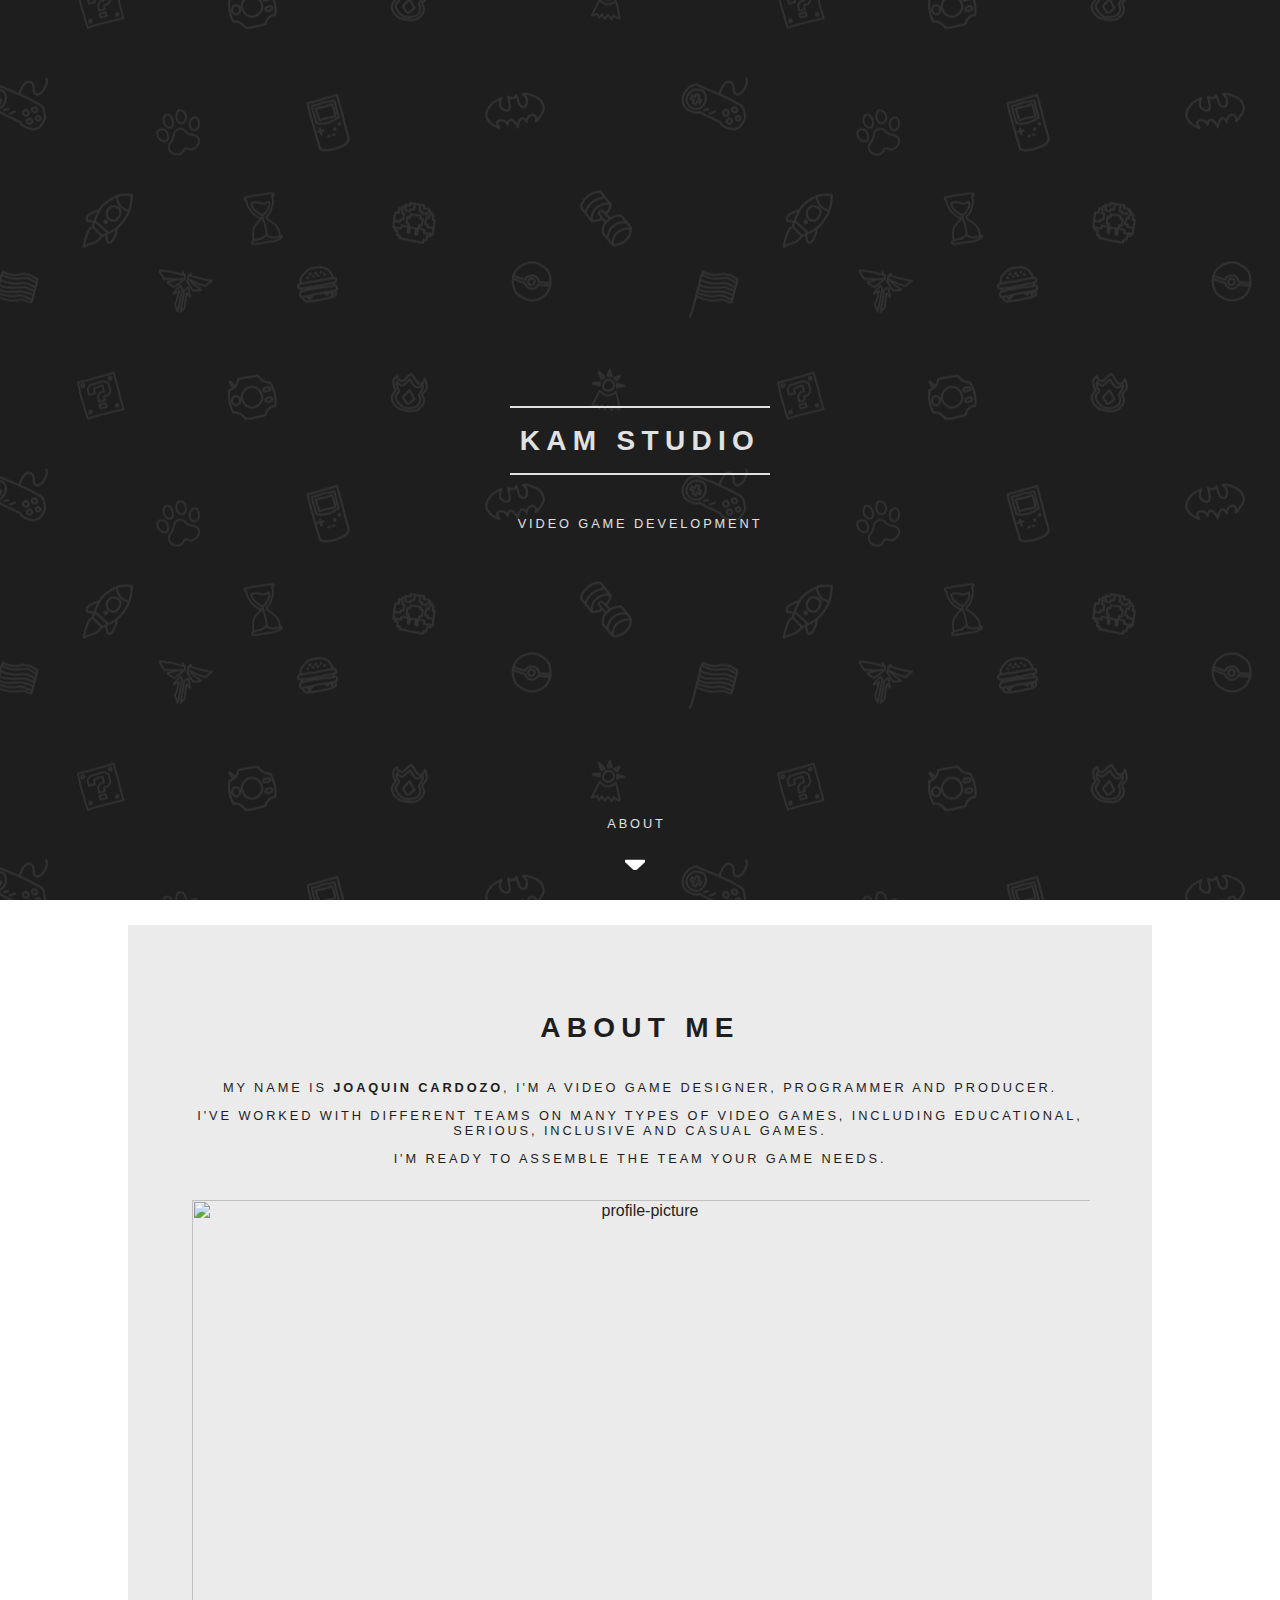
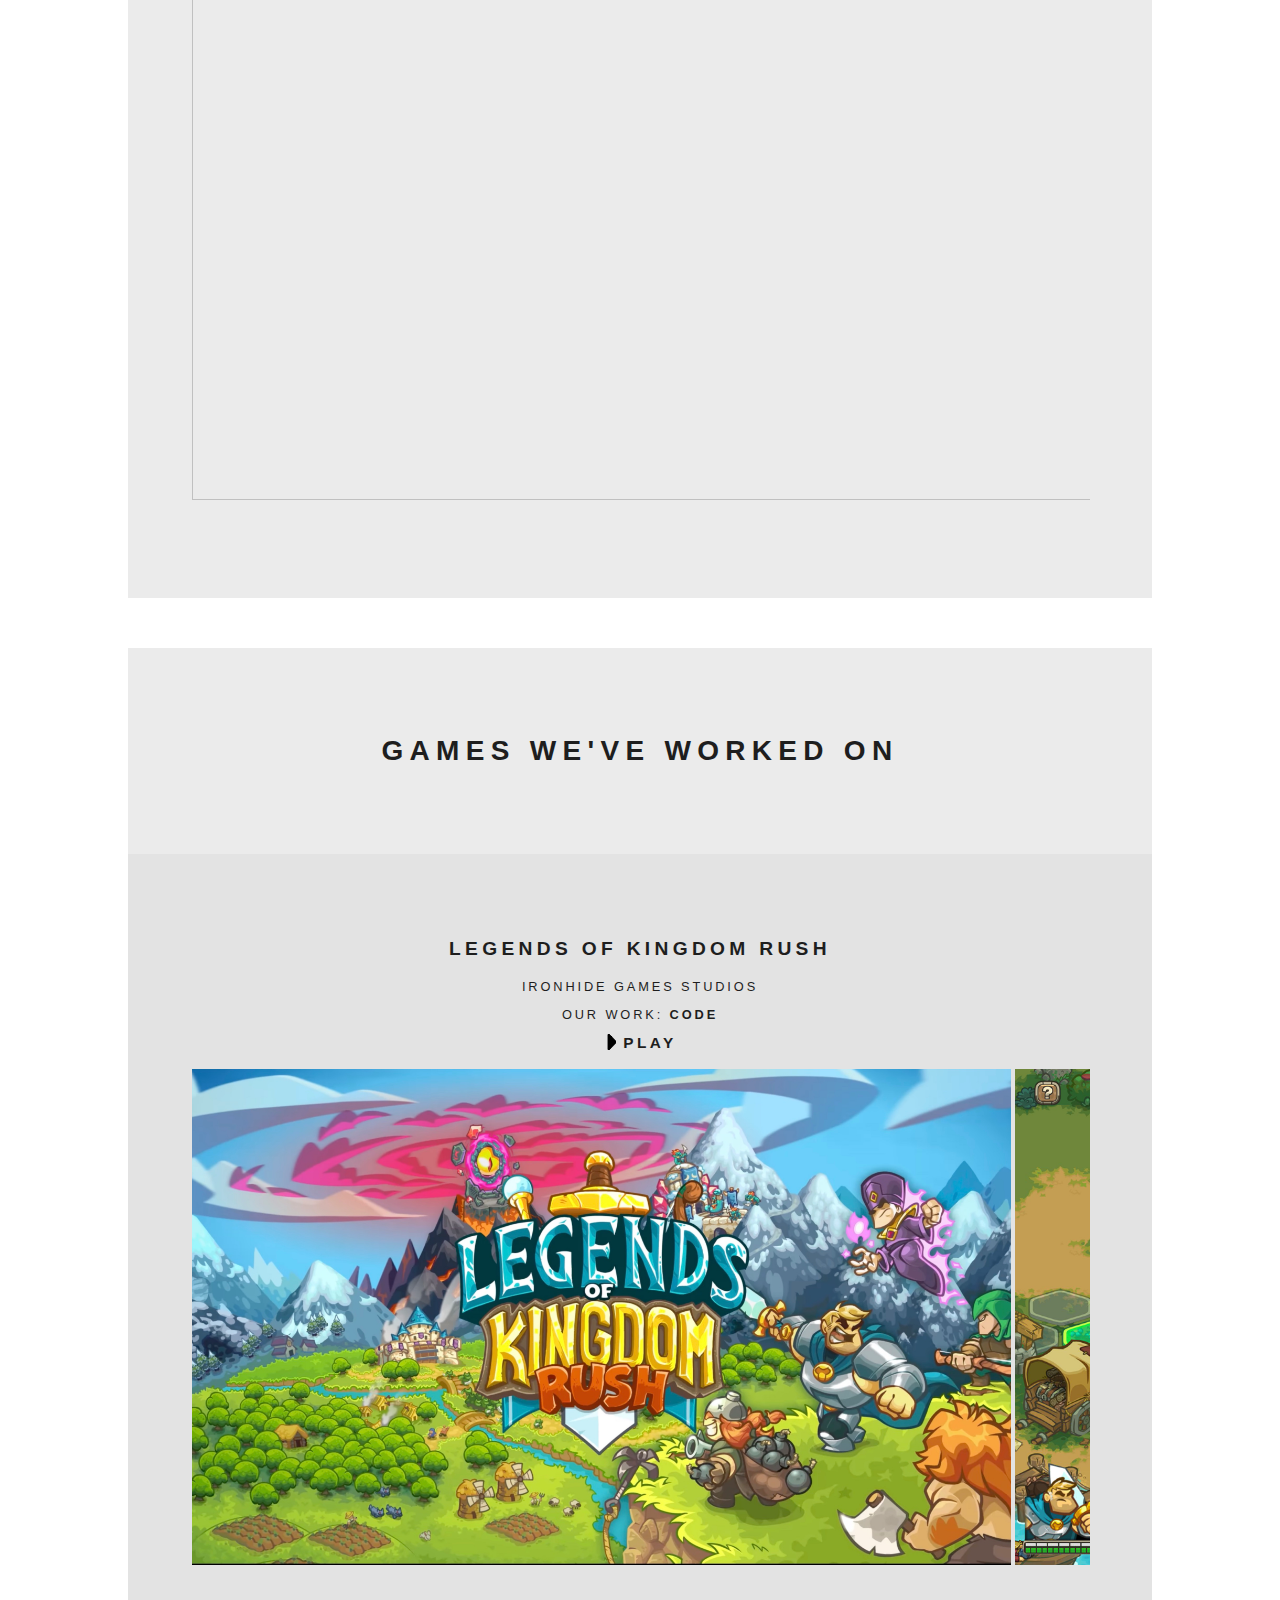
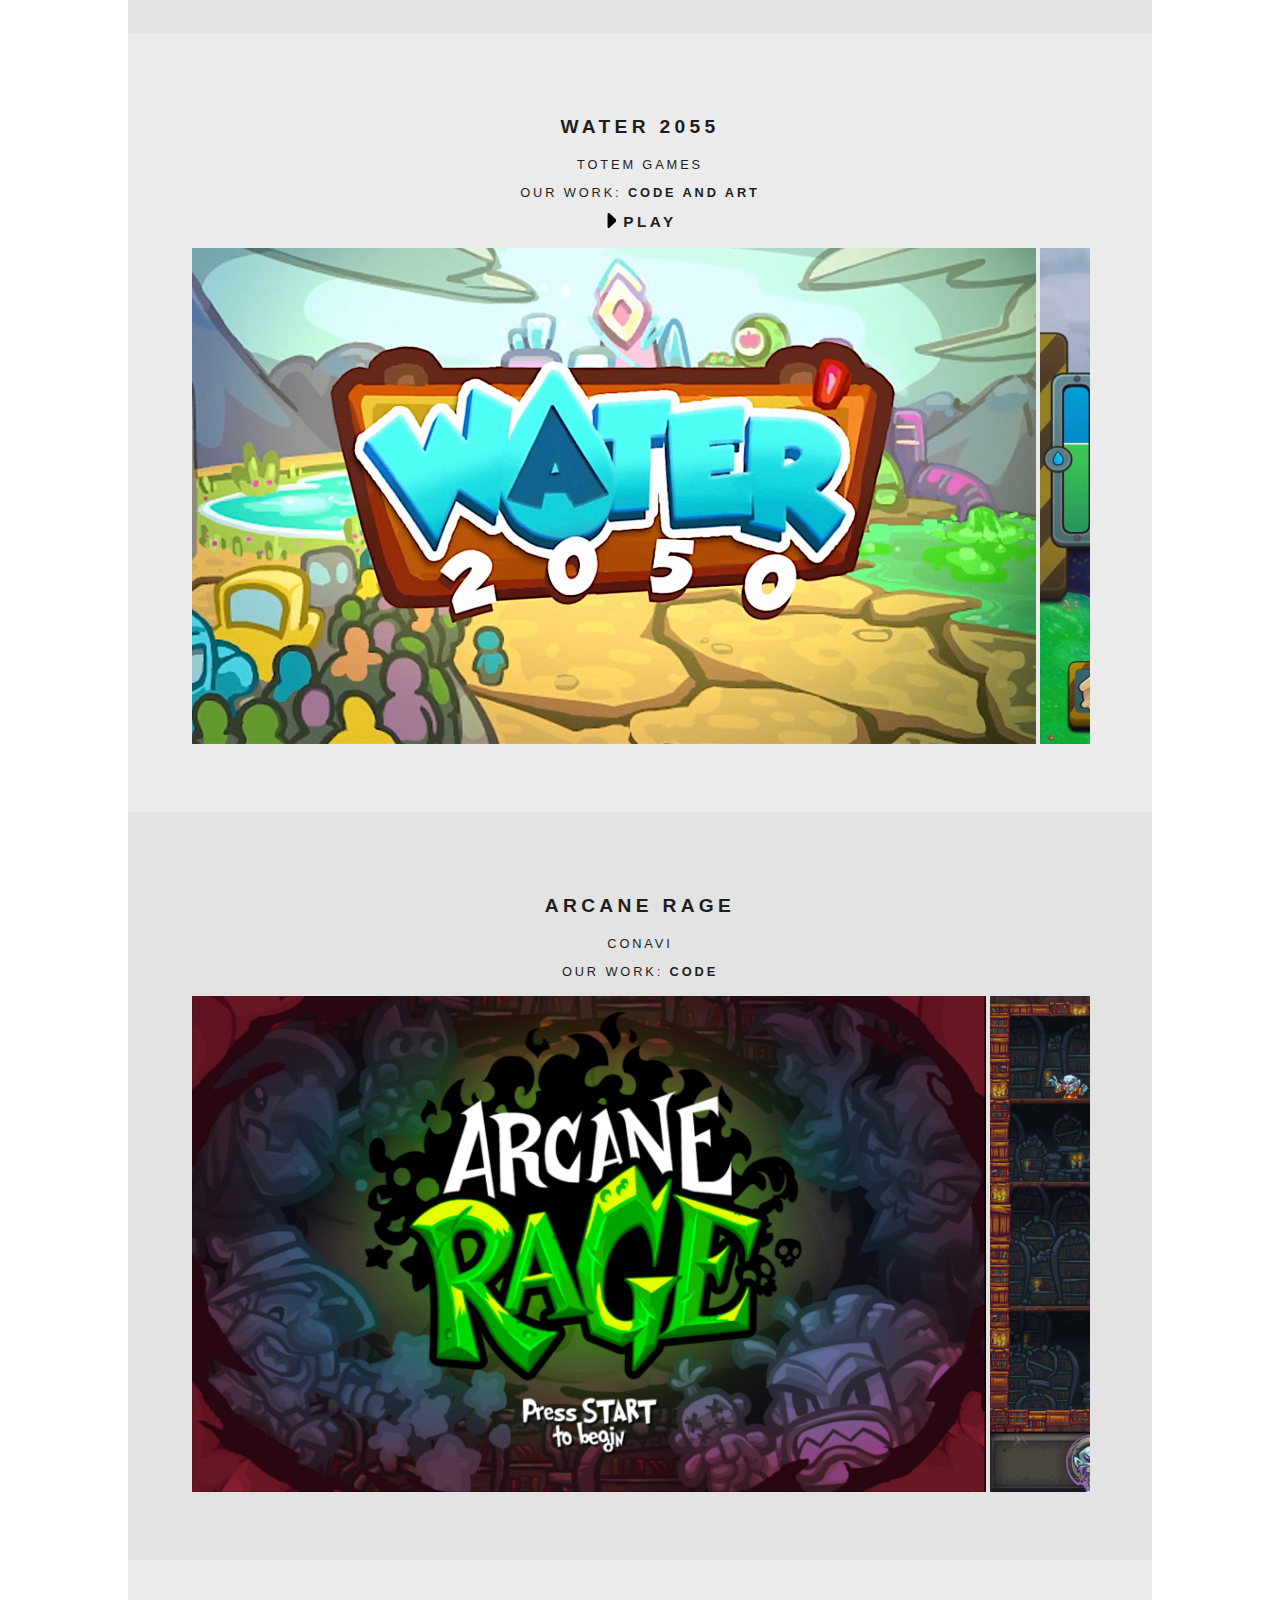
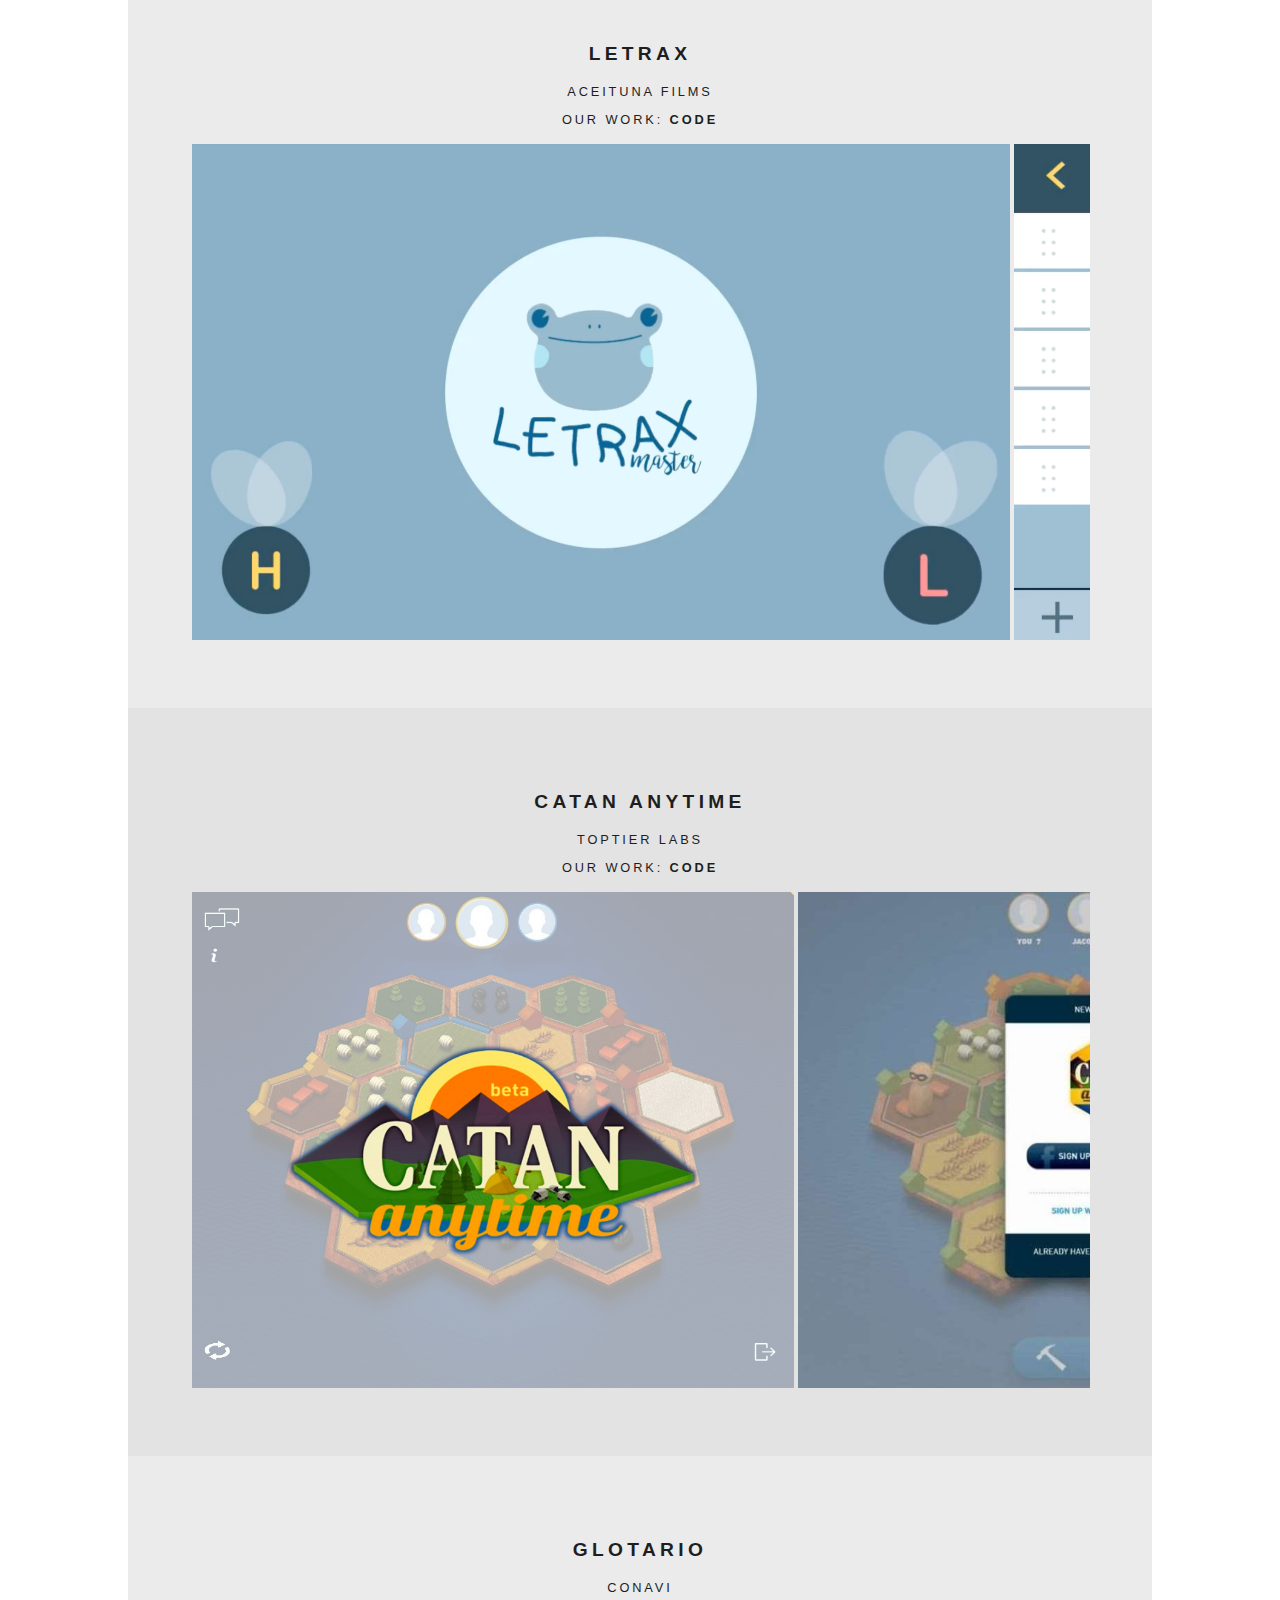
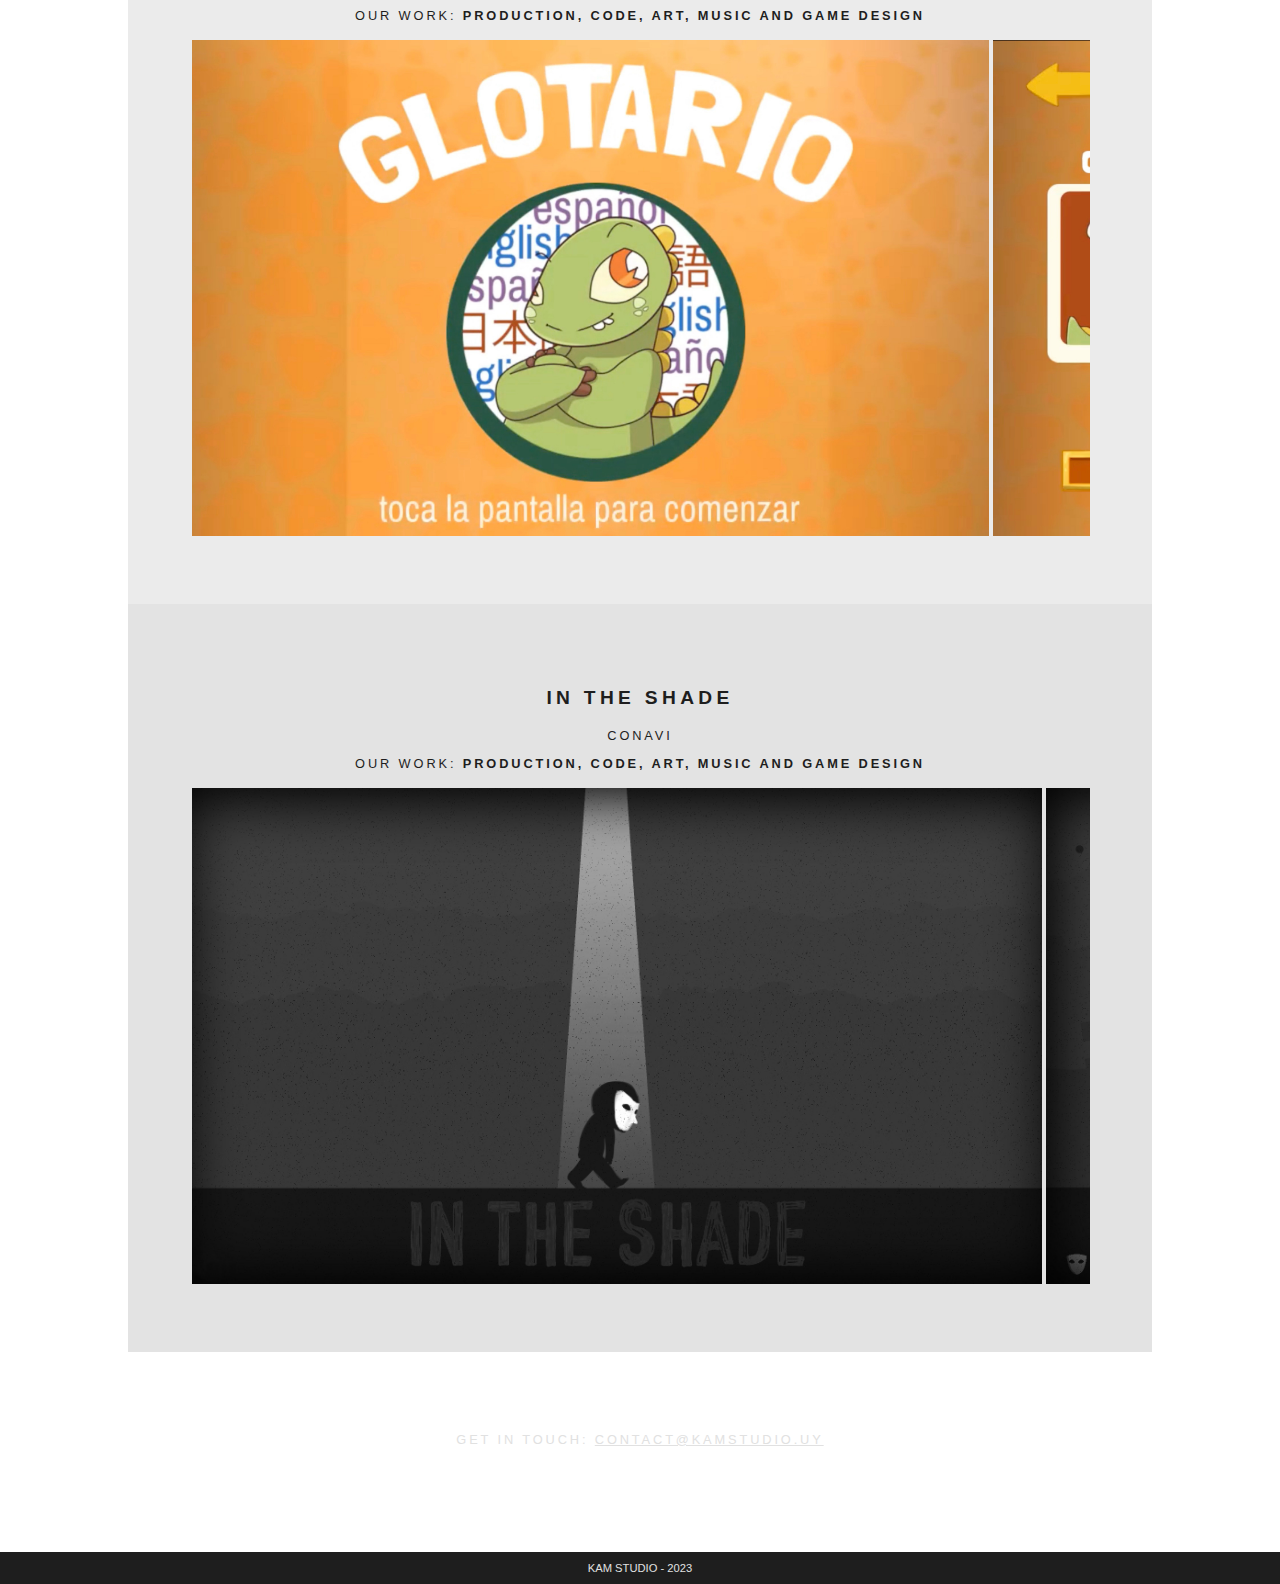
==== index.html @ 14d317e1 "Game portfolio updated" ====
<html>
  <head>
    <title>KAMStudios - Videogame Development</title>
    <link href="index.css" rel="stylesheet" type="text/css">
  </head>
  <body>
    <div class="parallax-background">

      <section id="intro">
        <div class="inner">
          <h2>KAM STUDIO</h2>
          <p>Video Game Development</p>
        </div>
        <a href="#about" class="more scrolly">About</a>
      </section>

      <section id="about">
        <div class="full-size">
          <h2>About me</h2>

          <p>My name is <b>Joaquin Cardozo</b>, I'm a video game designer, programmer and producer.</p>
          <p>I've worked with different teams on many types of video games, including educational, serious, inclusive and casual games.</p>
          <p>I'm ready to assemble the team your game needs.</p>

          <div class="profile-picture">
            <img src="images/profile_pic_expanded.png" alt="profile-picture">
          </div>
        </div>
      </section>

      <section  id="games">
        <div class="full-size">
          <h2>Games we've worked on</h2>
        </div>

        <div class="full-size-2">
          <h3>Legends of Kingdom Rush</h2>
          <p>Ironhide Games Studios</p>
          <p>Our work: <b>code</b></p>
          <p><a class="play" href="https://store.steampowered.com/app/1904860/Legends_of_Kingdom_Rush/" target="_blank">PLAY</a></p>

          <div class="slider">
            <div class="slide" id="slide-5">
              <img src="images/lkr_pic_5.jpeg"></img>
            </div>
            <div class="slide" id="slide-1">
              <img src="images/lkr_pic_1.jpeg"></img>
            </div>
            <div class="slide" id="slide-4">
              <img src="images/lkr_pic_4.jpeg"></img>
            </div>
            <div class="slide" id="slide-2">
              <img src="images/lkr_pic_2.jpeg"></img>
            </div>
            <div class="slide" id="slide-3">
              <img src="images/lkr_pic_3.jpeg"></img>
            </div>
          </div>
        </div>

        <div class="full-size">
          <h3>Water 2055</h2>
          <p>Totem Games</p>
          <p>Our work: <b>code and art</b></p>
          <p><a class="play" href="https://www.totemgames.org/general-6" target="_blank">PLAY</a></p>

          <div class="slider">
            <div class="slide" id="slide-5">
              <img src="images/water_pic_5.jpeg"></img>
            </div>
            <div class="slide" id="slide-1">
              <img src="images/water_pic_1.jpeg"></img>
            </div>
            <div class="slide" id="slide-2">
              <img src="images/water_pic_2.jpeg"></img>
            </div>
            <div class="slide" id="slide-3">
              <img src="images/water_pic_3.jpeg"></img>
            </div>
            <div class="slide" id="slide-4">
              <img src="images/water_pic_4.jpeg"></img>
            </div>
          </div>
        </div>

        <div class="full-size-2">
          <h3>Arcane Rage</h2>
          <p>CoNaVi</p>
          <p>Our work: <b>code</b></p>

          <div class="slider">
            <div class="slide" id="slide-5">
              <img src="images/arcane_pic_5.jpeg"></img>
            </div>
            <div class="slide" id="slide-1">
              <img src="images/arcane_pic_1.jpeg"></img>
            </div>
            <div class="slide" id="slide-2">
              <img src="images/arcane_pic_2.jpeg"></img>
            </div>
            <div class="slide" id="slide-3">
              <img src="images/arcane_pic_3.jpeg"></img>
            </div>
            <div class="slide" id="slide-4">
              <img src="images/arcane_pic_4.jpeg"></img>
            </div>
          </div>
        </div>

        <div class="full-size">
          <h3>Letrax</h2>
          <p>Aceituna Films</p>
          <p>Our work: <b>code</b></p>

          <div class="slider">
            <div class="slide" id="slide-1">
              <img src="images/letrax_pic_1.jpeg"></img>
            </div>
            <div class="slide" id="slide-2">
              <img src="images/letrax_pic_2.jpeg"></img>
            </div>
            <div class="slide" id="slide-3">
              <img src="images/letrax_pic_3.jpeg"></img>
            </div>
            <div class="slide" id="slide-4">
              <img src="images/letrax_pic_4.jpeg"></img>
            </div>
            <div class="slide" id="slide-5">
              <img src="images/letrax_pic_5.jpeg"></img>
            </div>
          </div>
        </div>

        <div class="full-size-2">
          <h3>Catan Anytime</h2>
          <p>Toptier Labs</p>
          <p>Our work: <b>code</b></p>

          <div class="slider">
            <div class="slide" id="slide-5">
              <img src="images/catan_pic_5.jpeg"></img>
            </div>
            <div class="slide" id="slide-4">
              <img src="images/catan_pic_4.jpeg"></img>
            </div>
            <div class="slide" id="slide-2">
              <img src="images/catan_pic_2.jpeg"></img>
            </div>
            <div class="slide" id="slide-3">
              <img src="images/catan_pic_3.jpeg"></img>
            </div>
          </div>
        </div>

        <div class="full-size">
          <h3>Glotario</h2>
          <p>CoNaVi</p>
          <p>Our work: <b>production, code, art, music and game design</b></p>

          <div class="slider">
            <div class="slide" id="slide-1">
              <img src="images/glotario_pic_1.jpeg"></img>
            </div>
            <div class="slide" id="slide-3">
              <img src="images/glotario_pic_3.jpeg"></img>
            </div>
            <div class="slide" id="slide-2">
              <img src="images/glotario_pic_2.jpeg"></img>
            </div>
            <div class="slide" id="slide-4">
              <img src="images/glotario_pic_4.jpeg"></img>
            </div>
            <div class="slide" id="slide-5">
              <img src="images/glotario_pic_5.jpeg"></img>
            </div>
          </div>
        </div>

        <div class="full-size-2">
          <h3>In The Shade</h2>
          <p>CoNaVi</p>
          <p>Our work: <b>production, code, art, music and game design</b></p>

          <div class="slider">
            <div class="slide" id="slide-1">
              <img src="images/shade_pic_1.jpeg"></img>
            </div>
            <div class="slide" id="slide-2">
              <img src="images/shade_pic_2.jpeg"></img>
            </div>
            <div class="slide" id="slide-3">
              <img src="images/shade_pic_3.jpeg"></img>
            </div>
            <div class="slide" id="slide-4">
              <img src="images/shade_pic_4.jpeg"></img>
            </div>
          </div>
        </div>
      </section>

      <section id="contact">
        <div class="inner">
          <p>Get in touch: <a href=mailto:contact@kamstudio.uy>contact@kamstudio.uy</a></p>
        </div>
      </section>
    </div>
    <footer>
      KAM Studio - 2023
  </footer>
  </body>
</html>
---- index.css ----
html{
    scroll-behavior:smooth
}

body {
	font-family: Raleway, Helvetica, sans-serif;
	color: #e1e1e1;
	margin: 0px;
}

footer {
    font-family: Raleway, Helvetica, sans-serif;
    font-size: 0.7em;
    text-transform: uppercase;
    text-align: center;
    padding: 10px;
    background-color: #1e1e1e;
    color: #e1e1e1;
}

#intro {
    display: -moz-flex;
    display: -webkit-flex;
    display: -ms-flex;
    display: flex;
    -moz-flex-direction: column;
    -webkit-flex-direction: column;
    -ms-flex-direction: column;
    flex-direction: column;
    -moz-justify-content: center;
    -webkit-justify-content: center;
    -ms-justify-content: center;
    justify-content: center;
    position: relative;
    text-align: center;
    height: 100vh;
    min-height: 35em;
    overflow: hidden;
}

#intro h2 {
    display: inline-block;
    font-size: 1.75em;
    opacity: 1;
    padding: 0.35em;
    position: relative;
    z-index: 1;
    line-height: 1.75em;
    color: #e1e1e1;
    font-weight: 800;
    letter-spacing: 0.225em;
    line-height: 1.75em;
    margin: 0 0 1em 0;
    text-transform: uppercase;
}

#intro h2:before {
    top: 0;
    left: 0;
}

#intro h2:after {
    bottom: 0;
    right: 0;
}

#intro h2:before, #intro h2:after {
    -moz-transition: width 0.85s ease;
    -webkit-transition: width 0.85s ease;
    -ms-transition: width 0.85s ease;
    transition: width 0.85s ease;
    -moz-transition-delay: 0.25s;
    -webkit-transition-delay: 0.25s;
    -ms-transition-delay: 0.25s;
    transition-delay: 0.25s;
    background: #e1e1e1;
    content: '';
    display: block;
    height: 2px;
    position: absolute;
    width: 100%;
}

#intro p, #contact p {
	font-size: 0.8em;
    letter-spacing: 0.225em;
    text-transform: uppercase;
}

#intro .more {
    -moz-transition: -moz-transform 0.75s ease, opacity 0.75s ease;
    -webkit-transition: -webkit-transform 0.75s ease, opacity 0.75s ease;
    -ms-transition: -ms-transform 0.75s ease, opacity 0.75s ease;
    transition: transform 0.75s ease, opacity 0.75s ease;
    -moz-transition-delay: 3.5s;
    -webkit-transition-delay: 3.5s;
    -ms-transition-delay: 3.5s;
    transition-delay: 3.5s;
    -moz-transform: translateY(0);
    -webkit-transform: translateY(0);
    -ms-transform: translateY(0);
    transform: translateY(0);
    border: none;
    bottom: 0;
    color: inherit;
    font-size: 0.8em;
    height: 8.5em;
    left: 50%;
    letter-spacing: 0.225em;
    margin-left: -8.5em;
    opacity: 1;
    outline: 0;
    padding-left: 0.225em;
    position: absolute;
    text-align: center;
    text-transform: uppercase;
    width: 16em;
    z-index: 1;
    text-decoration: none;
}

#intro .more:after {
    background-image: url(images/arrow.png);
    background-position: center;
    background-repeat: no-repeat;
    background-size: contain;
    bottom: 4em;
    content: '';
    display: block;
    height: 1.5em;
    left: 50%;
    margin: 0 0 0 -0.75em;
    position: absolute;
    width: 1.5em;
}

#contact {
    text-align: center;
    margin: 80px;
}

#contact a {
    color: #e1e1e1;
}

#about, #games {
    width: 80%;
    margin: auto;
    margin-bottom: 50px;
}

.full-size {
    display: block;
    background-color: #ebebeb;
    color: #1e1e1e;
    padding: 4em 0 4em 0;
    text-align: center;
}

.full-size-2 {
    display: block;
    background-color: #e3e3e3;
    color: #1e1e1e;
    padding: 4em 0 4em 0;
    text-align: center;
}

.full-size p, .full-size-2 p {
    font-size: 0.8em;
    letter-spacing: 0.225em;
    text-transform: uppercase;
    text-align: center;
    width: 100%;
    max-width: 900px;
    margin-left: auto;
    margin-right: auto;
}

.full-size a, .full-size-2 a {
    font-size: 1.2em;
    font-weight: bold;
    letter-spacing: 0.225em;
    text-transform: uppercase;
    text-align: center;
    width: 100%;
    max-width: 900px;
    text-decoration: none;
    color: #1e1e1e;
}

a:before, a:after {
    -moz-transition: -moz-transform 0.2s ease-out;
    -webkit-transition: -webkit-transform 0.2s ease-out;
    -ms-transition: -ms-transform 0.2s ease-out;
    transition: transform 0.1s ease-out;
}

a:hover:before, a:hover:after {
    -moz-transform: scale(1.05);
    -webkit-transform: scale(1.05);
    -ms-transform: scale(1.05);
    transform: scale(1.3);
}

.full-size .play:before, .full-size-2 .play:before {
    background-image: url(images/play.png);
    background-position: center;
    background-repeat: no-repeat;
    background-size: contain;
    content: '';
    display: inline-block;
    height: 1em;
    left: 50%;
    vertical-align: top;
    width: 1em;
    margin-right: 0.3em;
}

.full-size h2 {
    display: inline-block;
    font-size: 1.75em;
    opacity: 1;
    position: relative;
    z-index: 1;
    font-weight: 900;
    letter-spacing: 0.225em;
    text-transform: uppercase;
}

.full-size h3, .full-size-2 h3 {
    font-size: 1.2em;
    letter-spacing: 0.225em;
    text-transform: uppercase;
}

.separator {
    background: #f6f6f6;
    display: block;
    margin: 4em auto;
    height: 2px;
    width: 100%;
    max-width: 900px;
}

.profile-picture {
    overflow: hidden;
    width: 95%;
    max-width: 900px;
    display: block;
    margin: 2em auto;
}

.profile-picture img {
	width: 100%;
    -moz-transition: -moz-transform 0.2s ease-out;
    -webkit-transition: -webkit-transform 0.2s ease-out;
    -ms-transition: -ms-transform 0.2s ease-out;
    transition: transform 0.2s ease-out;
    border: solid 2px #ebebeb;
}

.profile-picture img:hover {
    -moz-transform: scale(1.015);
    -webkit-transform: scale(1.015);
    -ms-transform: scale(1.015);
    transform: scale(1.015);
}

.parallax-background {
    background-image: url("images/background.jpg");
    min-height: 500px;
    background-attachment: fixed;
    background-position: center;
    background-repeat: repeat;
    padding-top: 25px;
    padding-bottom: 25px;
}

.slider {
    width: 95%;
    max-width: 900px;
    height: 500px;
    display: flex;
    overflow-x: auto;
    -webkit-overflow-scrolling: touch;
    margin-left: auto;
    margin-right: auto;
}

.full-size .slider {
    border: solid 2px #ebebeb;
}

.full-size-2 .slider {
    border: solid 2px #e3e3e3;
}

.slide {
    flex-shrink: 0;
    overflow: hidden;
}

.full-size .slide {
    border: solid 2px #ebebeb;
}

.full-size-2 .slide {
    border: solid 2px #e3e3e3;
}

.slide img {
    height: 100%;
    -moz-transition: -moz-transform 0.2s ease-out;
    -webkit-transition: -webkit-transform 0.2s ease-out;
    -ms-transition: -ms-transform 0.2s ease-out;
    transition: transform 0.2s ease-out;
}

.slide img:hover {
    -moz-transform: scale(1.015);
    -webkit-transform: scale(1.015);
    -ms-transform: scale(1.015);
    transform: scale(1.015);
}
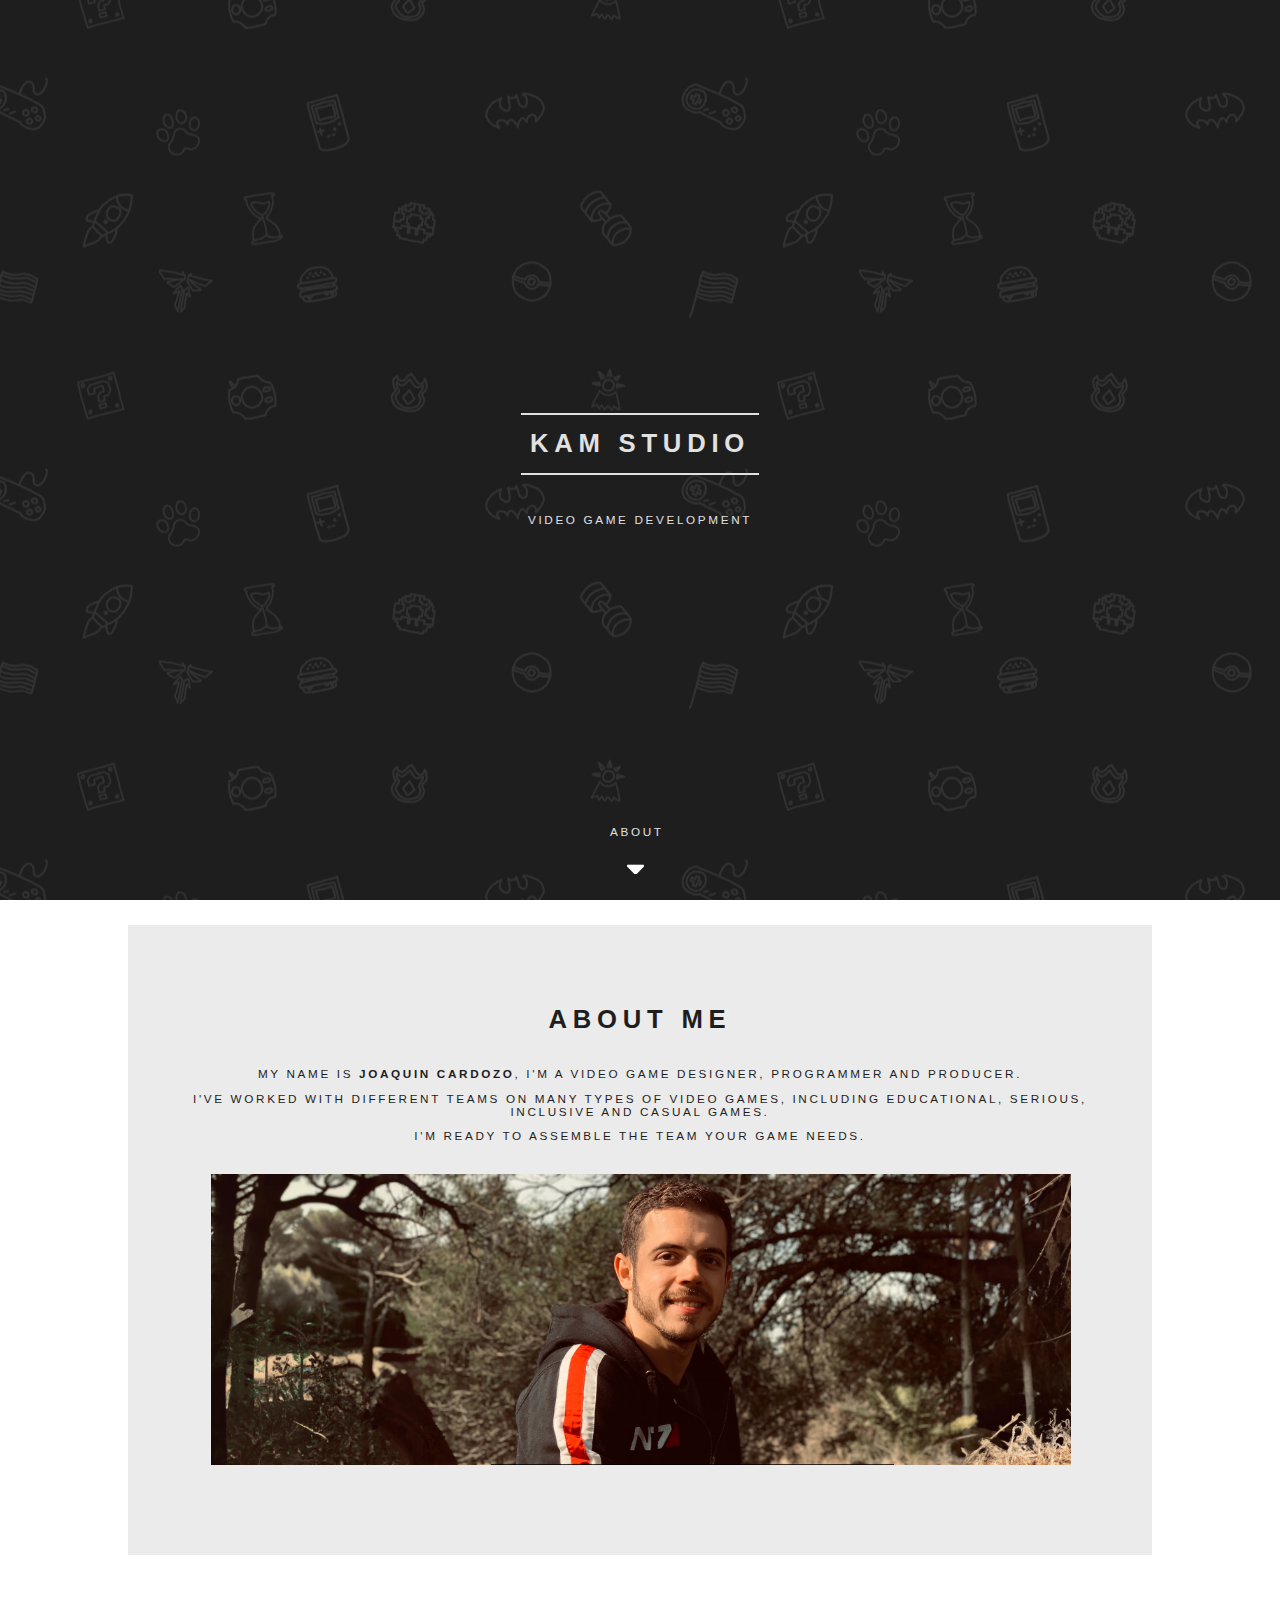
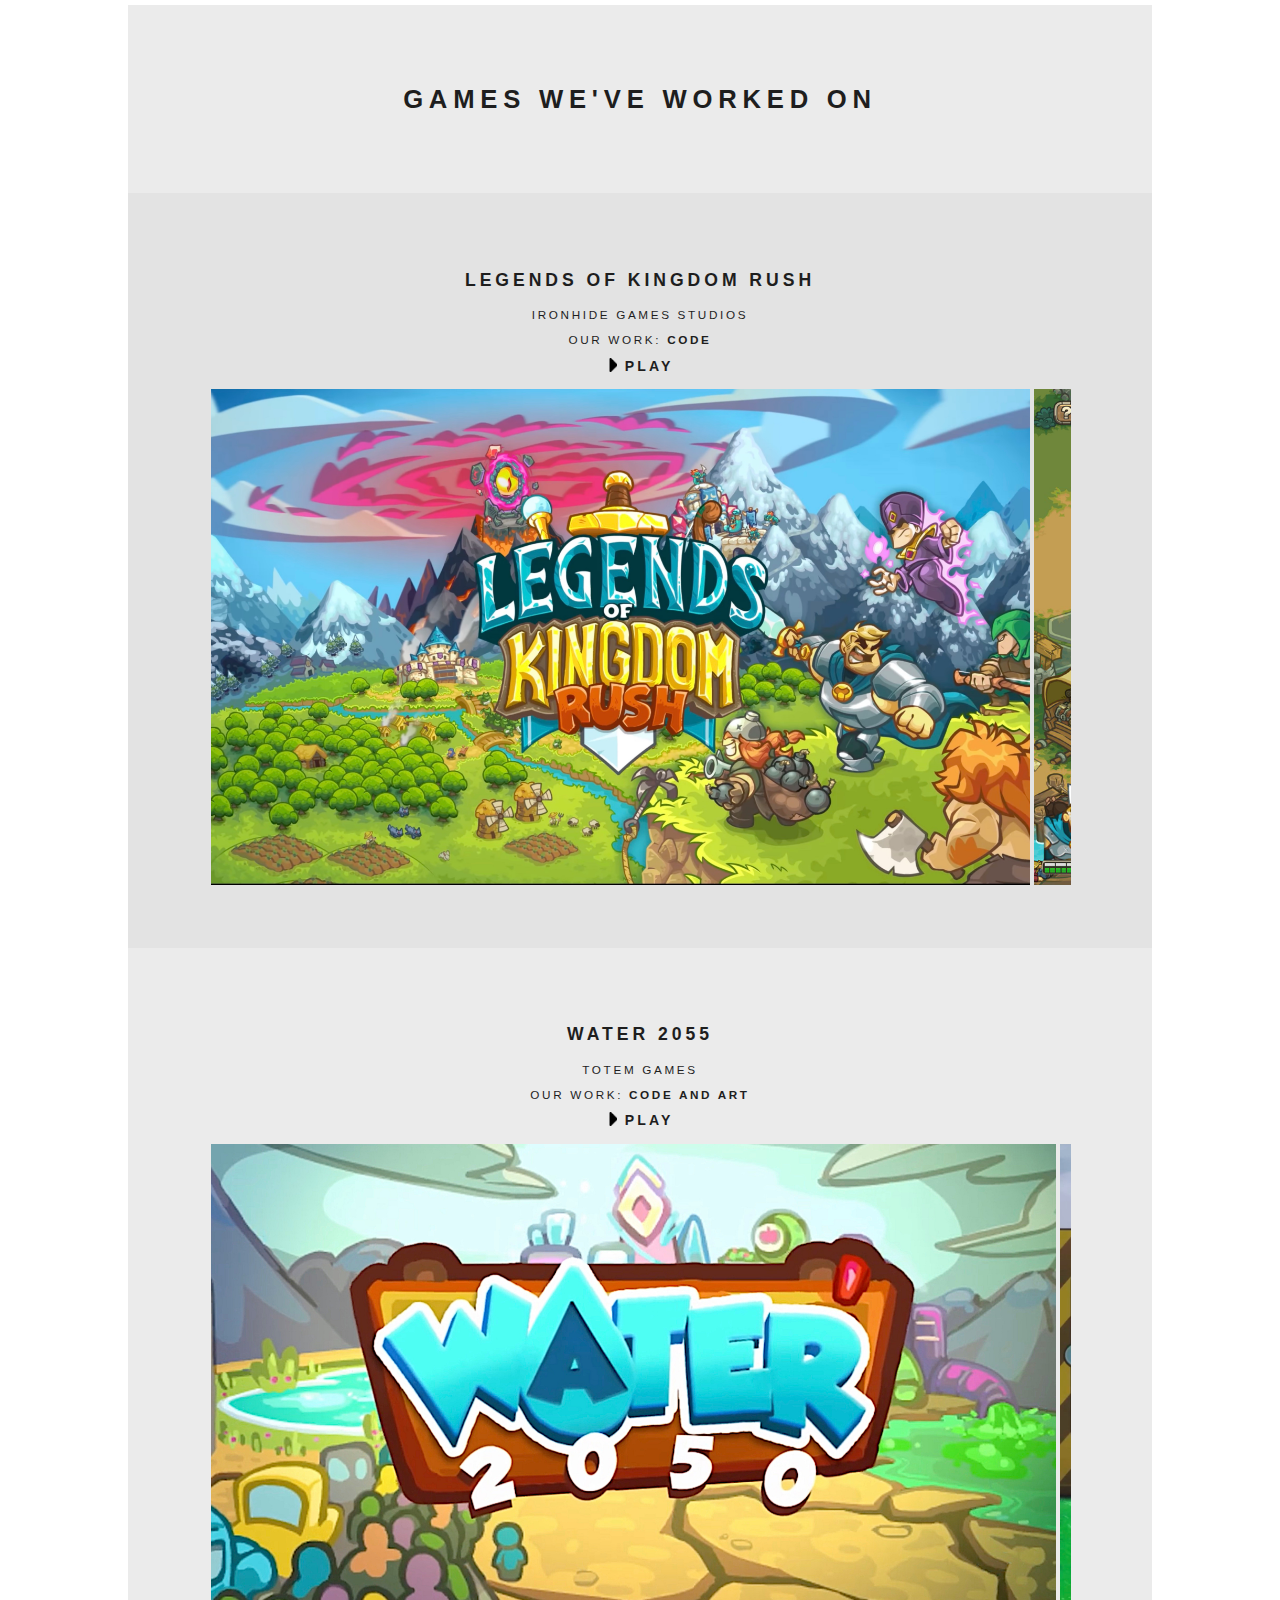
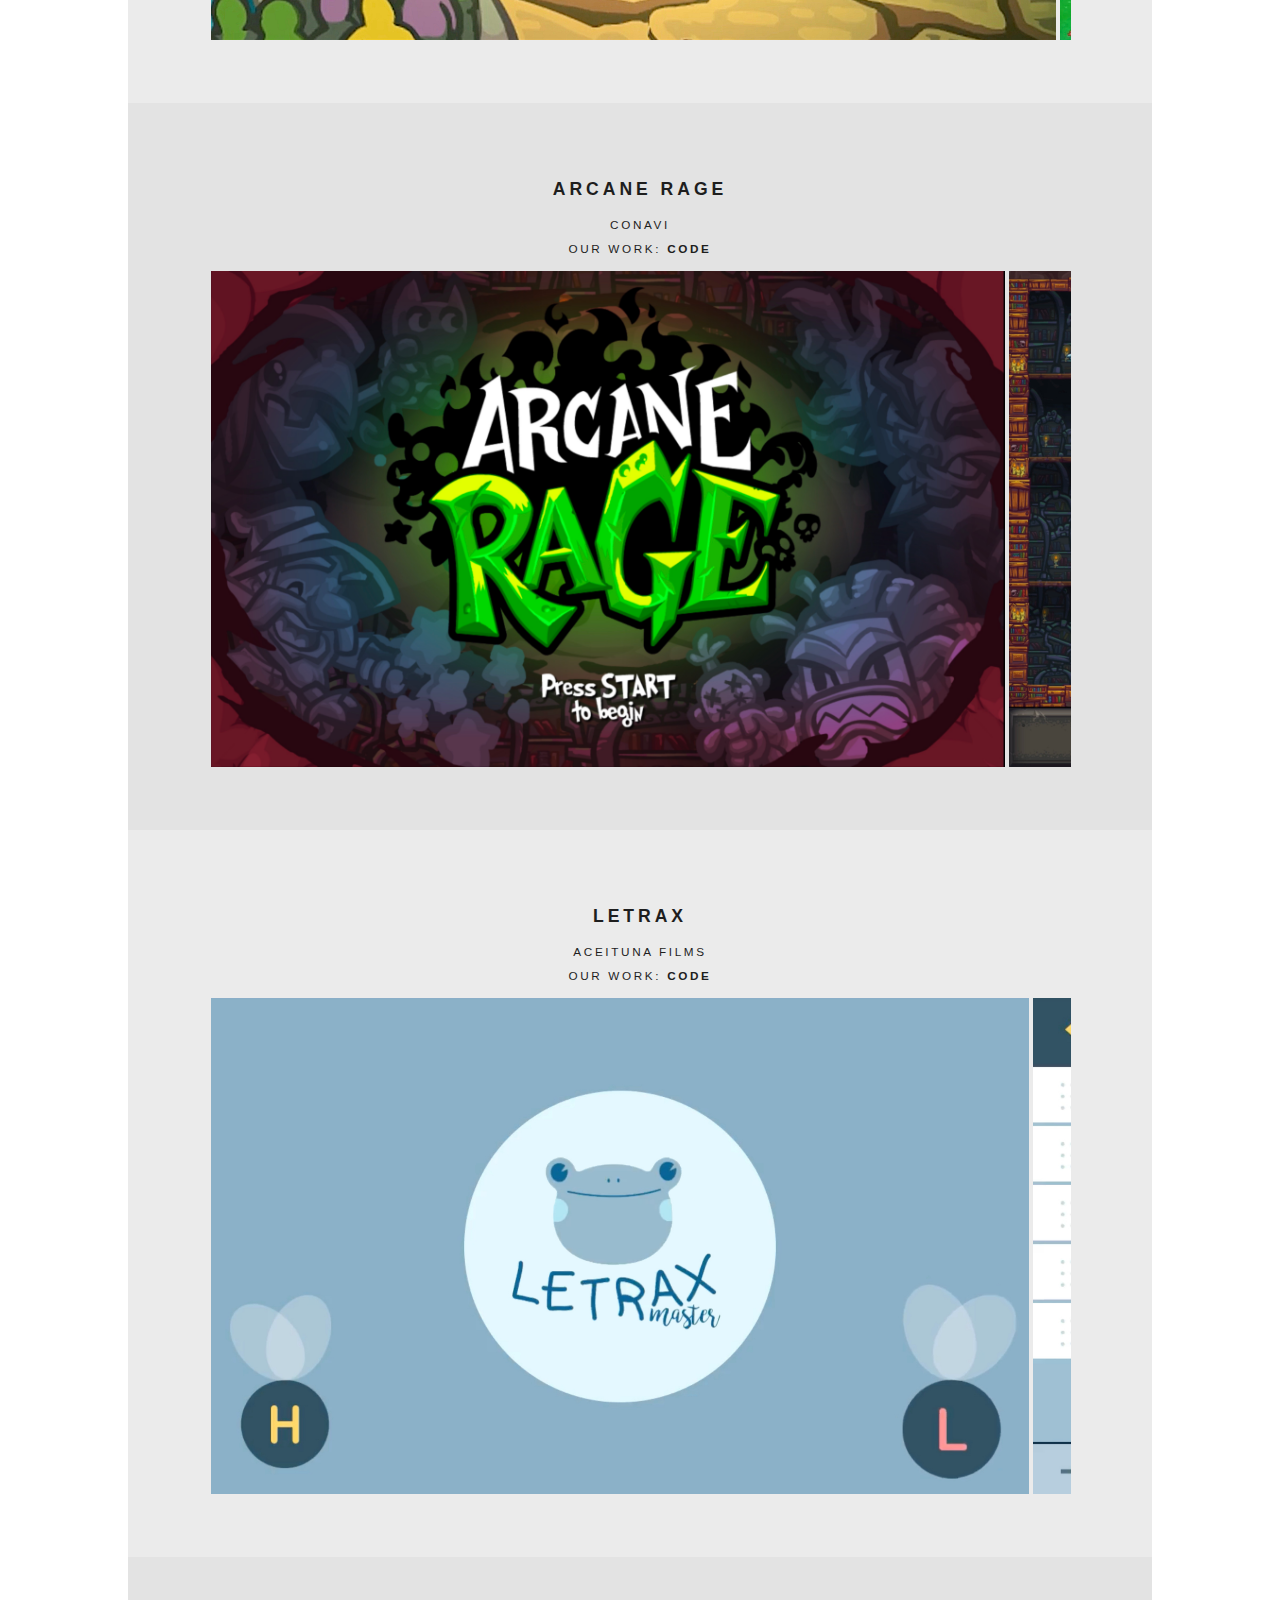
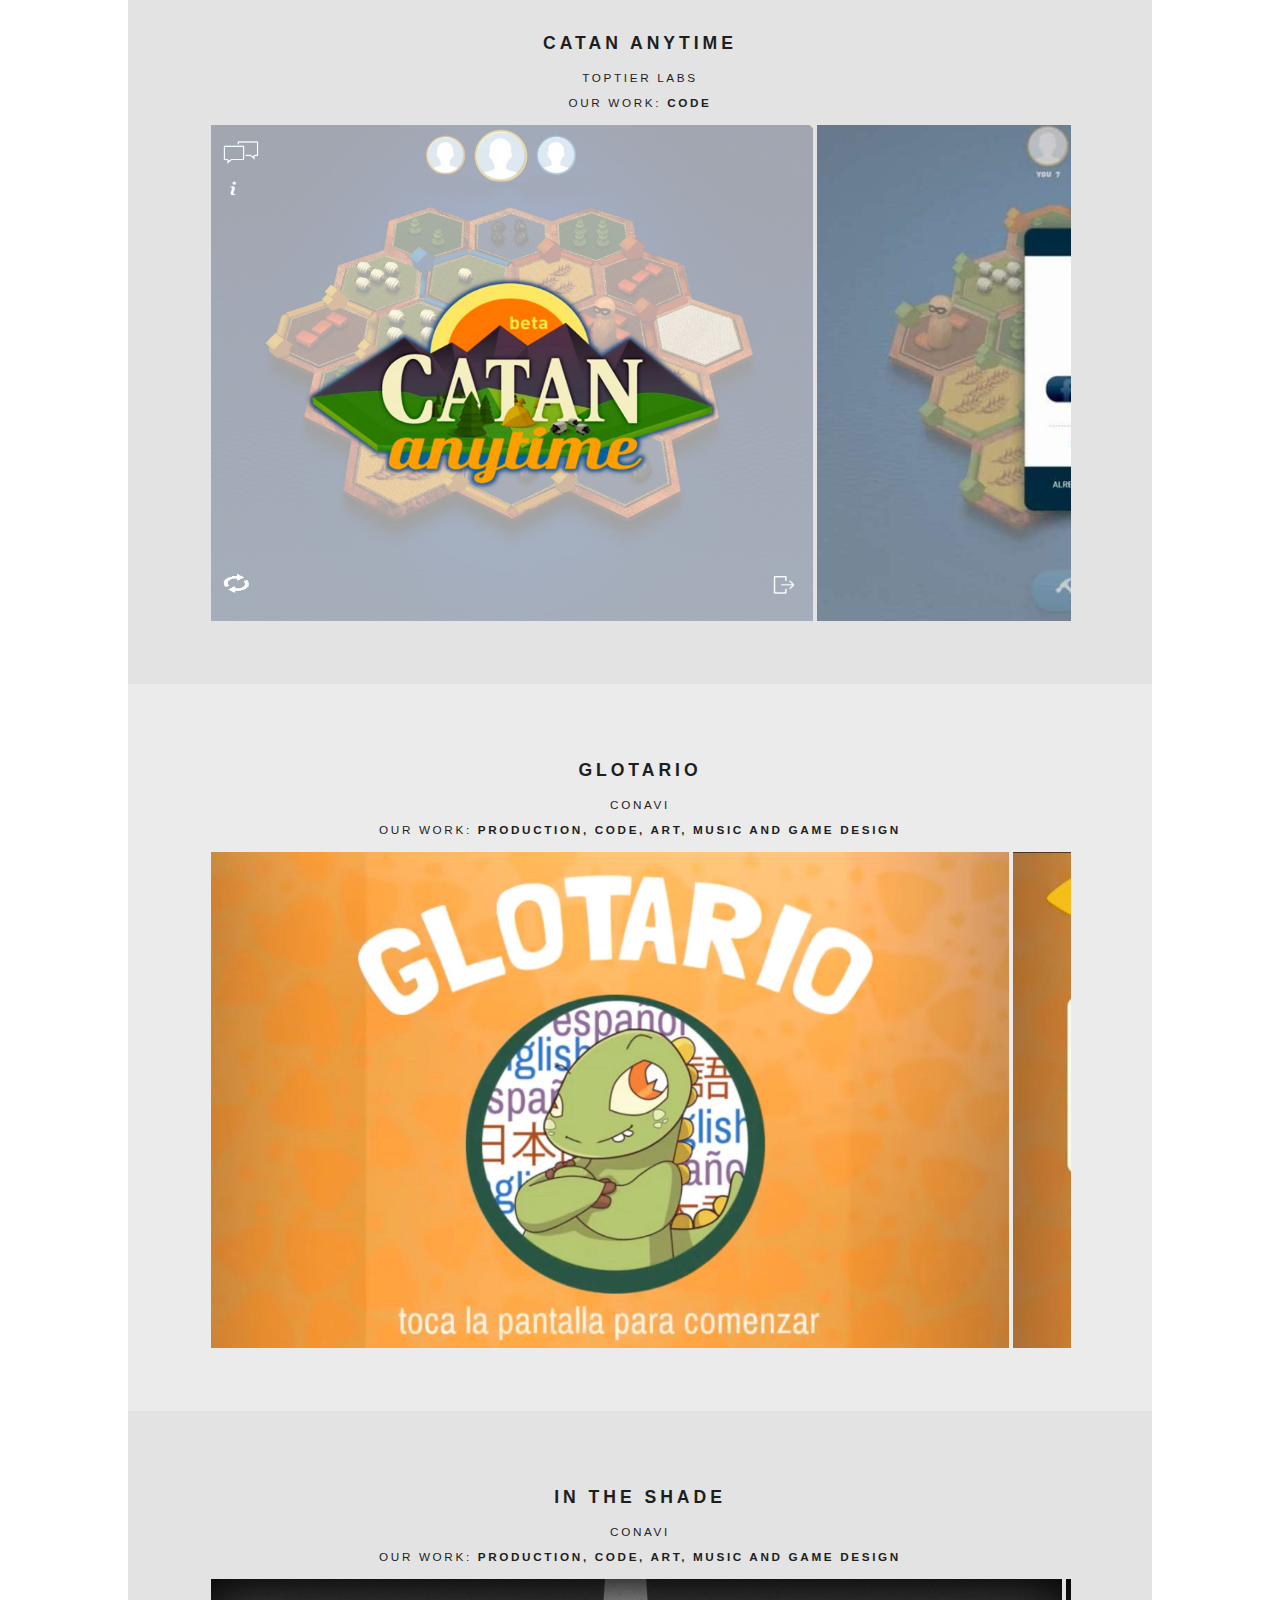
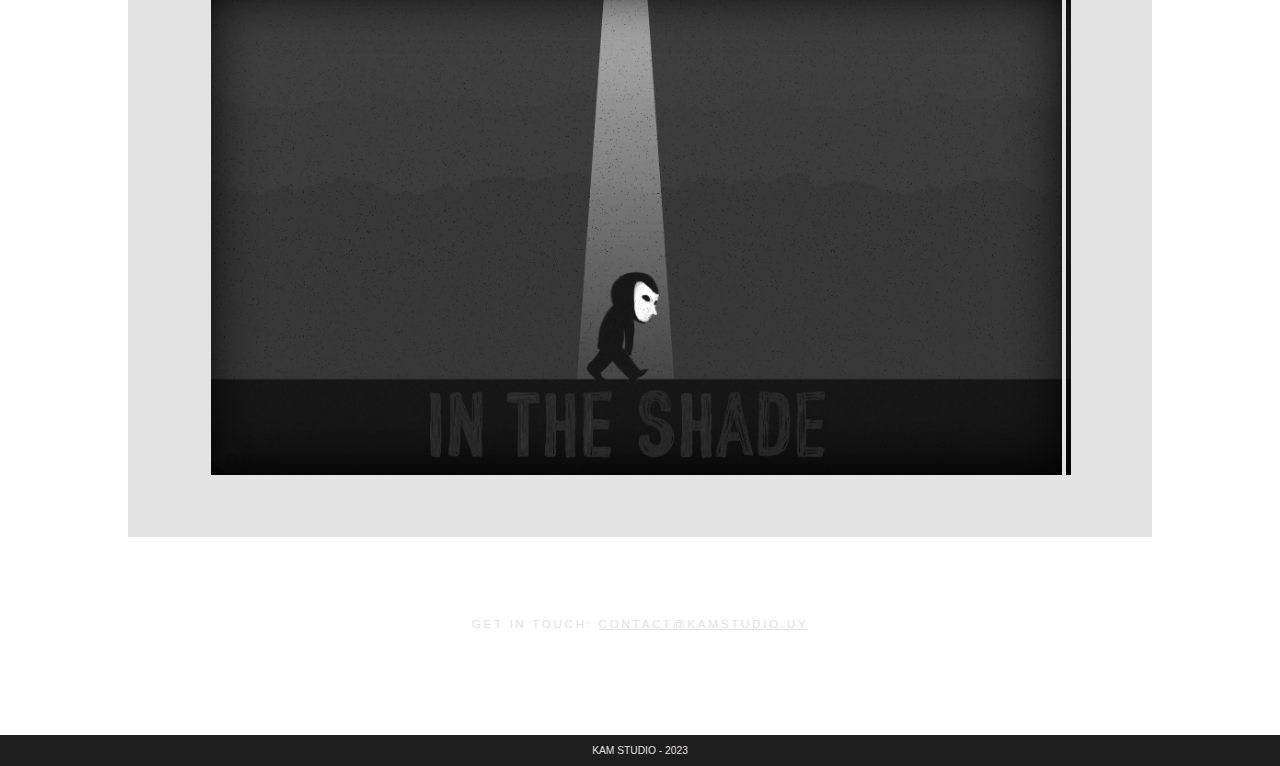
==== commit e40b9157: "Add files via upload" ====
--- a/index.html
+++ b/index.html
@@ -1,7 +1,8 @@
 <html>
   <head>
-    <title>KAMStudios - Videogame Development</title>
+    <title>KAM Studio - Videogame Development</title>
     <link href="index.css" rel="stylesheet" type="text/css">
+    <link rel="icon" type="image/png" href="images/favicon.png">
   </head>
   <body>
     <div class="parallax-background">
@@ -23,7 +24,7 @@
           <p>I'm ready to assemble the team your game needs.</p>
 
           <div class="profile-picture">
-            <img src="images/profile_pic_expanded.png" alt="profile-picture">
+            <img src="images/profile_pic_expanded.jpeg" alt="profile-picture">
           </div>
         </div>
       </section>
--- a/index.css
+++ b/index.css
@@ -4,6 +4,7 @@
 
 body {
 	font-family: Raleway, Helvetica, sans-serif;
+    font-size: 11pt;
 	color: #e1e1e1;
 	margin: 0px;
 }
@@ -153,7 +154,7 @@
     display: block;
     background-color: #ebebeb;
     color: #1e1e1e;
-    padding: 4em 0 4em 0;
+    padding: 4em;
     text-align: center;
 }
 
@@ -161,7 +162,7 @@
     display: block;
     background-color: #e3e3e3;
     color: #1e1e1e;
-    padding: 4em 0 4em 0;
+    padding: 4em;
     text-align: center;
 }
 
@@ -323,3 +324,60 @@
     transform: scale(1.015);
 }
 
+@media screen and (max-width: 1000px) {
+    #intro {
+        padding: 7em 3em 5em 3em;
+        height: 50%;
+    }
+
+    #intro h2 {
+        font-size: 3.75em;
+    }
+
+    #intro p {
+        font-size: 1.5em;
+    }
+
+    .more {
+        display: none;
+    }
+
+    #about p {
+        text-align: justify;
+    }
+
+    .profile-picture {
+        width: 100%;
+    }
+
+    .full-size h2, .full-size-2 h2 {
+        font-size: 2.5em;
+    }
+
+    .full-size h3, .full-size-2 h3 {
+        font-size: 0.8em;
+    }    
+
+    .full-size p, .full-size-2 p {
+        line-height: 1.5em;
+    }
+
+    .full-size .play:before, .full-size-2 .play:before {
+        height: 2em;
+        margin-right: 1.3em;
+        vertical-align: unset;
+    }
+
+    .slider {
+        width: 100%;
+        height: 400px;
+    }
+
+    #contact p {
+        font-size: 0.6em;
+    }
+
+    footer {
+        font-size: 0.5em;
+    }
+}
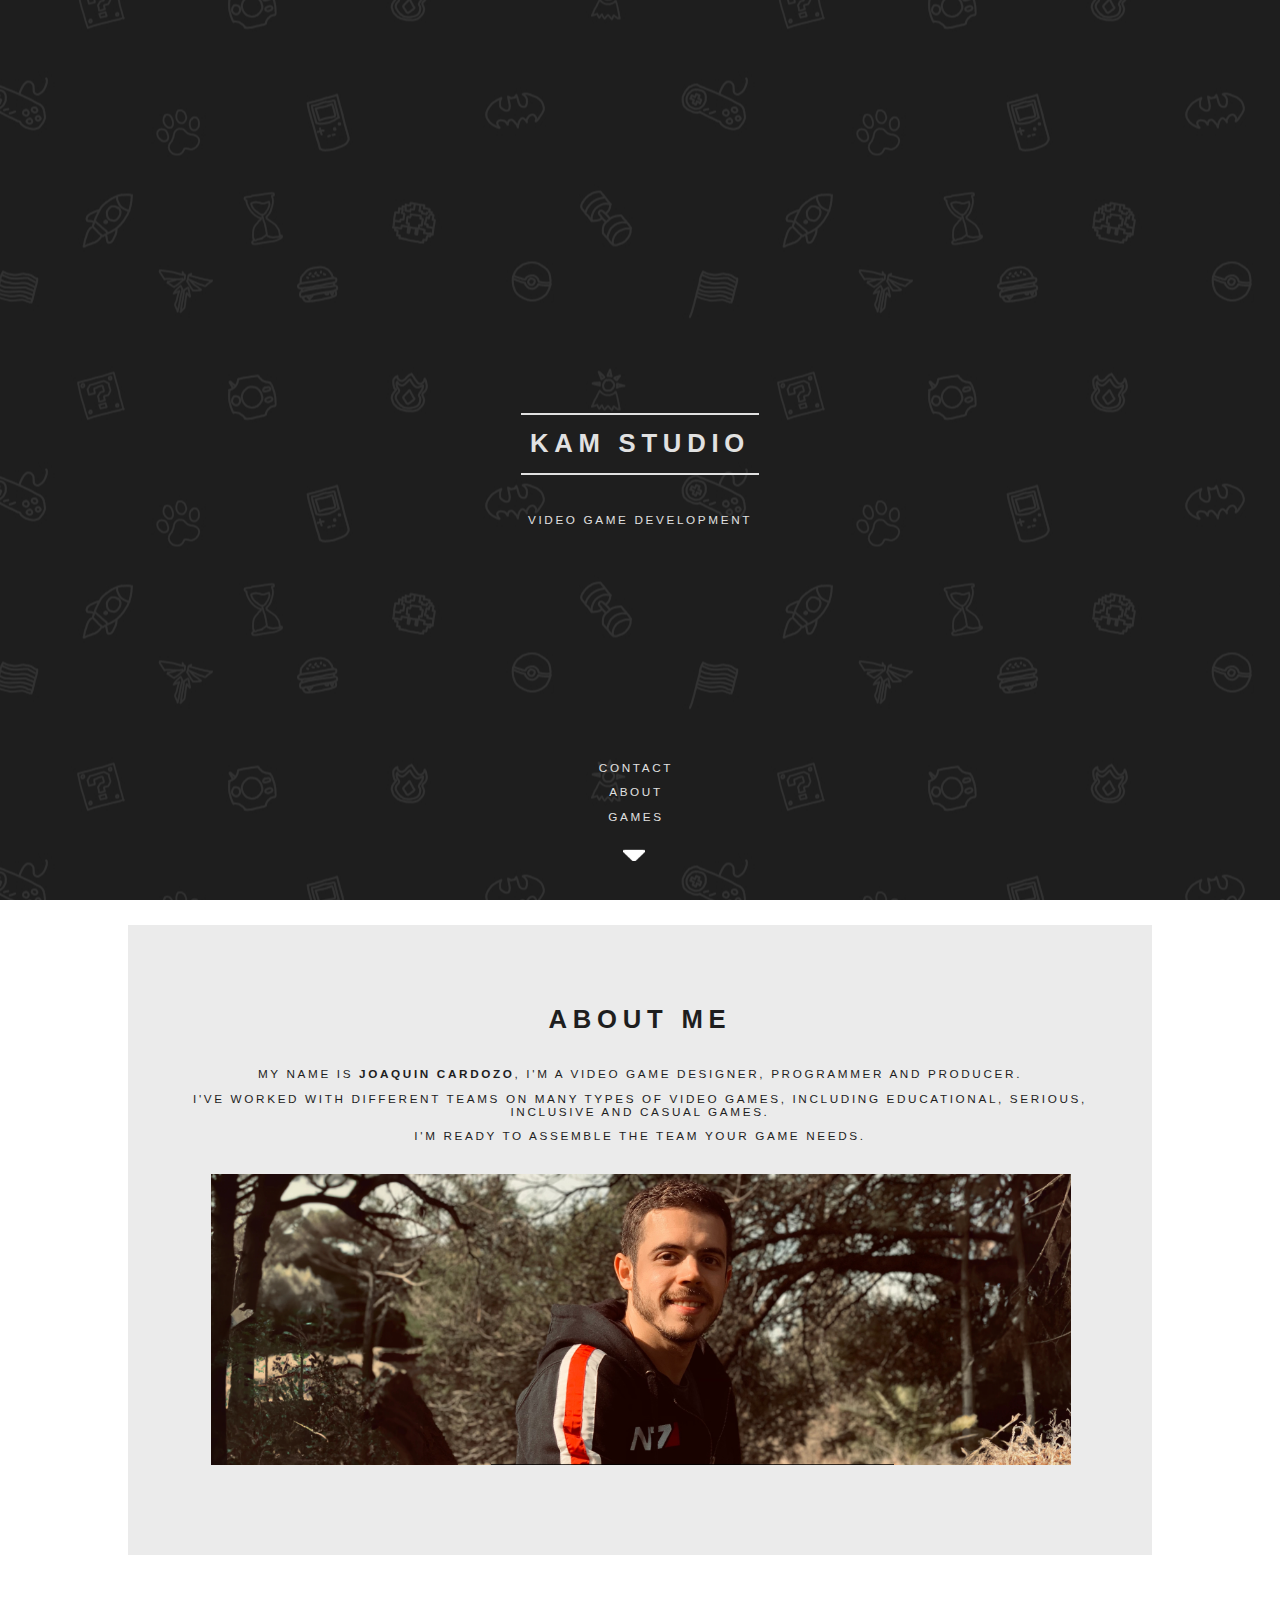
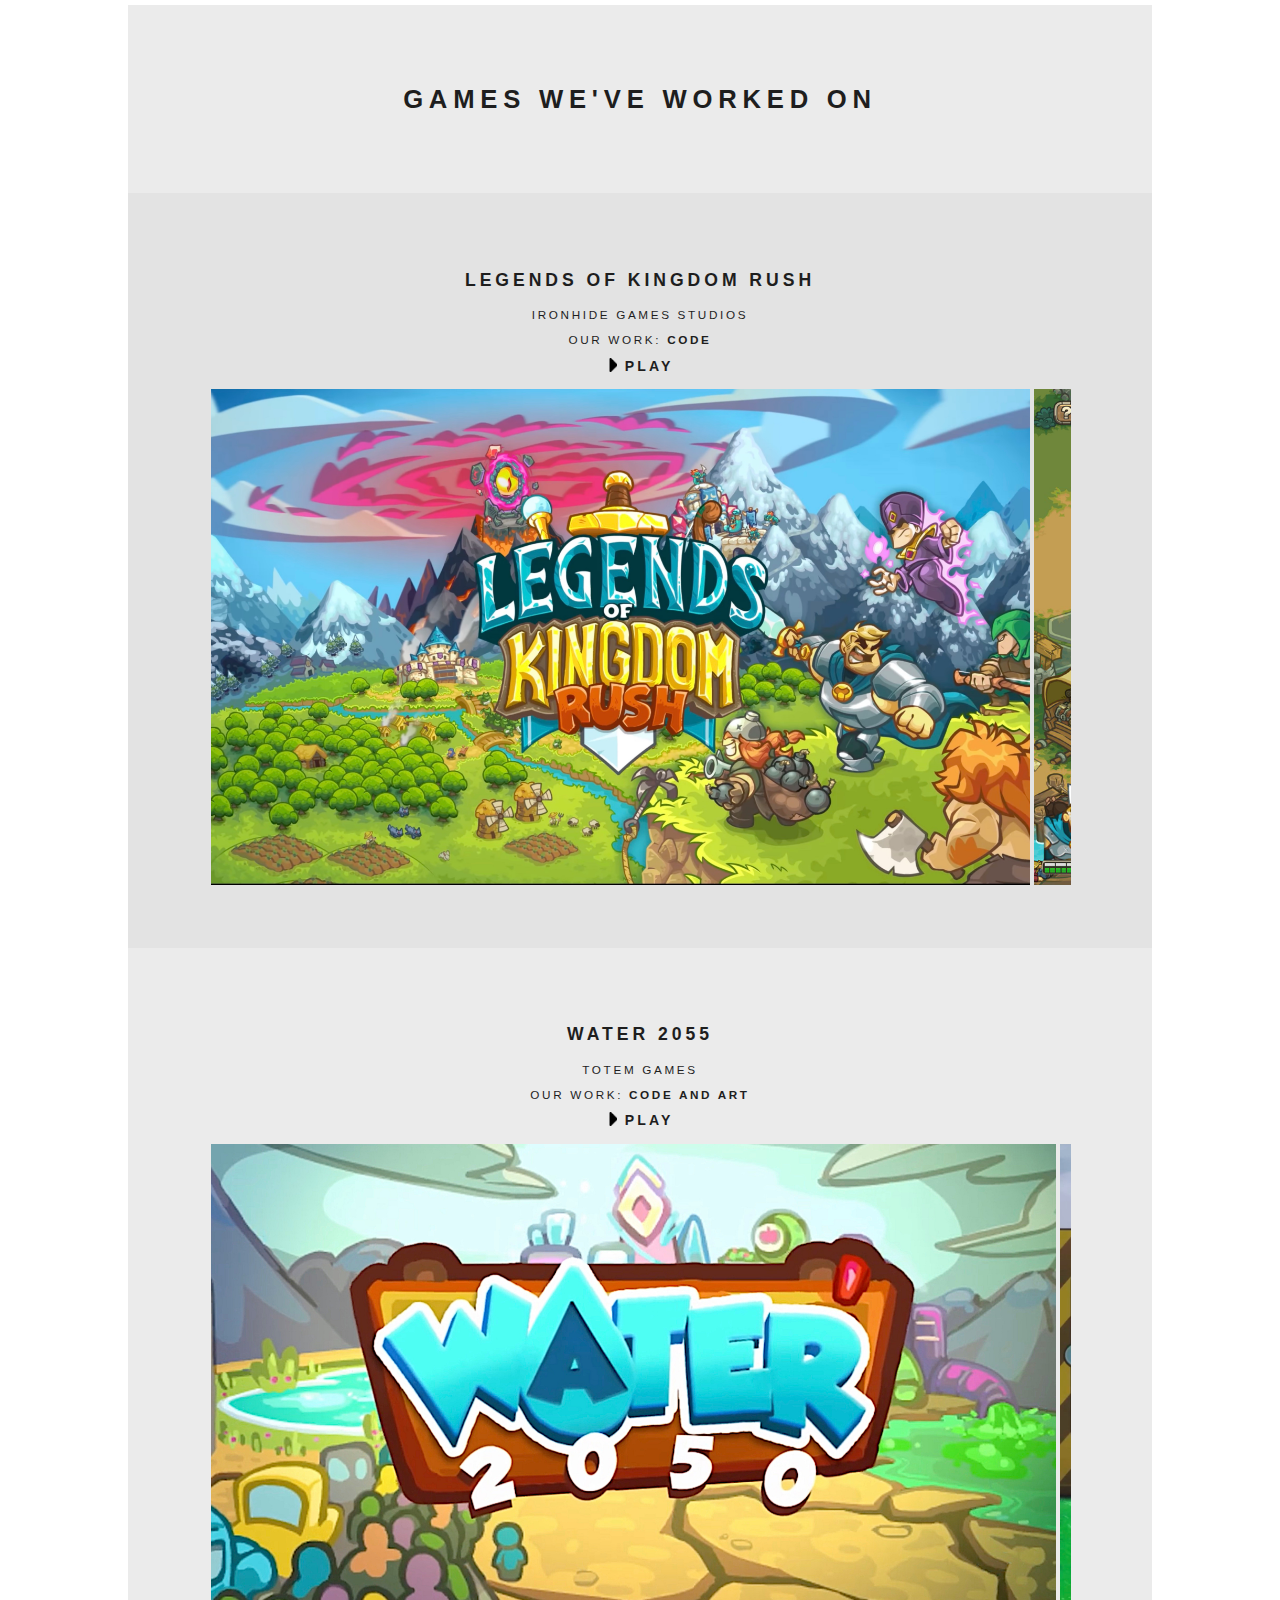
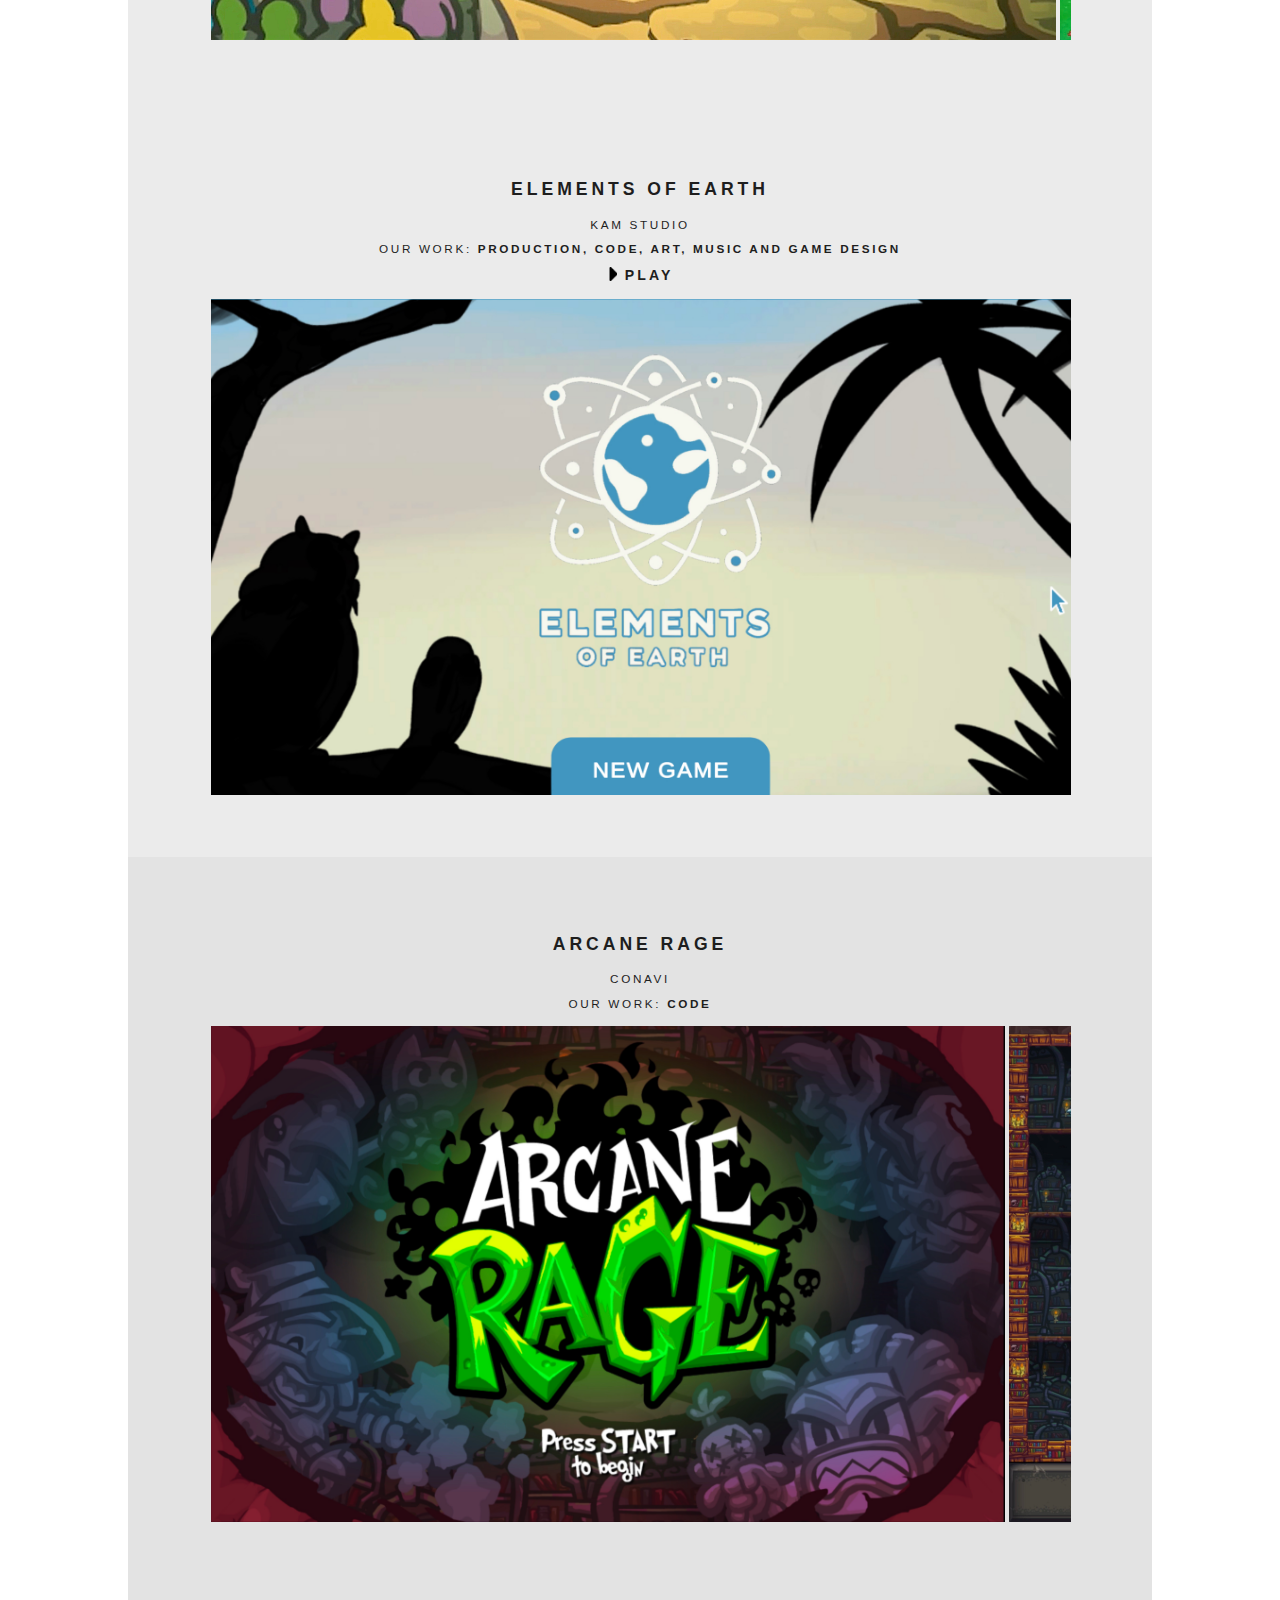
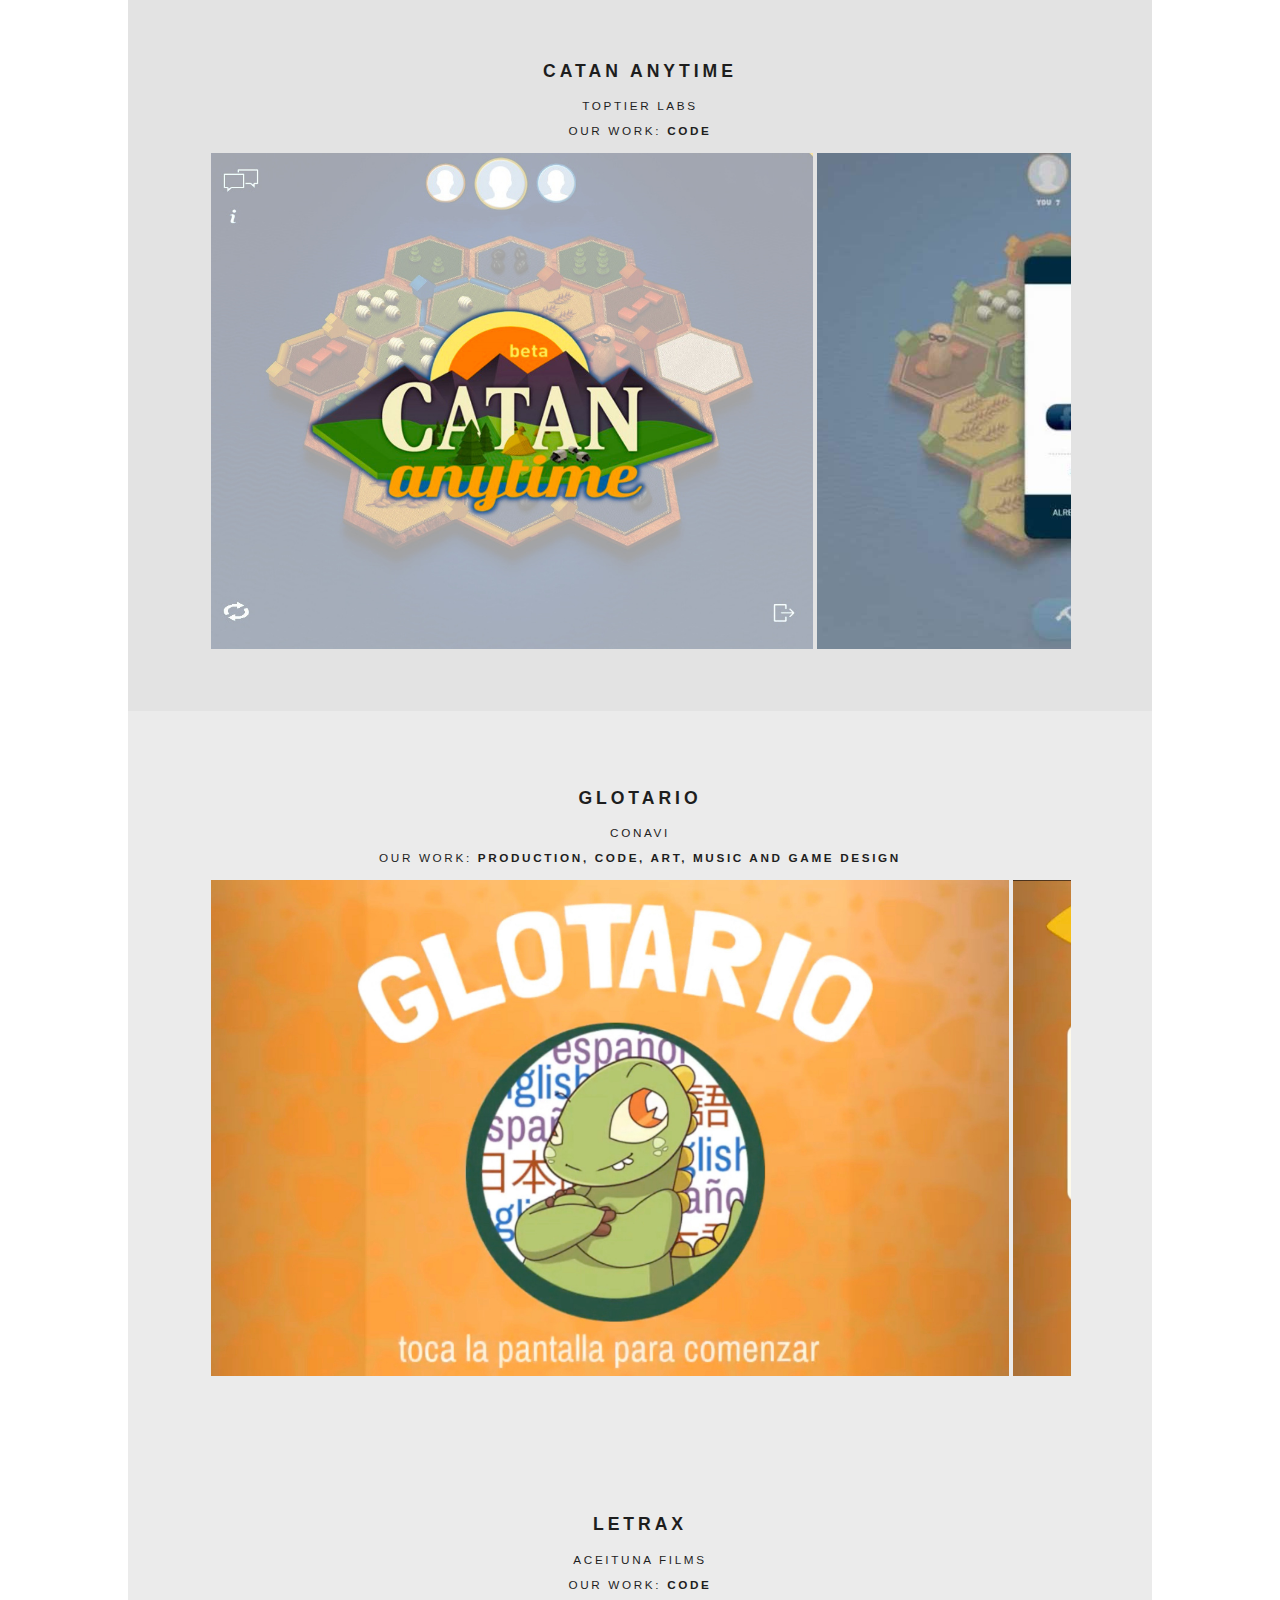
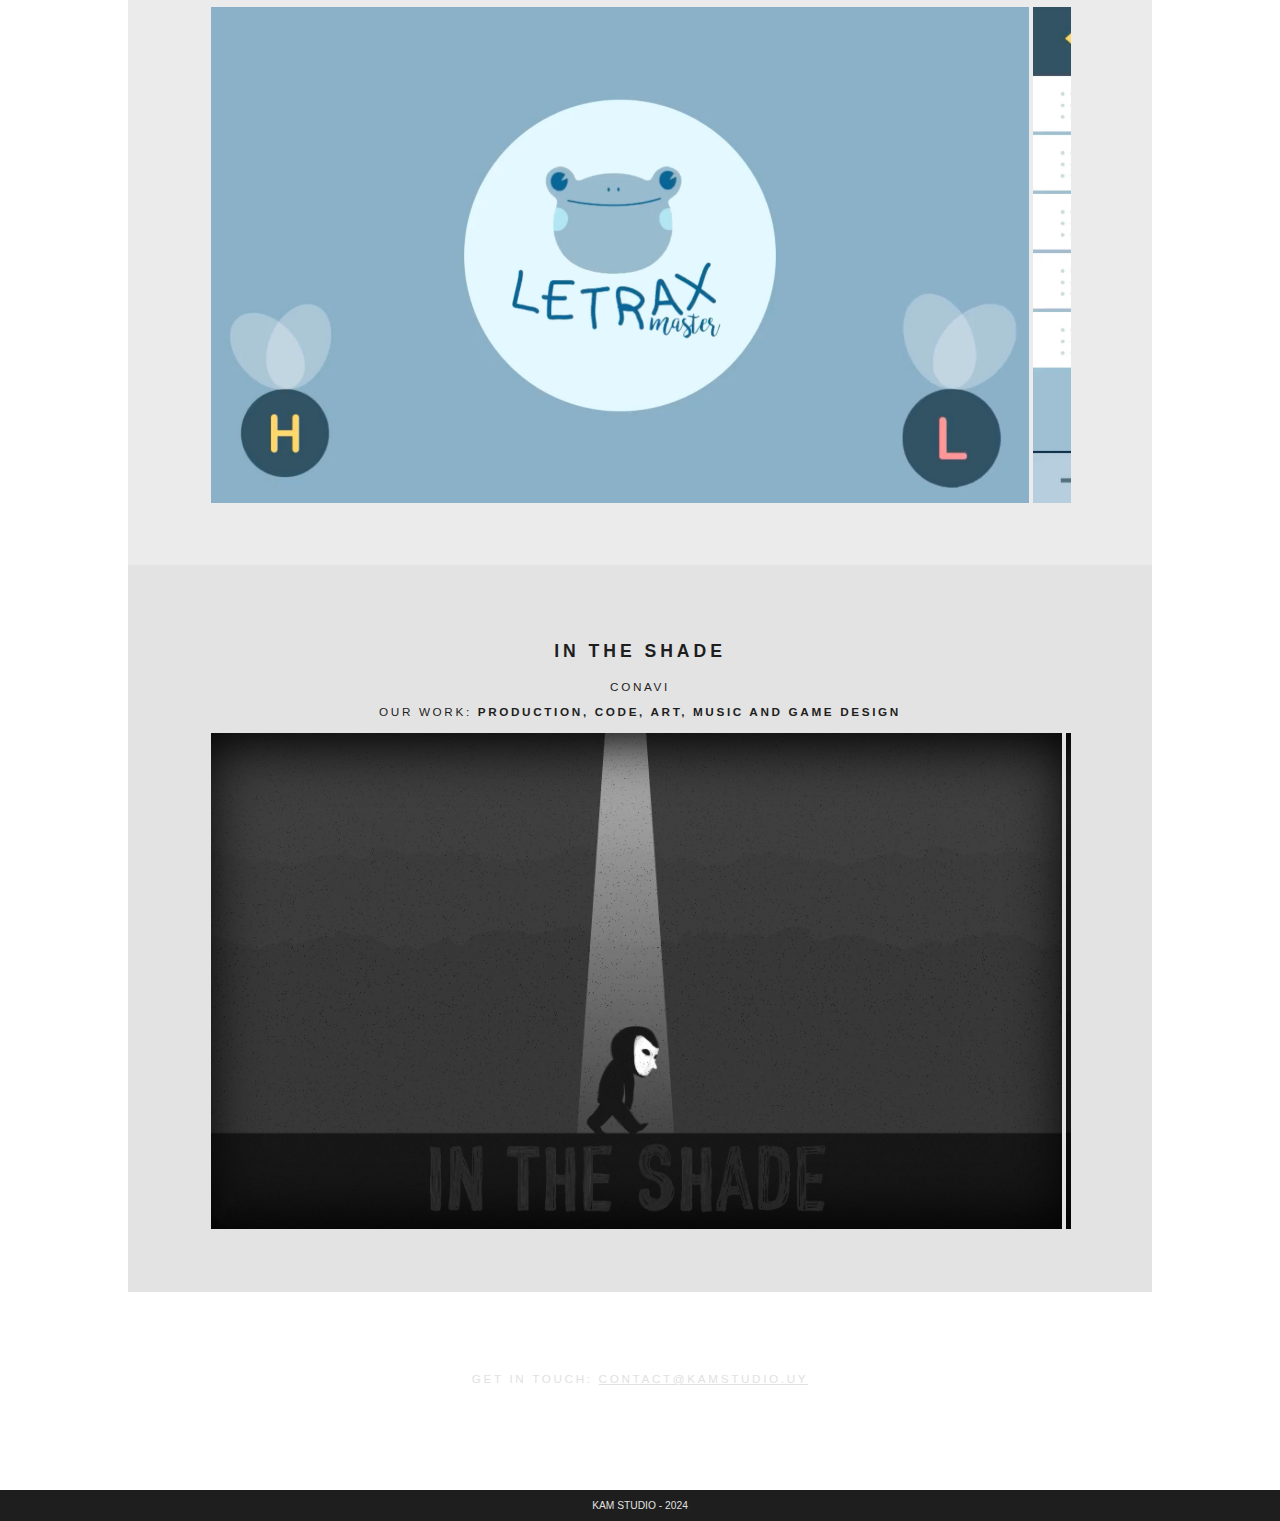
==== commit 11142d84: "New links on intro" ====
--- a/index.html
+++ b/index.html
@@ -12,7 +12,11 @@
           <h2>KAM STUDIO</h2>
           <p>Video Game Development</p>
         </div>
-        <a href="#about" class="more scrolly">About</a>
+        <div class="more">
+          <p><a href="#contact">Contact</a></p>
+          <p><a href="#about">About</a></p>
+          <p><a href="#games">Games</a></p>
+        </div>
       </section>
 
       <section id="about">
@@ -24,7 +28,8 @@
           <p>I'm ready to assemble the team your game needs.</p>
 
           <div class="profile-picture">
-            <img src="images/profile_pic_expanded.jpeg" alt="profile-picture">
+            <img id="profile-picture-desktop" src="images/profile_pic_expanded.jpeg" alt="profile-picture">
+            <img id="profile-picture-mobile" src="images/profile_pic.jpeg" alt="profile-picture">
           </div>
         </div>
       </section>
@@ -84,6 +89,31 @@
           </div>
         </div>
 
+        <div class="full-size">
+          <h3>Elements of Earth</h2>
+          <p>Kam Studio</p>
+          <p>Our work: <b>production, code, art, music and game design</b></p>
+          <p><a class="play" href="https://www.totemgames.org/general-6" target="_blank">PLAY</a></p>
+
+          <div class="slider">
+            <div class="slide" id="slide-5">
+              <img src="images/elements_pic_1.jpeg"></img>
+            </div>
+            <div class="slide" id="slide-1">
+              <img src="images/water_pic_1.jpeg"></img>
+            </div>
+            <div class="slide" id="slide-2">
+              <img src="images/water_pic_2.jpeg"></img>
+            </div>
+            <div class="slide" id="slide-3">
+              <img src="images/water_pic_3.jpeg"></img>
+            </div>
+            <div class="slide" id="slide-4">
+              <img src="images/water_pic_4.jpeg"></img>
+            </div>
+          </div>
+        </div>
+
         <div class="full-size-2">
           <h3>Arcane Rage</h2>
           <p>CoNaVi</p>
@@ -104,30 +134,6 @@
             </div>
             <div class="slide" id="slide-4">
               <img src="images/arcane_pic_4.jpeg"></img>
-            </div>
-          </div>
-        </div>
-
-        <div class="full-size">
-          <h3>Letrax</h2>
-          <p>Aceituna Films</p>
-          <p>Our work: <b>code</b></p>
-
-          <div class="slider">
-            <div class="slide" id="slide-1">
-              <img src="images/letrax_pic_1.jpeg"></img>
-            </div>
-            <div class="slide" id="slide-2">
-              <img src="images/letrax_pic_2.jpeg"></img>
-            </div>
-            <div class="slide" id="slide-3">
-              <img src="images/letrax_pic_3.jpeg"></img>
-            </div>
-            <div class="slide" id="slide-4">
-              <img src="images/letrax_pic_4.jpeg"></img>
-            </div>
-            <div class="slide" id="slide-5">
-              <img src="images/letrax_pic_5.jpeg"></img>
             </div>
           </div>
         </div>
@@ -177,6 +183,30 @@
           </div>
         </div>
 
+        <div class="full-size">
+          <h3>Letrax</h2>
+          <p>Aceituna Films</p>
+          <p>Our work: <b>code</b></p>
+
+          <div class="slider">
+            <div class="slide" id="slide-1">
+              <img src="images/letrax_pic_1.jpeg"></img>
+            </div>
+            <div class="slide" id="slide-2">
+              <img src="images/letrax_pic_2.jpeg"></img>
+            </div>
+            <div class="slide" id="slide-3">
+              <img src="images/letrax_pic_3.jpeg"></img>
+            </div>
+            <div class="slide" id="slide-4">
+              <img src="images/letrax_pic_4.jpeg"></img>
+            </div>
+            <div class="slide" id="slide-5">
+              <img src="images/letrax_pic_5.jpeg"></img>
+            </div>
+          </div>
+        </div>
+
         <div class="full-size-2">
           <h3>In The Shade</h2>
           <p>CoNaVi</p>
@@ -206,7 +236,7 @@
       </section>
     </div>
     <footer>
-      KAM Studio - 2023
+      KAM Studio - 2024
   </footer>
   </body>
 </html>
--- a/index.css
+++ b/index.css
@@ -103,9 +103,7 @@
     transform: translateY(0);
     border: none;
     bottom: 0;
-    color: inherit;
-    font-size: 0.8em;
-    height: 8.5em;
+    height: 12em;
     left: 50%;
     letter-spacing: 0.225em;
     margin-left: -8.5em;
@@ -117,7 +115,12 @@
     text-transform: uppercase;
     width: 16em;
     z-index: 1;
+}
+
+#intro .more a {
     text-decoration: none;
+    color: inherit;
+    font-size: 1em;
 }
 
 #intro .more:after {
@@ -267,6 +270,10 @@
     transform: scale(1.015);
 }
 
+#profile-picture-mobile {
+    display: none;
+}
+
 .parallax-background {
     background-image: url("images/background.jpg");
     min-height: 500px;
@@ -325,17 +332,25 @@
 }
 
 @media screen and (max-width: 1000px) {
+    body {
+        font-size: 25px;
+    }
+
+    #intro, #about, #games {
+        width: 100%;
+        padding: 0;
+    }
+
     #intro {
-        padding: 7em 3em 5em 3em;
         height: 50%;
     }
 
     #intro h2 {
-        font-size: 3.75em;
+        font-size: 60px;
     }
 
     #intro p {
-        font-size: 1.5em;
+        font-size: 25px;
     }
 
     .more {
@@ -344,40 +359,56 @@
 
     #about p {
         text-align: justify;
+        font-size: 25px;
     }
 
     .profile-picture {
         width: 100%;
+        max-width: unset;
+    }
+
+    #profile-picture-desktop {
+        display: none;
+    }
+
+    #profile-picture-mobile {
+        display: block;
+    }
+
+    .full-size, .full-size-2 {
+        padding: 4em 0;
     }
 
     .full-size h2, .full-size-2 h2 {
-        font-size: 2.5em;
+        font-size: 45px;
     }
 
     .full-size h3, .full-size-2 h3 {
-        font-size: 0.8em;
+        font-size: 35px;
     }    
 
     .full-size p, .full-size-2 p {
         line-height: 1.5em;
+        font-size: 25px;
     }
 
     .full-size .play:before, .full-size-2 .play:before {
         height: 2em;
         margin-right: 1.3em;
-        vertical-align: unset;
+        vertical-align: bottom;
     }
 
     .slider {
         width: 100%;
-        height: 400px;
+        max-width: unset;
+        height: 580px;
     }
 
     #contact p {
-        font-size: 0.6em;
+        font-size: 20px;
     }
 
     footer {
-        font-size: 0.5em;
-    }
-}
+        font-size: 15px;
+    }
+}
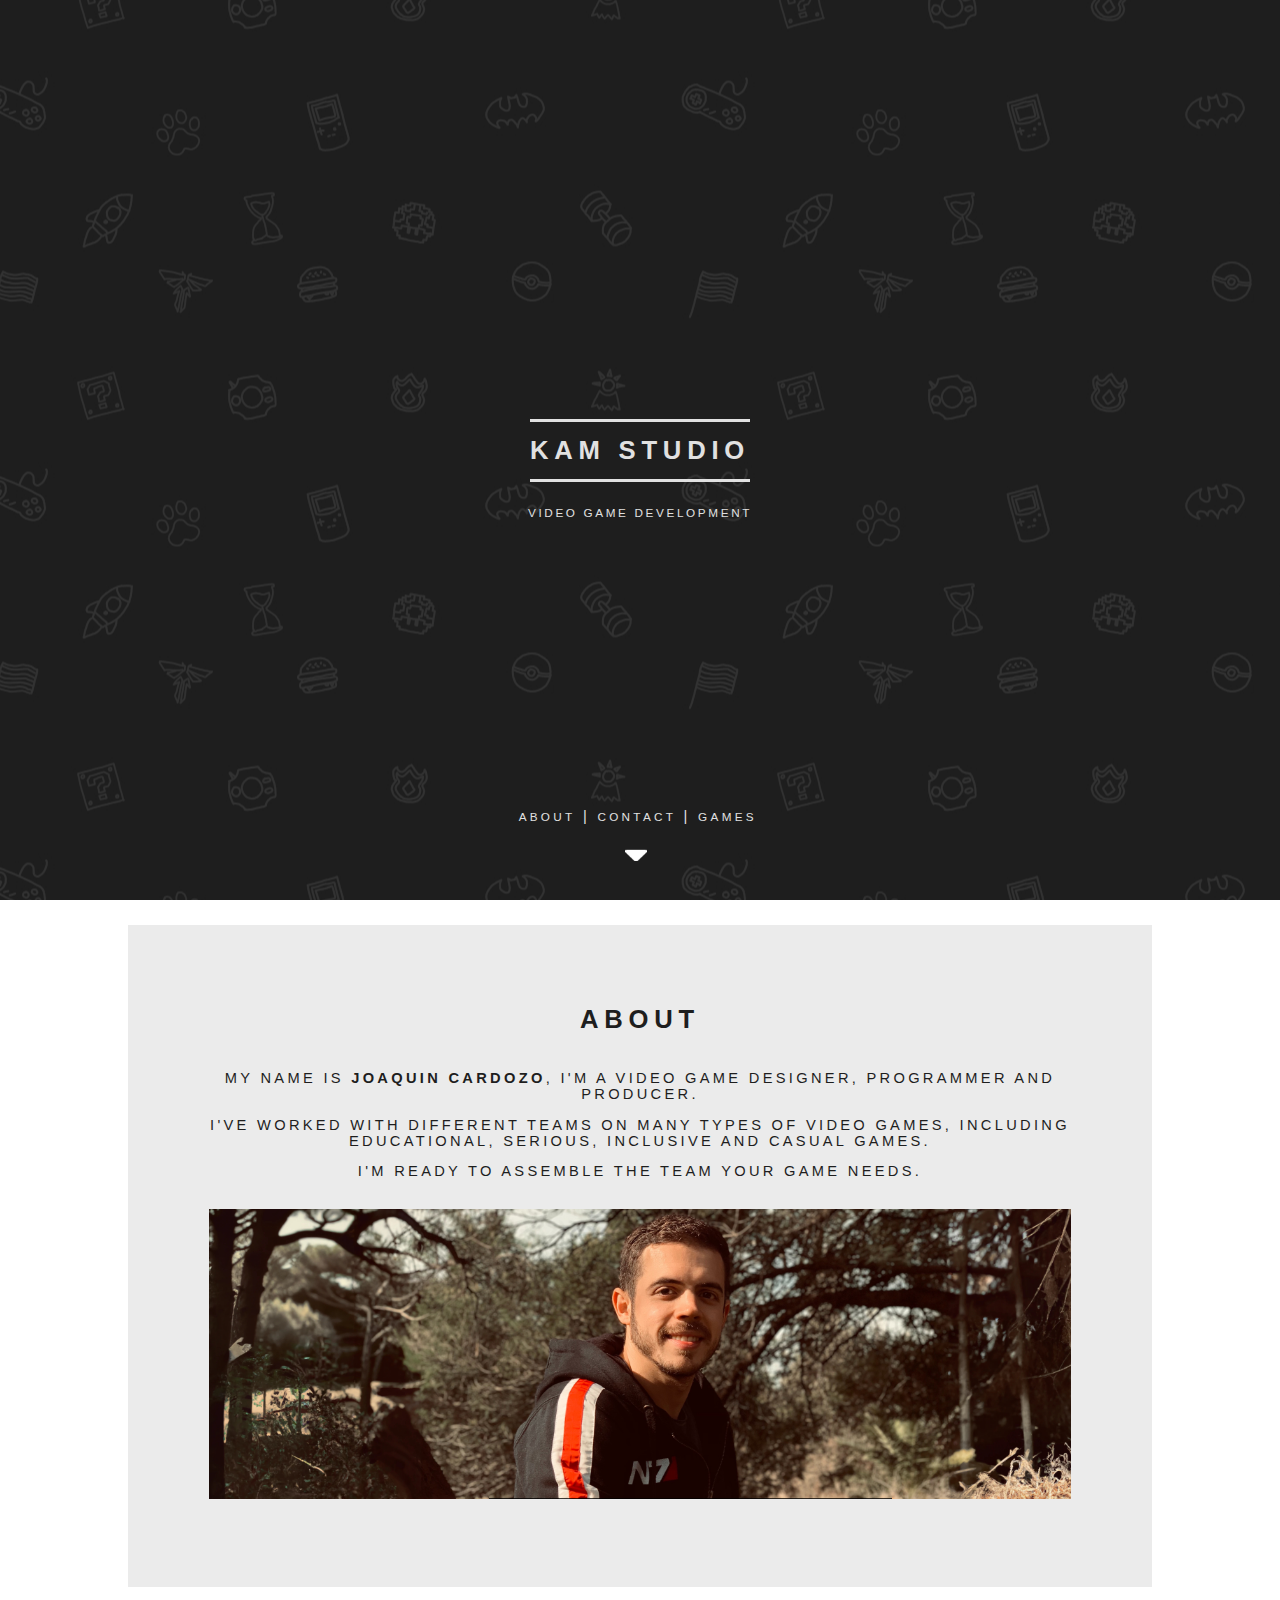
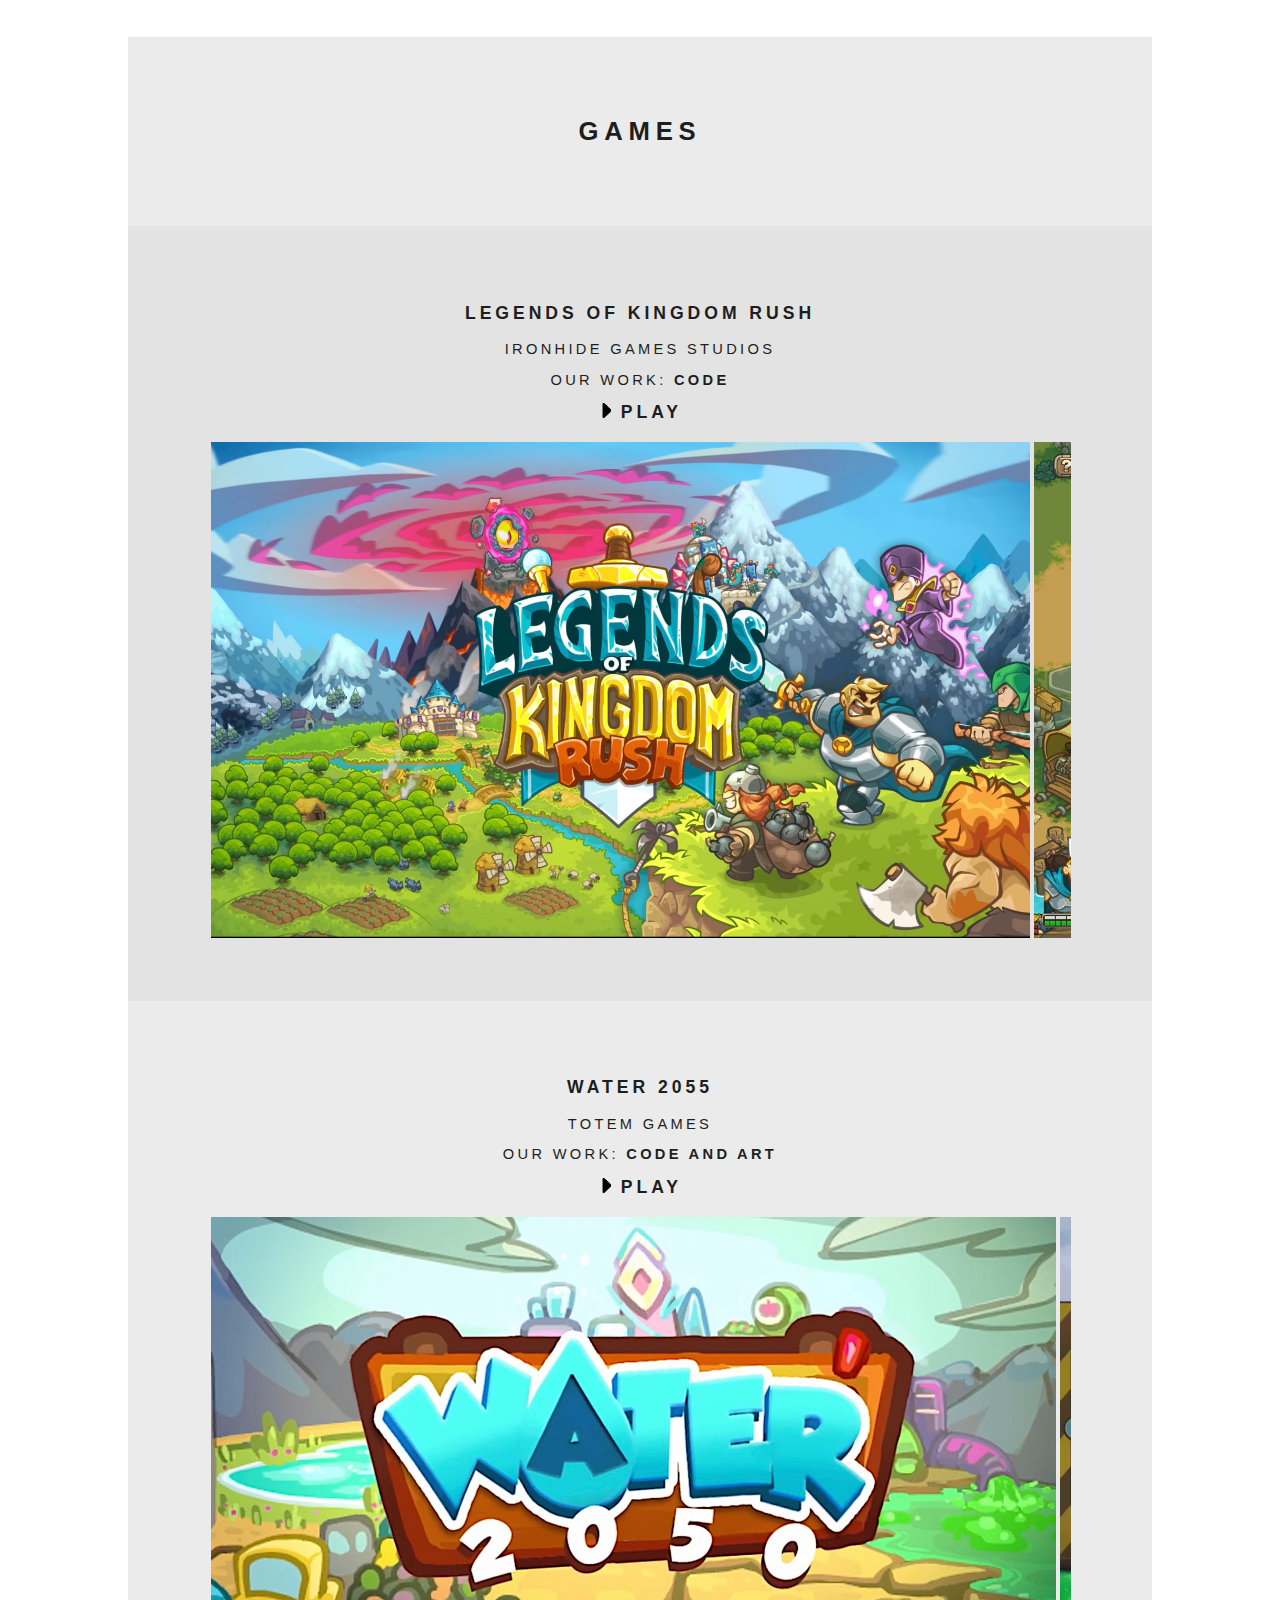
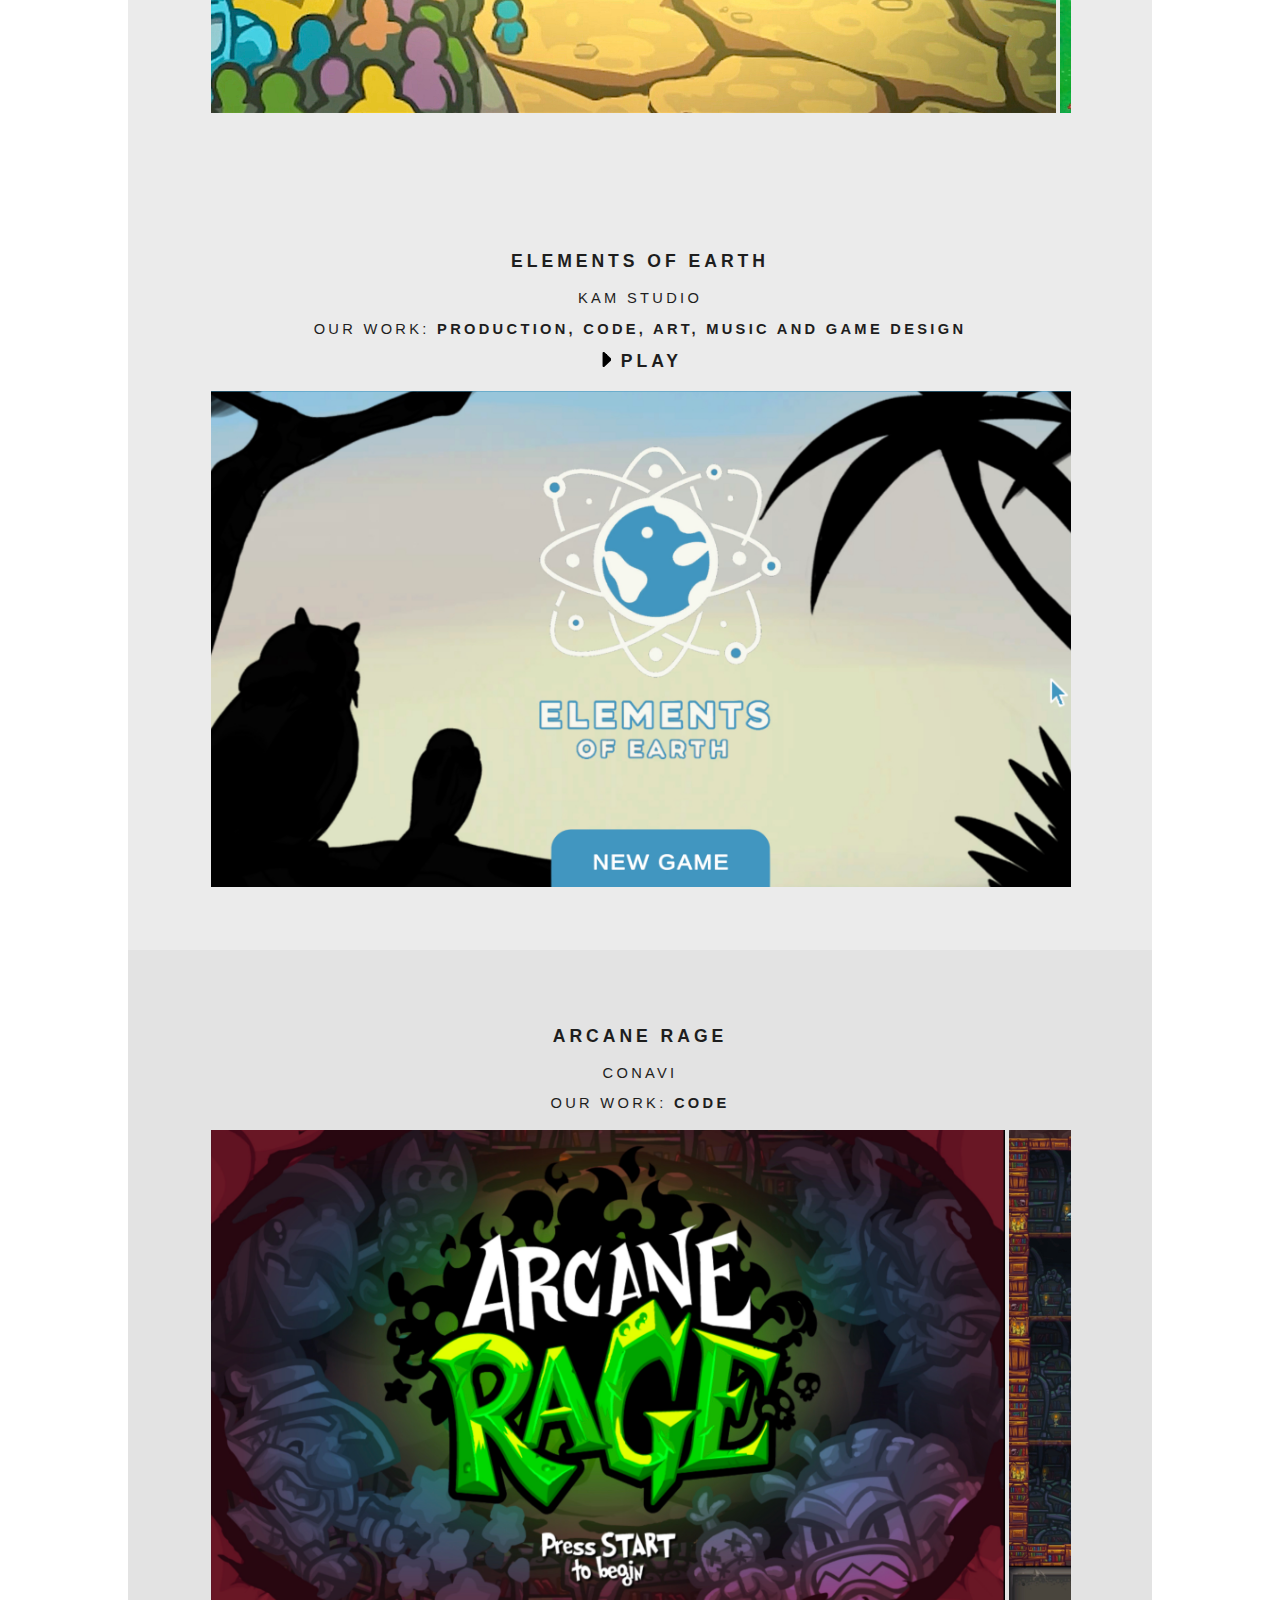
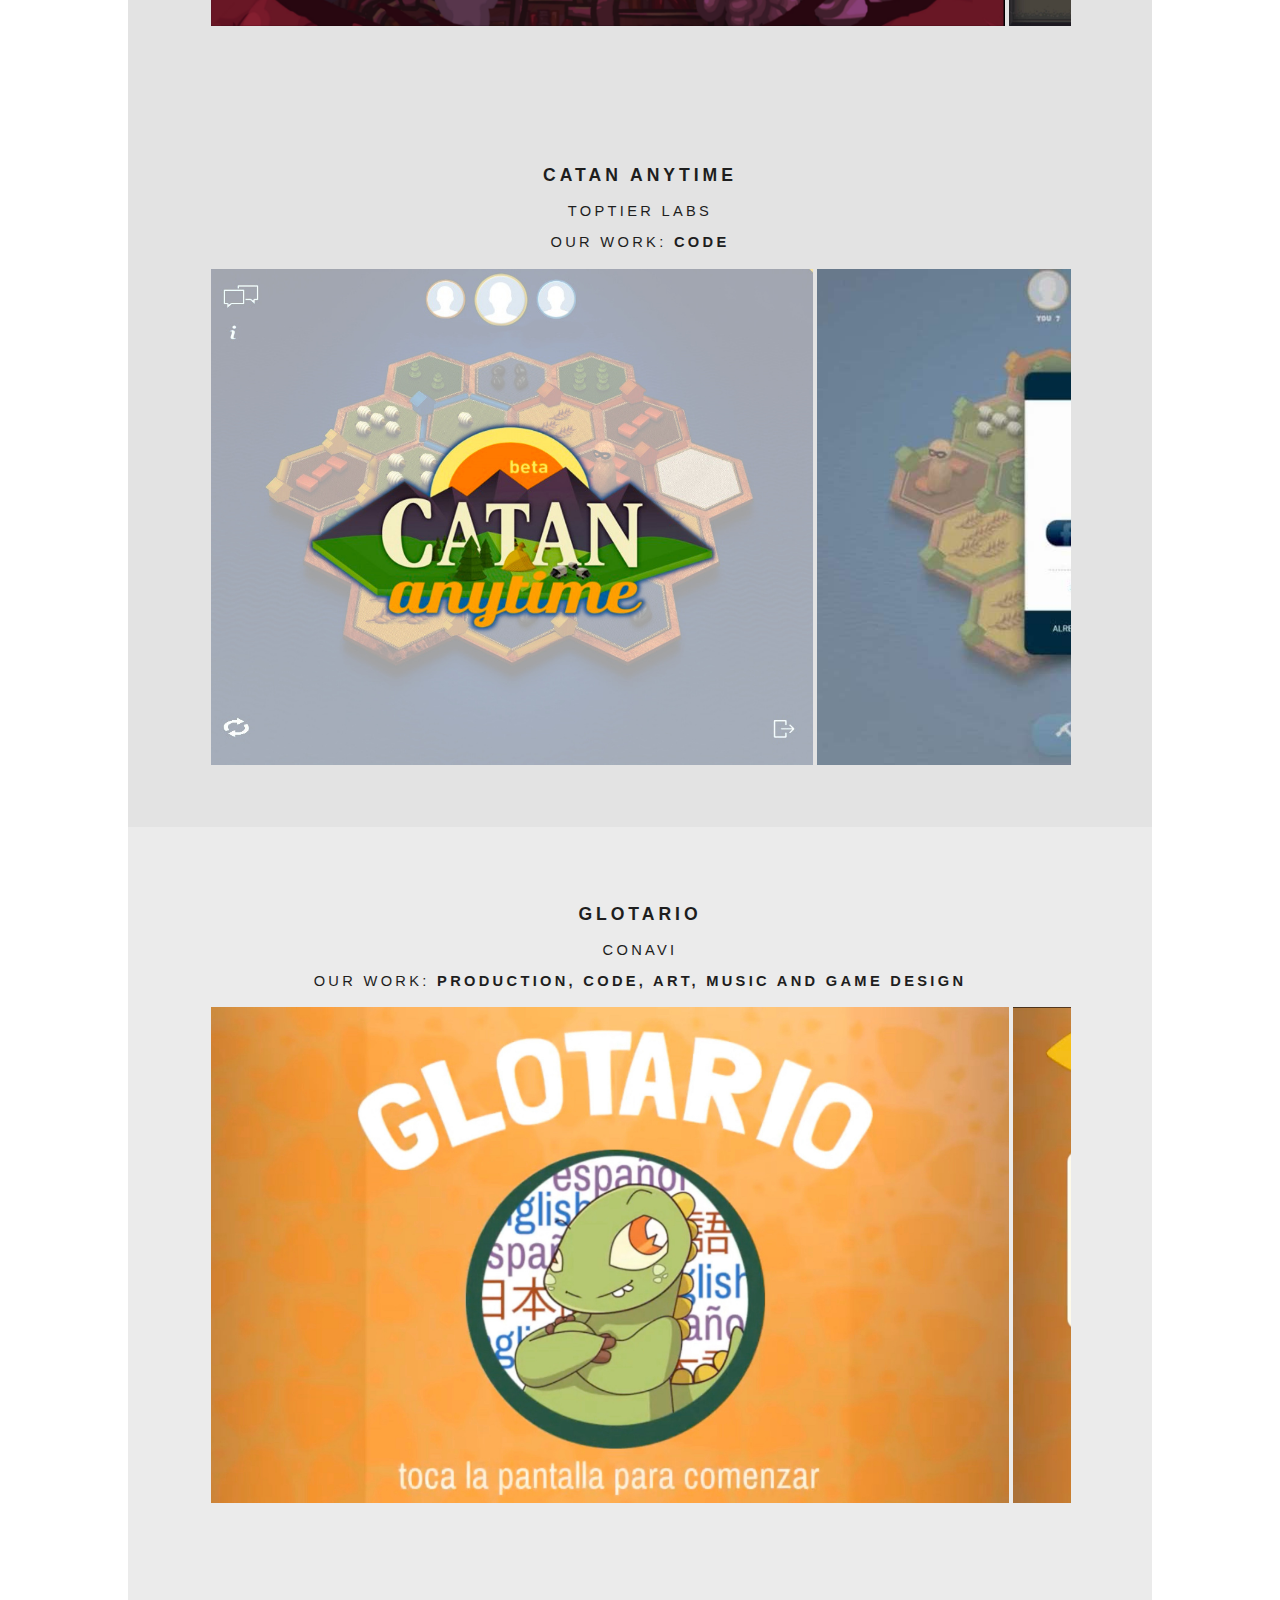
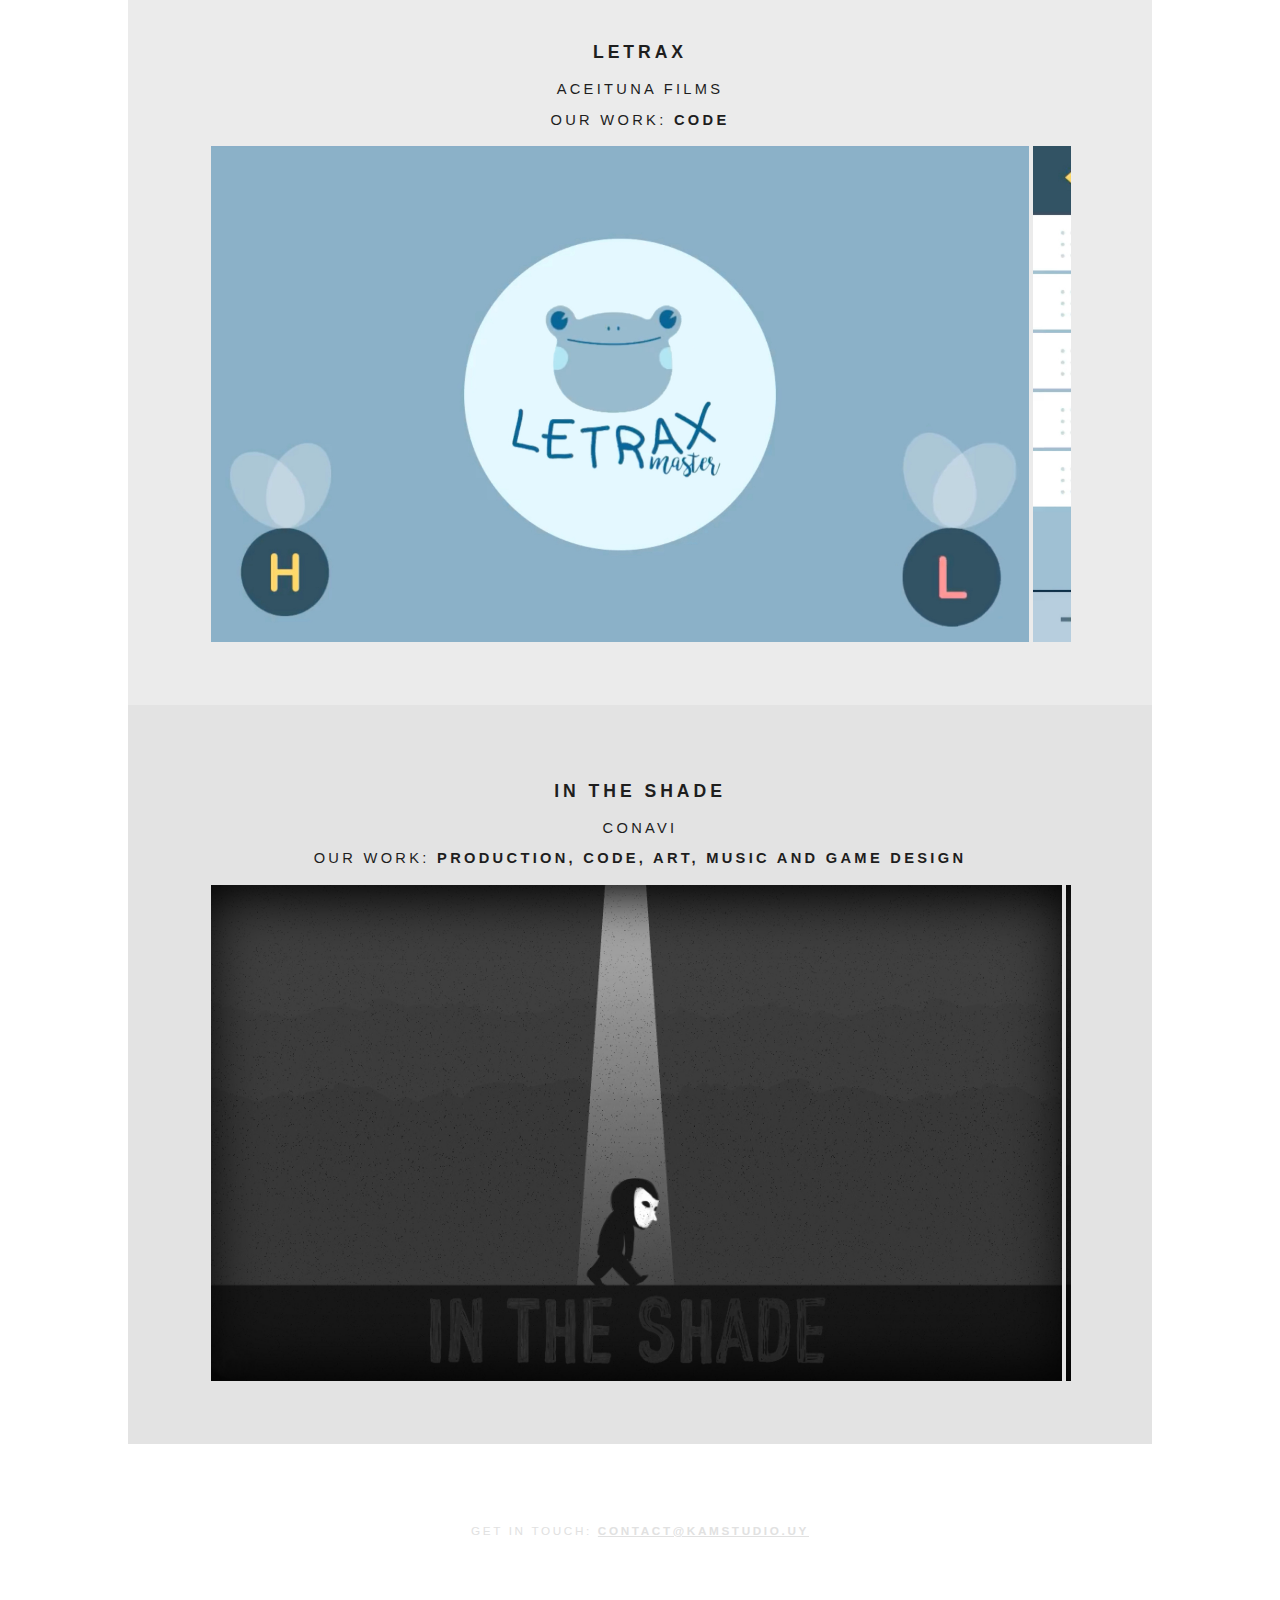
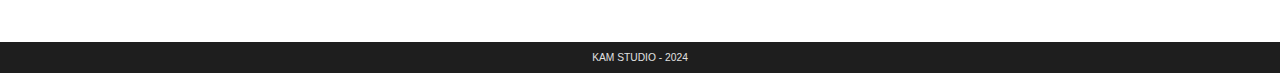
==== commit 20fe70a5: "Styles improvements" ====
--- a/index.html
+++ b/index.html
@@ -13,15 +13,15 @@
           <p>Video Game Development</p>
         </div>
         <div class="more">
-          <p><a href="#contact">Contact</a></p>
-          <p><a href="#about">About</a></p>
-          <p><a href="#games">Games</a></p>
+          <a href="#about">About</a> |
+          <a href="#contact">Contact</a> |
+          <a href="#games">Games</a>
         </div>
       </section>
 
       <section id="about">
         <div class="full-size">
-          <h2>About me</h2>
+          <h2>About</h2>
 
           <p>My name is <b>Joaquin Cardozo</b>, I'm a video game designer, programmer and producer.</p>
           <p>I've worked with different teams on many types of video games, including educational, serious, inclusive and casual games.</p>
@@ -36,7 +36,7 @@
 
       <section  id="games">
         <div class="full-size">
-          <h2>Games we've worked on</h2>
+          <h2>Games</h2>
         </div>
 
         <div class="full-size-2">
@@ -231,7 +231,7 @@
 
       <section id="contact">
         <div class="inner">
-          <p>Get in touch: <a href=mailto:contact@kamstudio.uy>contact@kamstudio.uy</a></p>
+          <p>Get in touch: <b><a href=mailto:contact@kamstudio.uy>contact@kamstudio.uy</a></b></p>
         </div>
       </section>
     </div>
--- a/index.css
+++ b/index.css
@@ -43,7 +43,8 @@
     display: inline-block;
     font-size: 1.75em;
     opacity: 1;
-    padding: 0.35em;
+    padding-top: 0.35em;
+    padding-bottom: 0.35em;
     position: relative;
     z-index: 1;
     line-height: 1.75em;
@@ -51,7 +52,7 @@
     font-weight: 800;
     letter-spacing: 0.225em;
     line-height: 1.75em;
-    margin: 0 0 1em 0;
+    margin: 0 0 0.5em 0;
     text-transform: uppercase;
 }
 
@@ -77,9 +78,24 @@
     background: #e1e1e1;
     content: '';
     display: block;
-    height: 2px;
+    height: 3px;
     position: absolute;
     width: 100%;
+}
+
+#intro h2:before, #intro h2:after {
+  animation-duration: 3s;
+  animation-name: line;
+}
+
+@keyframes line {
+  from {
+    width: 0%;
+  }
+
+  to {
+    width: 100%;
+  }
 }
 
 #intro p, #contact p {
@@ -103,7 +119,7 @@
     transform: translateY(0);
     border: none;
     bottom: 0;
-    height: 12em;
+    height:8em;
     left: 50%;
     letter-spacing: 0.225em;
     margin-left: -8.5em;
@@ -113,14 +129,13 @@
     position: absolute;
     text-align: center;
     text-transform: uppercase;
-    width: 16em;
     z-index: 1;
 }
 
 #intro .more a {
     text-decoration: none;
     color: inherit;
-    font-size: 1em;
+    font-size: 0.8em;
 }
 
 #intro .more:after {
@@ -170,7 +185,7 @@
 }
 
 .full-size p, .full-size-2 p {
-    font-size: 0.8em;
+    font-size: 1em;
     letter-spacing: 0.225em;
     text-transform: uppercase;
     text-align: center;
@@ -213,9 +228,8 @@
     background-size: contain;
     content: '';
     display: inline-block;
-    height: 1em;
+    height: 15px;
     left: 50%;
-    vertical-align: top;
     width: 1em;
     margin-right: 0.3em;
 }
@@ -260,7 +274,6 @@
     -webkit-transition: -webkit-transform 0.2s ease-out;
     -ms-transition: -ms-transform 0.2s ease-out;
     transition: transform 0.2s ease-out;
-    border: solid 2px #ebebeb;
 }
 
 .profile-picture img:hover {
@@ -333,16 +346,16 @@
 
 @media screen and (max-width: 1000px) {
     body {
-        font-size: 25px;
+        font-size: 20px;
     }
 
     #intro, #about, #games {
-        width: 100%;
+        width: 99%;
         padding: 0;
     }
 
     #intro {
-        height: 50%;
+        height: 100%;
     }
 
     #intro h2 {
@@ -353,13 +366,17 @@
         font-size: 25px;
     }
 
-    .more {
-        display: none;
+     #intro .more a {
+        font-size: 20px;
+    }
+
+    #intro h2:before, #intro h2:after {
+        height: 7px;
     }
 
     #about p {
-        text-align: justify;
-        font-size: 25px;
+        text-align: center;
+        font-size: 12px;
     }
 
     .profile-picture {
@@ -384,18 +401,18 @@
     }
 
     .full-size h3, .full-size-2 h3 {
-        font-size: 35px;
+        font-size: 25px;
     }    
 
     .full-size p, .full-size-2 p {
-        line-height: 1.5em;
-        font-size: 25px;
+        line-height: 70px;
+        font-size: 12px;
     }
 
     .full-size .play:before, .full-size-2 .play:before {
         height: 2em;
         margin-right: 1.3em;
-        vertical-align: bottom;
+        vertical-align: baseline;
     }
 
     .slider {
@@ -404,11 +421,13 @@
         height: 580px;
     }
 
-    #contact p {
-        font-size: 20px;
+    #contact p, #contact a {
+        font-size: 10px;
+        text-decoration: none;
     }
 
     footer {
-        font-size: 15px;
-    }
-}
+        font-size: 10px;
+        font-weight: 500;
+    }
+}
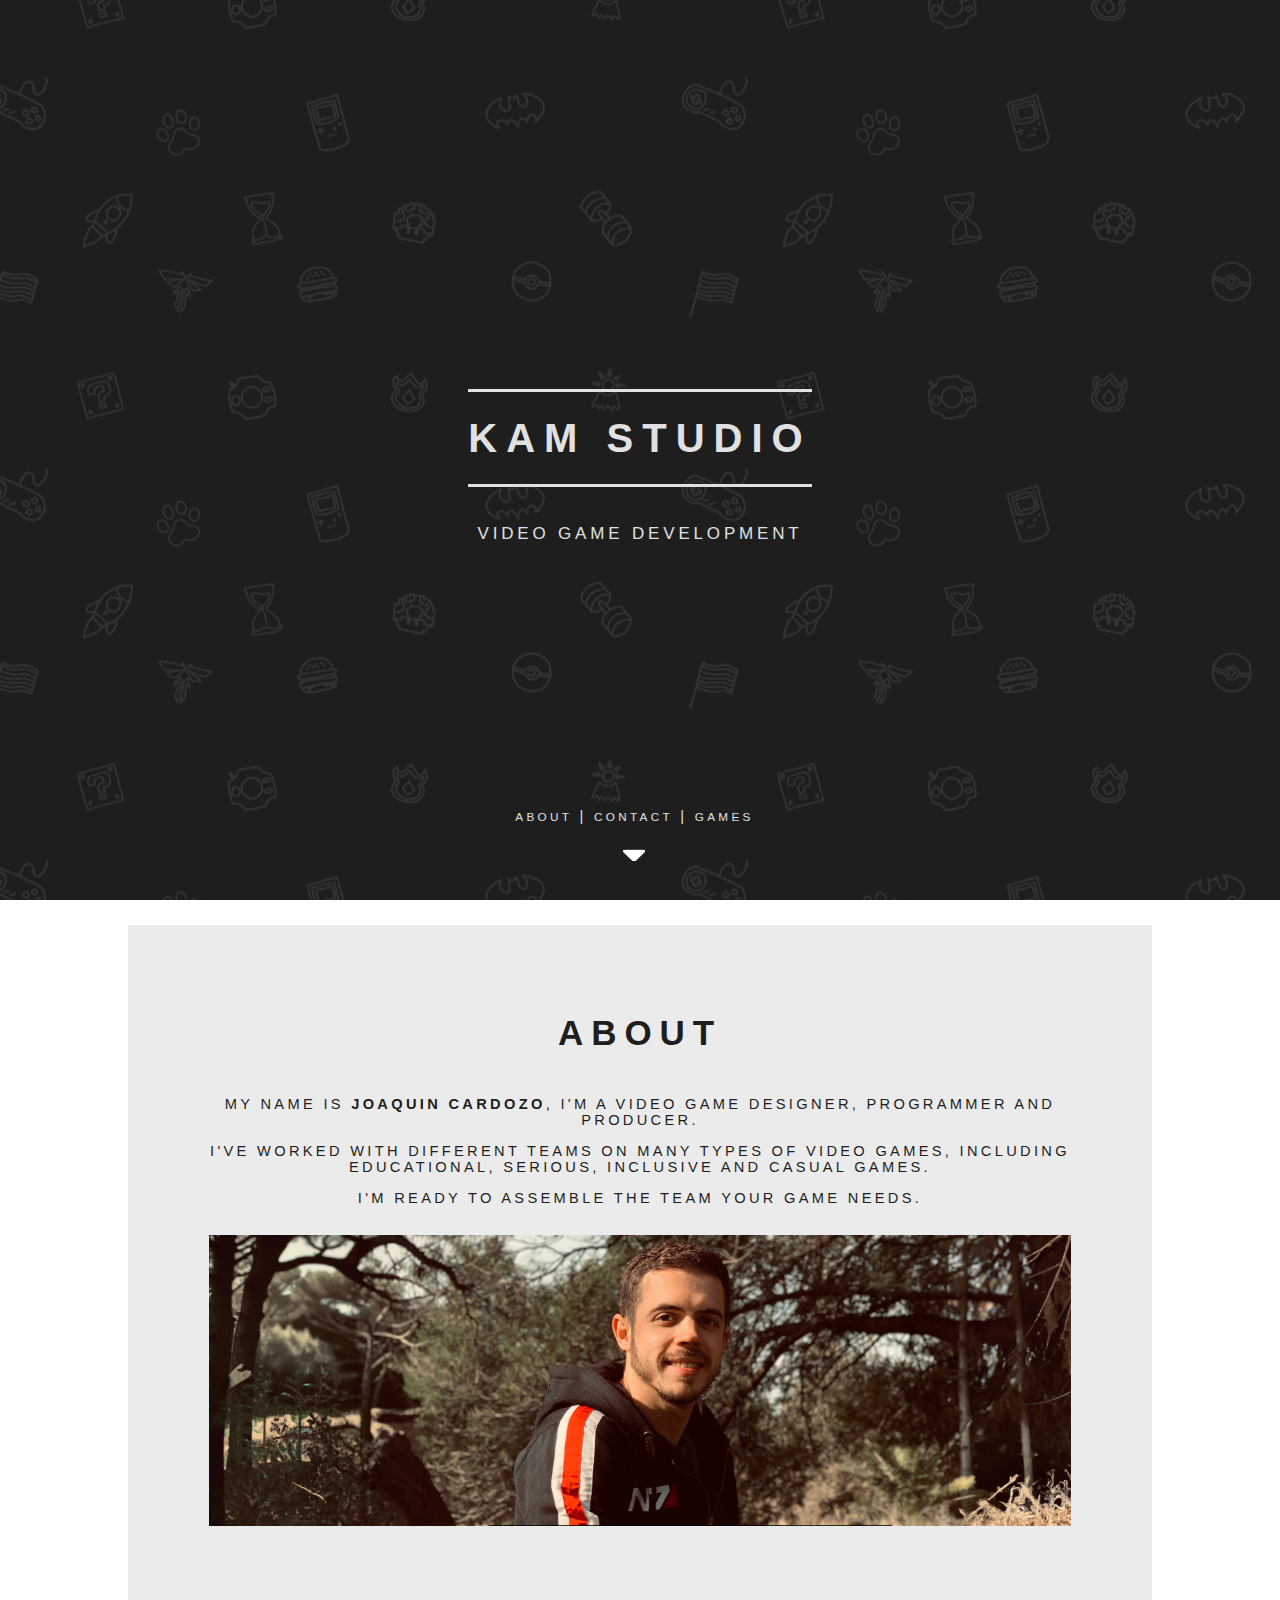
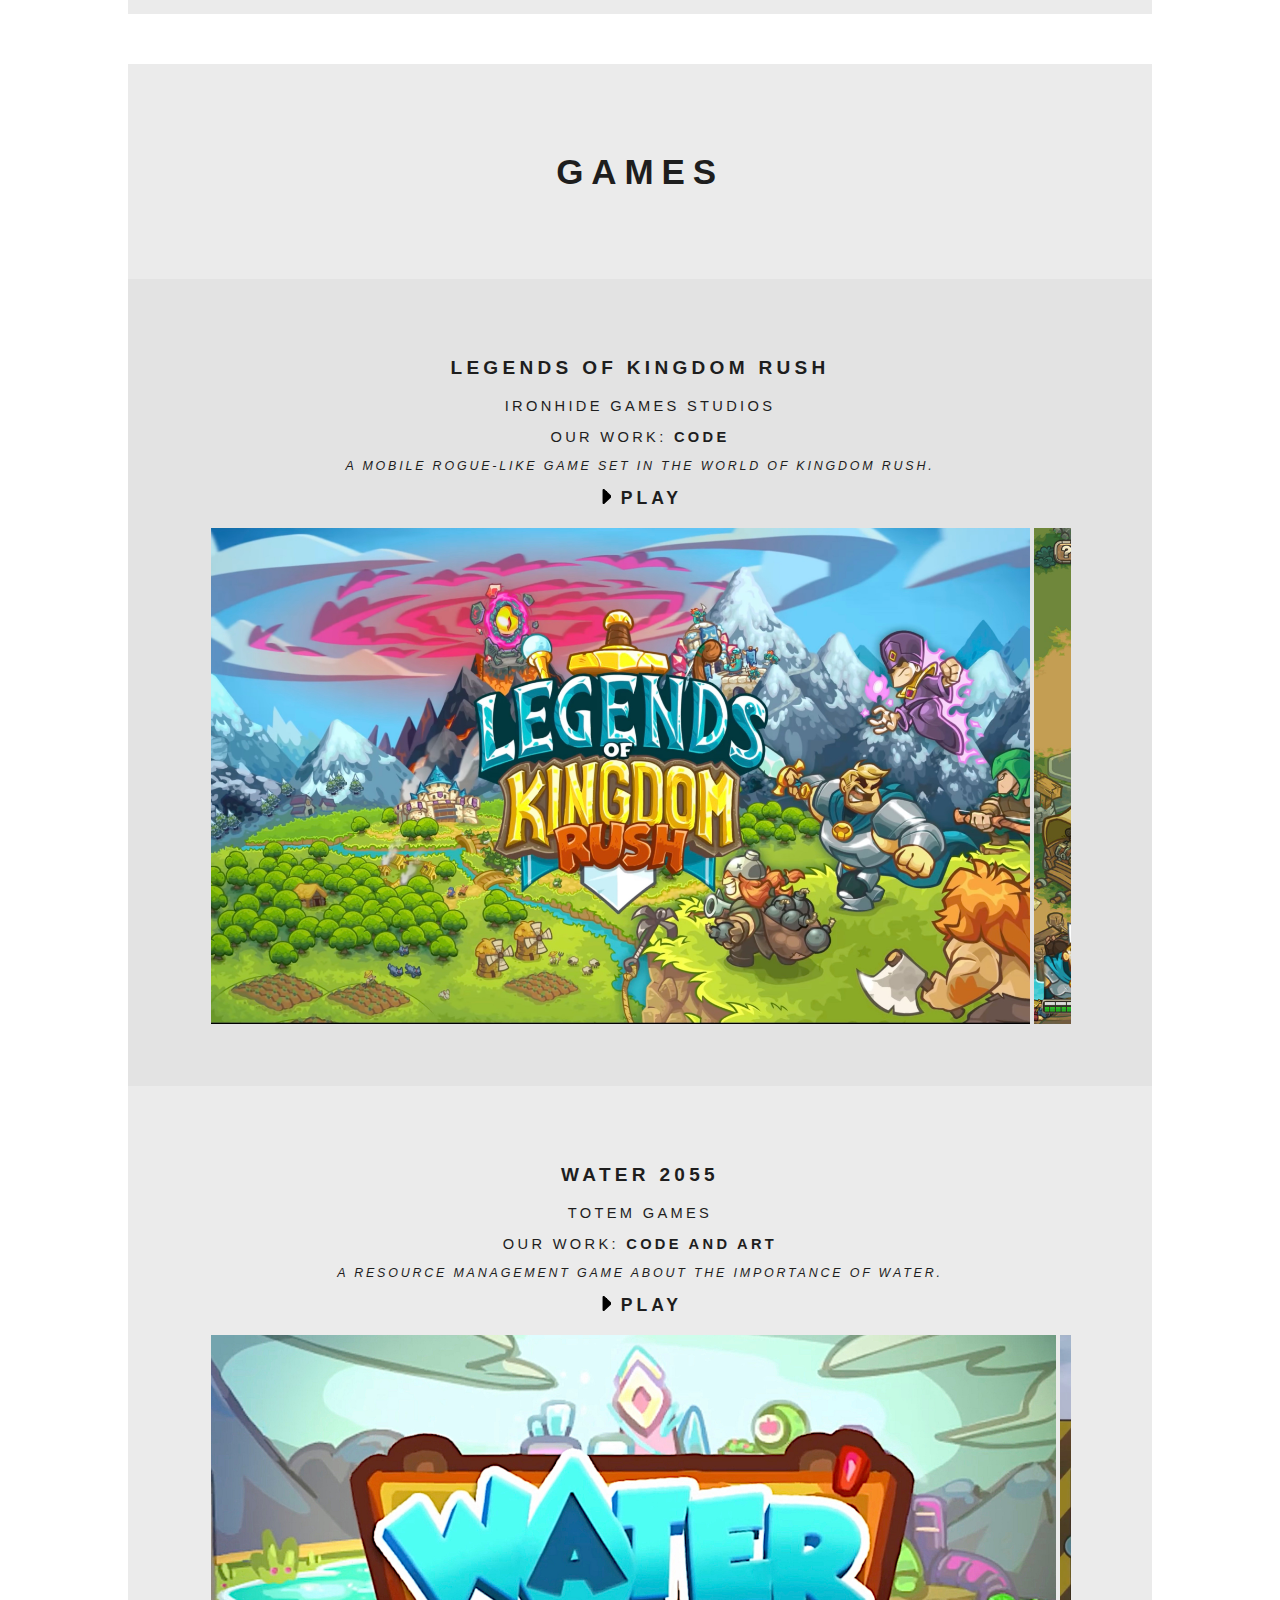
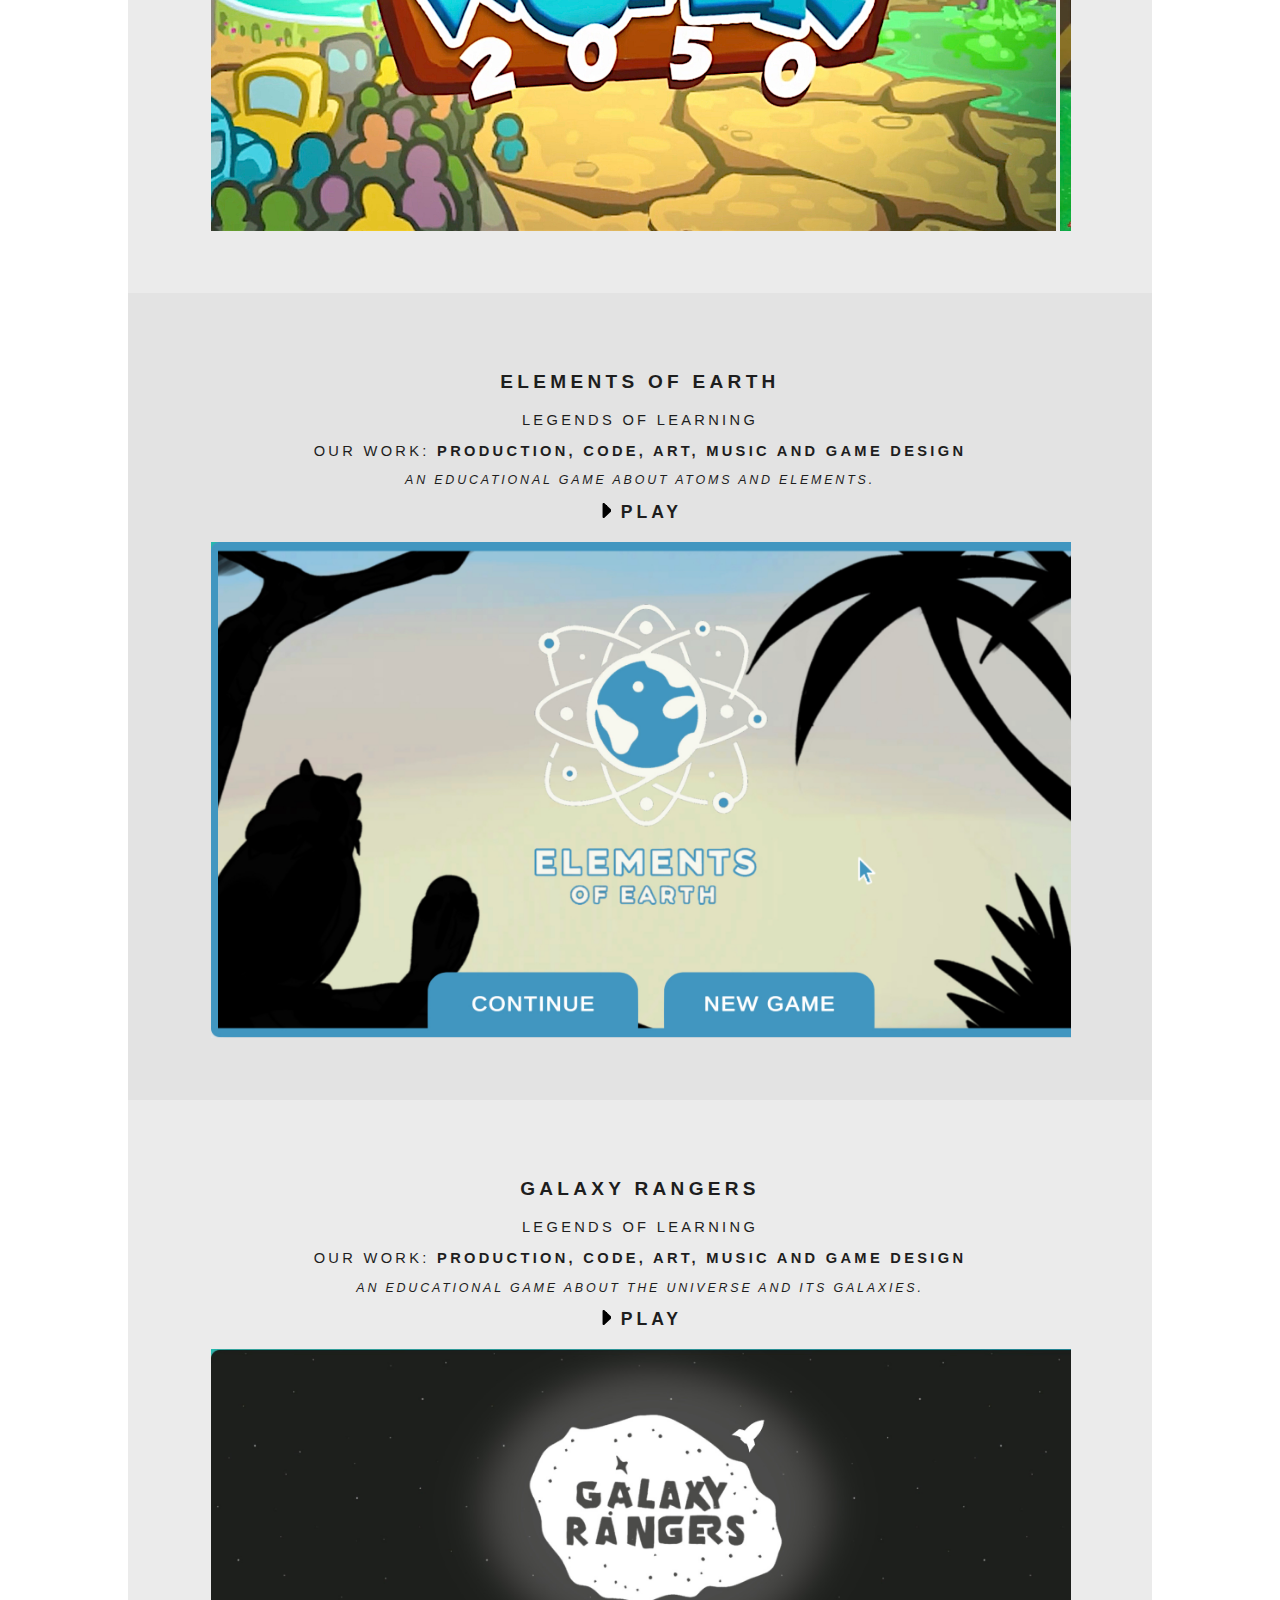
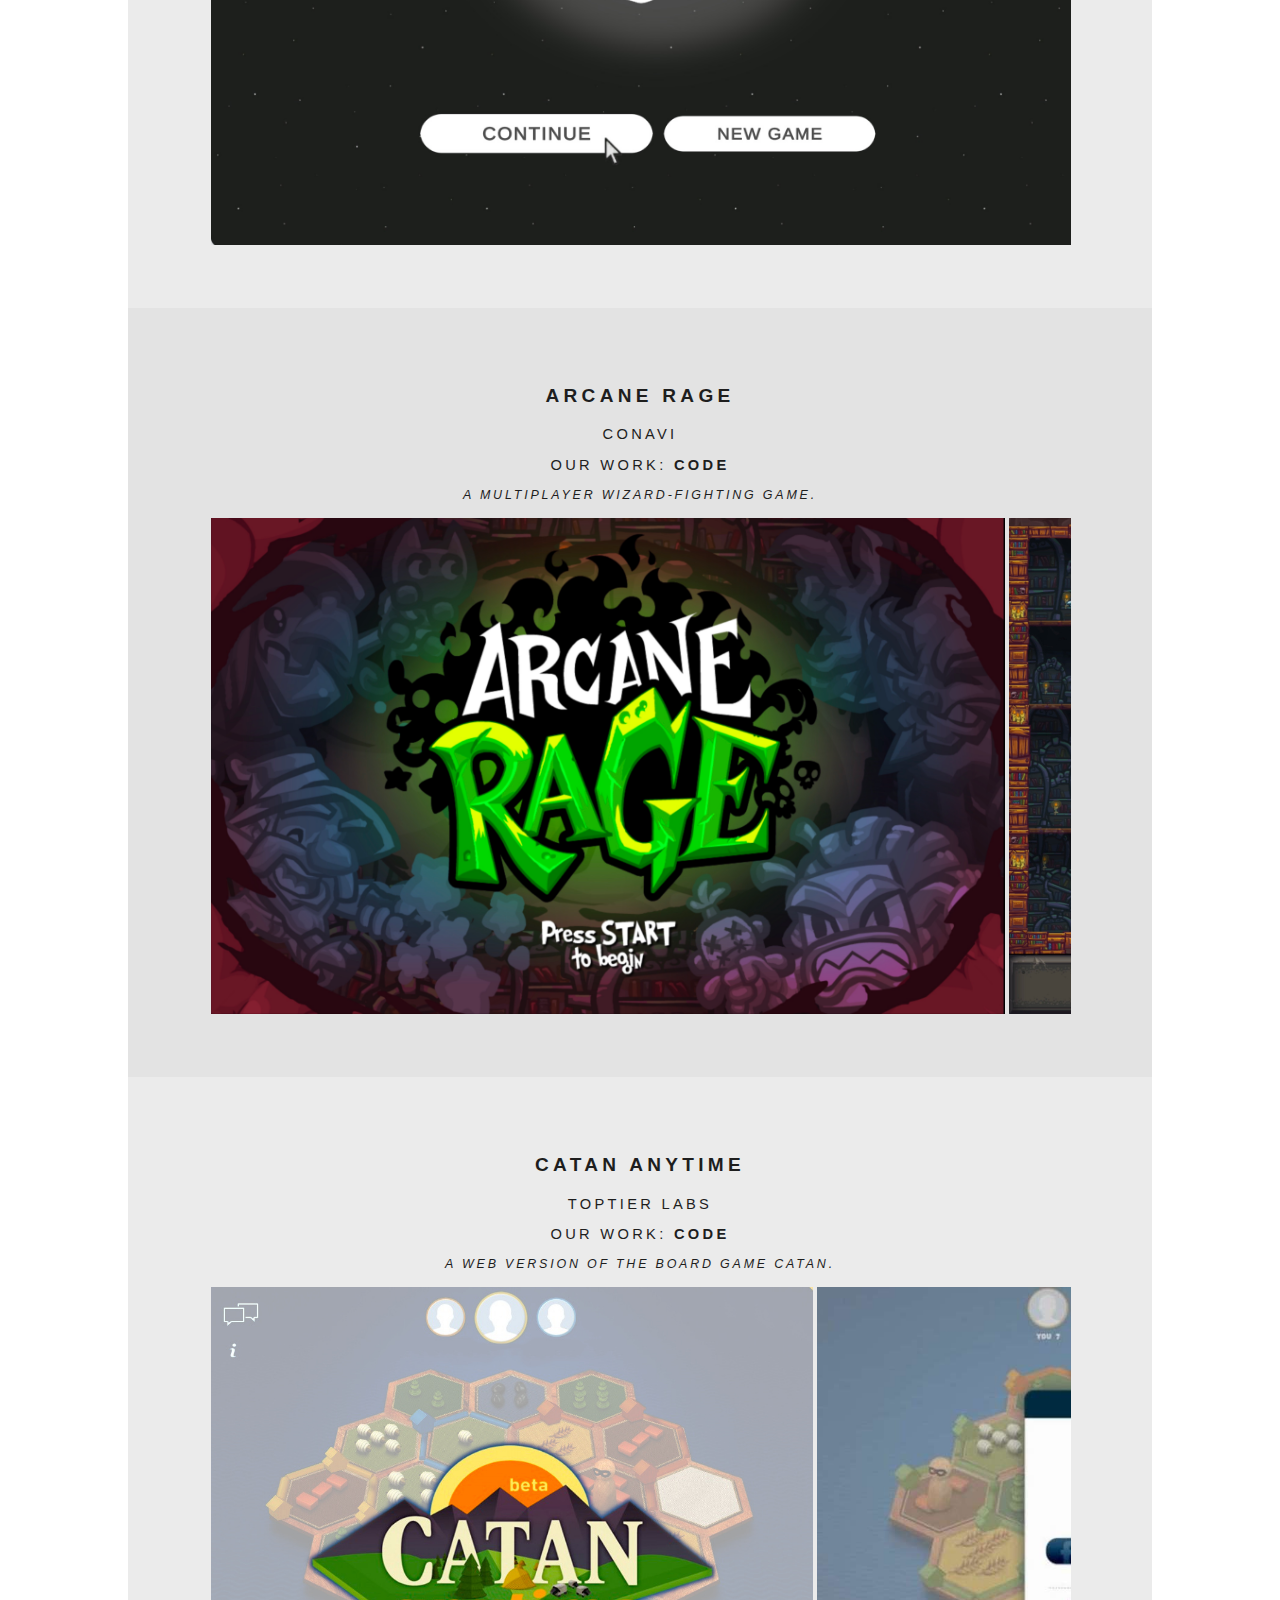
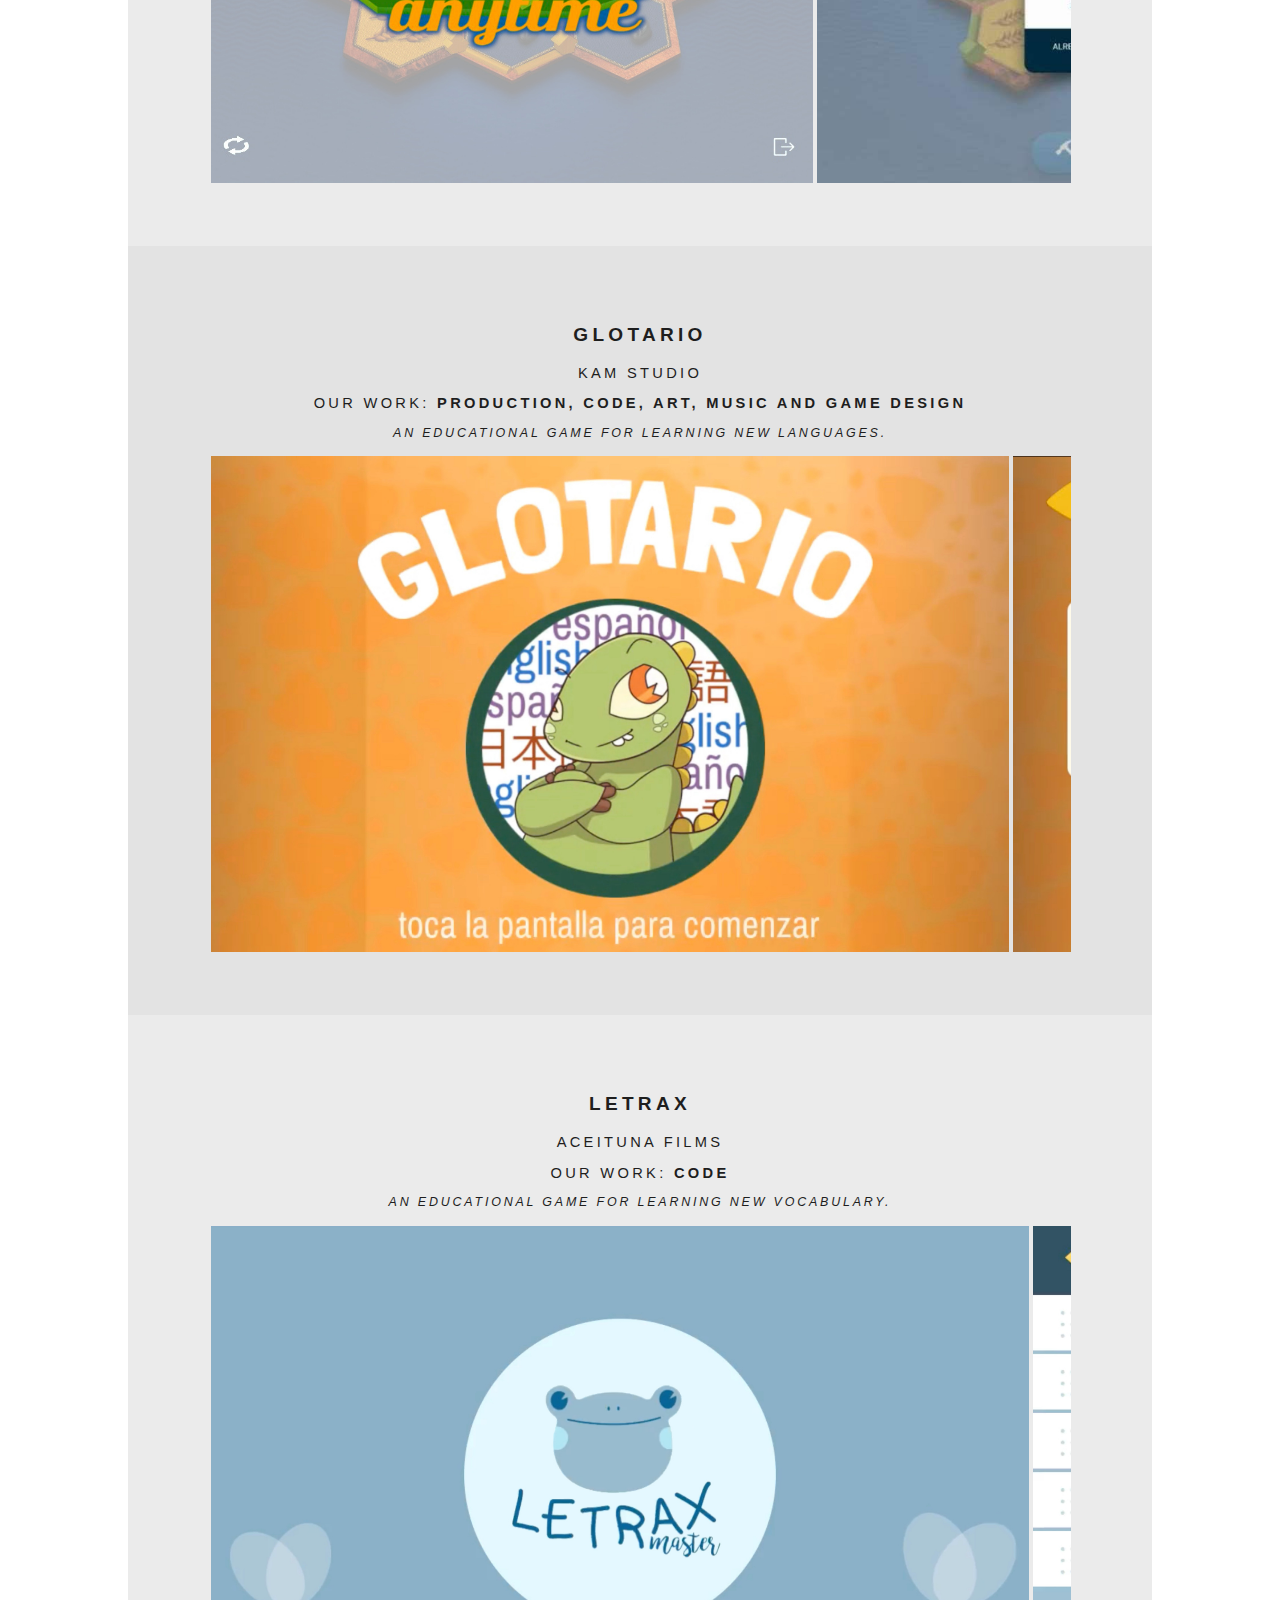
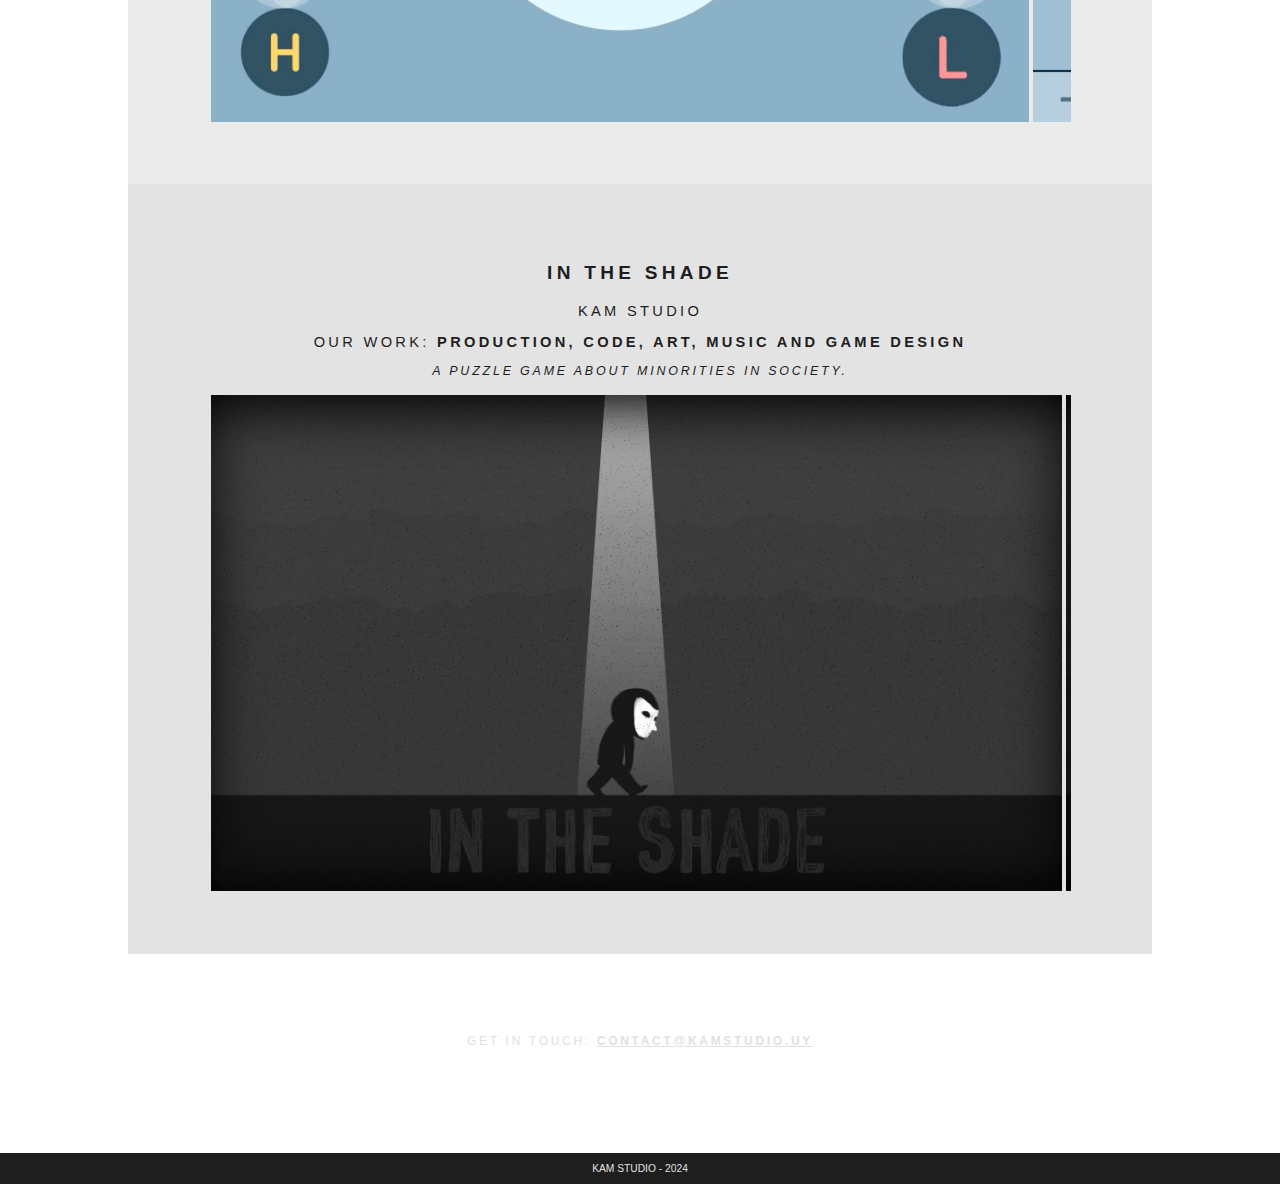
==== commit 9da08178: "New games aded" ====
--- a/index.html
+++ b/index.html
@@ -40,9 +40,10 @@
         </div>
 
         <div class="full-size-2">
-          <h3>Legends of Kingdom Rush</h2>
+          <h3>Legends of Kingdom Rush</h3>
           <p>Ironhide Games Studios</p>
           <p>Our work: <b>code</b></p>
+          <p class="game-description">A mobile rogue-like game set in the world of Kingdom Rush.</p>
           <p><a class="play" href="https://store.steampowered.com/app/1904860/Legends_of_Kingdom_Rush/" target="_blank">PLAY</a></p>
 
           <div class="slider">
@@ -68,6 +69,7 @@
           <h3>Water 2055</h2>
           <p>Totem Games</p>
           <p>Our work: <b>code and art</b></p>
+          <p class="game-description">A resource management game about the importance of water.</p>
           <p><a class="play" href="https://www.totemgames.org/general-6" target="_blank">PLAY</a></p>
 
           <div class="slider">
@@ -89,27 +91,60 @@
           </div>
         </div>
 
-        <div class="full-size">
+        <div class="full-size-2">
           <h3>Elements of Earth</h2>
-          <p>Kam Studio</p>
-          <p>Our work: <b>production, code, art, music and game design</b></p>
-          <p><a class="play" href="https://www.totemgames.org/general-6" target="_blank">PLAY</a></p>
-
-          <div class="slider">
-            <div class="slide" id="slide-5">
+          <p>Legends of Learning</p>
+          <p>Our work: <b>production, code, art, music and game design</b></p>
+          <p class="game-description">An educational game about atoms and elements.</p>
+          <p><a class="play" href="https://games.legendsoflearning.com/game/elements-of-earth/3925?partner=legends-public&media=game" target="_blank">PLAY</a></p>
+
+          <div class="slider">
+            <div class="slide" id="slide-1">
               <img src="images/elements_pic_1.jpeg"></img>
             </div>
-            <div class="slide" id="slide-1">
-              <img src="images/water_pic_1.jpeg"></img>
-            </div>
-            <div class="slide" id="slide-2">
-              <img src="images/water_pic_2.jpeg"></img>
-            </div>
-            <div class="slide" id="slide-3">
-              <img src="images/water_pic_3.jpeg"></img>
-            </div>
-            <div class="slide" id="slide-4">
-              <img src="images/water_pic_4.jpeg"></img>
+            <div class="slide" id="slide-2">
+              <img src="images/elements_pic_2.jpeg"></img>
+            </div>
+            <div class="slide" id="slide-3">
+              <img src="images/elements_pic_3.jpeg"></img>
+            </div>
+            <div class="slide" id="slide-4">
+              <img src="images/elements_pic_4.jpeg"></img>
+            </div>
+            <div class="slide" id="slide-5">
+              <img src="images/elements_pic_5.jpeg"></img>
+            </div>
+            <div class="slide" id="slide-6">
+              <img src="images/elements_pic_6.jpeg"></img>
+            </div>
+          </div>
+        </div>
+
+        <div class="full-size">
+          <h3>Galaxy Rangers</h2>
+          <p>Legends of Learning</p>
+          <p>Our work: <b>production, code, art, music and game design</b></p>
+          <p class="game-description">An educational game about the universe and its galaxies.</p>
+          <p><a class="play" href="https://games.legendsoflearning.com/game/galaxy-rangers/3575?partner=legends-public&media=game" target="_blank">PLAY</a></p>
+
+          <div class="slider">
+            <div class="slide" id="slide-1">
+              <img src="images/galaxy_pic_1.jpeg"></img>
+            </div>
+            <div class="slide" id="slide-2">
+              <img src="images/galaxy_pic_2.jpeg"></img>
+            </div>
+            <div class="slide" id="slide-3">
+              <img src="images/galaxy_pic_3.jpeg"></img>
+            </div>
+            <div class="slide" id="slide-4">
+              <img src="images/galaxy_pic_4.jpeg"></img>
+            </div>
+            <div class="slide" id="slide-5">
+              <img src="images/galaxy_pic_5.jpeg"></img>
+            </div>
+            <div class="slide" id="slide-6">
+              <img src="images/galaxy_pic_6.jpeg"></img>
             </div>
           </div>
         </div>
@@ -118,7 +153,7 @@
           <h3>Arcane Rage</h2>
           <p>CoNaVi</p>
           <p>Our work: <b>code</b></p>
-
+          <p class="game-description">A multiplayer wizard-fighting game.</p>
           <div class="slider">
             <div class="slide" id="slide-5">
               <img src="images/arcane_pic_5.jpeg"></img>
@@ -138,11 +173,11 @@
           </div>
         </div>
 
-        <div class="full-size-2">
+        <div class="full-size">
           <h3>Catan Anytime</h2>
           <p>Toptier Labs</p>
           <p>Our work: <b>code</b></p>
-
+          <p class="game-description">A web version of the board game Catan.</p>
           <div class="slider">
             <div class="slide" id="slide-5">
               <img src="images/catan_pic_5.jpeg"></img>
@@ -159,11 +194,11 @@
           </div>
         </div>
 
-        <div class="full-size">
+        <div class="full-size-2">
           <h3>Glotario</h2>
-          <p>CoNaVi</p>
-          <p>Our work: <b>production, code, art, music and game design</b></p>
-
+          <p>Kam Studio</p>
+          <p>Our work: <b>production, code, art, music and game design</b></p>
+          <p class="game-description">An educational game for learning new languages.</p>
           <div class="slider">
             <div class="slide" id="slide-1">
               <img src="images/glotario_pic_1.jpeg"></img>
@@ -187,7 +222,7 @@
           <h3>Letrax</h2>
           <p>Aceituna Films</p>
           <p>Our work: <b>code</b></p>
-
+          <p class="game-description">An educational game for learning new vocabulary.</p>
           <div class="slider">
             <div class="slide" id="slide-1">
               <img src="images/letrax_pic_1.jpeg"></img>
@@ -209,9 +244,9 @@
 
         <div class="full-size-2">
           <h3>In The Shade</h2>
-          <p>CoNaVi</p>
-          <p>Our work: <b>production, code, art, music and game design</b></p>
-
+          <p>Kam Studio</p>
+          <p>Our work: <b>production, code, art, music and game design</b></p>
+          <p class="game-description">A puzzle game about minorities in society.</p>
           <div class="slider">
             <div class="slide" id="slide-1">
               <img src="images/shade_pic_1.jpeg"></img>
--- a/index.css
+++ b/index.css
@@ -41,7 +41,7 @@
 
 #intro h2 {
     display: inline-block;
-    font-size: 1.75em;
+    font-size: 40px;
     opacity: 1;
     padding-top: 0.35em;
     padding-bottom: 0.35em;
@@ -98,8 +98,14 @@
   }
 }
 
-#intro p, #contact p {
-	font-size: 0.8em;
+#intro p {
+	font-size: 17px;
+    letter-spacing: 0.225em;
+    text-transform: uppercase;
+}
+
+#contact p {
+    font-size: 12px;
     letter-spacing: 0.225em;
     text-transform: uppercase;
 }
@@ -125,7 +131,6 @@
     margin-left: -8.5em;
     opacity: 1;
     outline: 0;
-    padding-left: 0.225em;
     position: absolute;
     text-align: center;
     text-transform: uppercase;
@@ -166,6 +171,11 @@
     width: 80%;
     margin: auto;
     margin-bottom: 50px;
+}
+
+#games p.game-description {
+    font-size: 0.85em;
+    font-style: italic;
 }
 
 .full-size {
@@ -236,7 +246,7 @@
 
 .full-size h2 {
     display: inline-block;
-    font-size: 1.75em;
+    font-size: 35px;
     opacity: 1;
     position: relative;
     z-index: 1;
@@ -246,7 +256,7 @@
 }
 
 .full-size h3, .full-size-2 h3 {
-    font-size: 1.2em;
+    font-size: 1.3em;
     letter-spacing: 0.225em;
     text-transform: uppercase;
 }
@@ -376,7 +386,7 @@
 
     #about p {
         text-align: center;
-        font-size: 12px;
+        font-size: 15px;
     }
 
     .profile-picture {
@@ -405,8 +415,7 @@
     }    
 
     .full-size p, .full-size-2 p {
-        line-height: 70px;
-        font-size: 12px;
+        font-size: 15px;
     }
 
     .full-size .play:before, .full-size-2 .play:before {
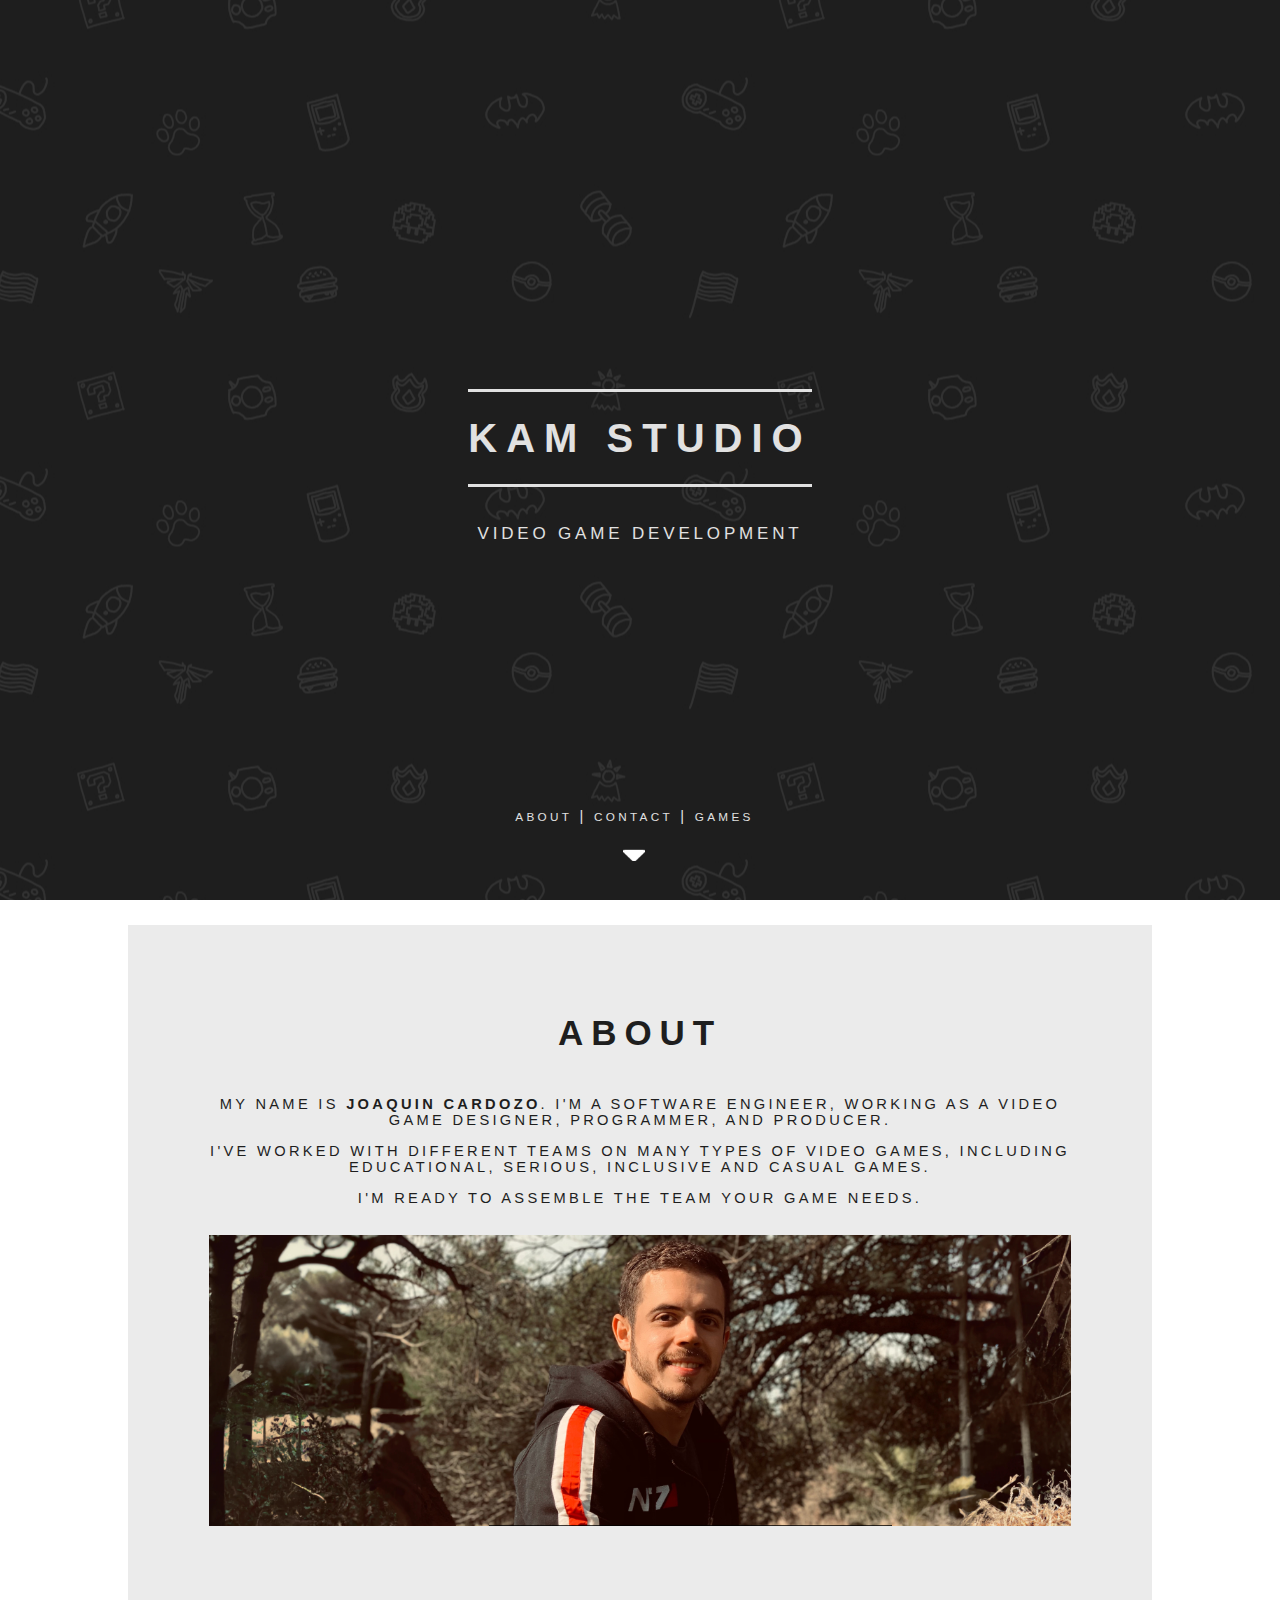
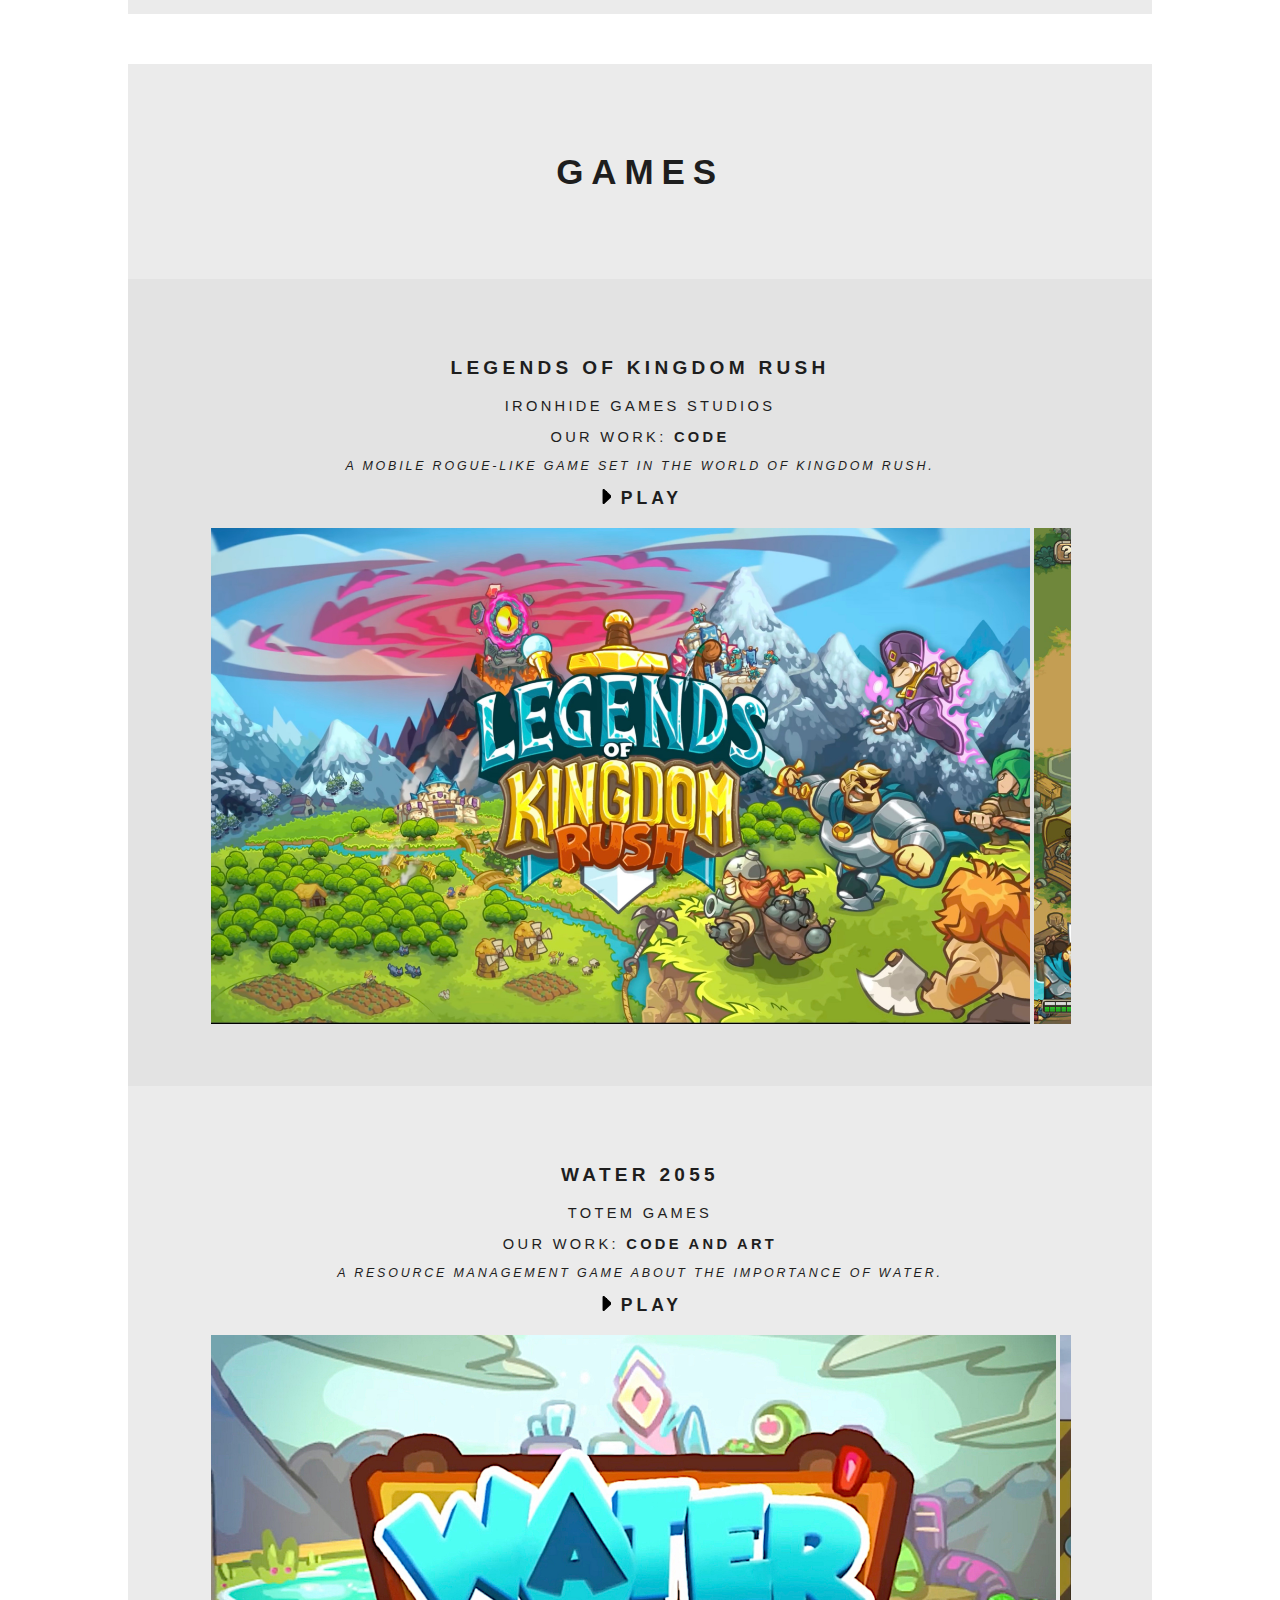
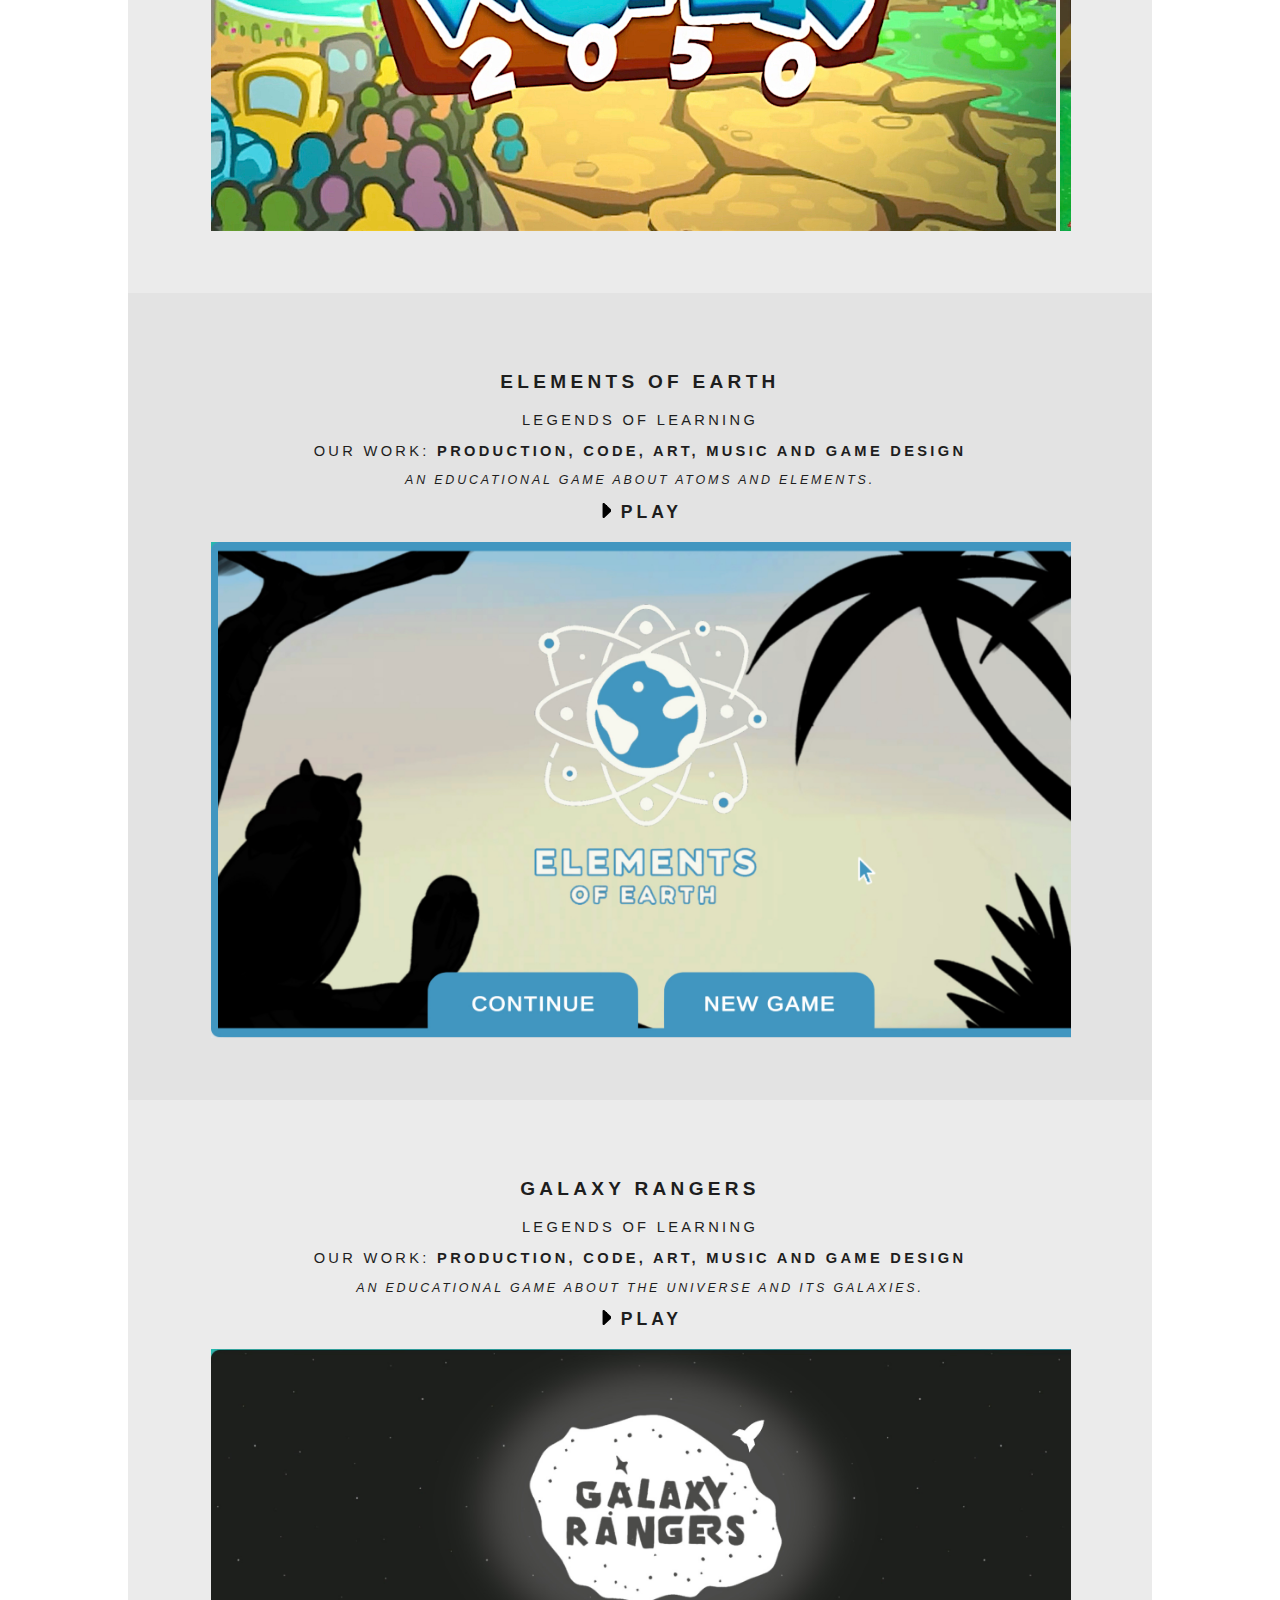
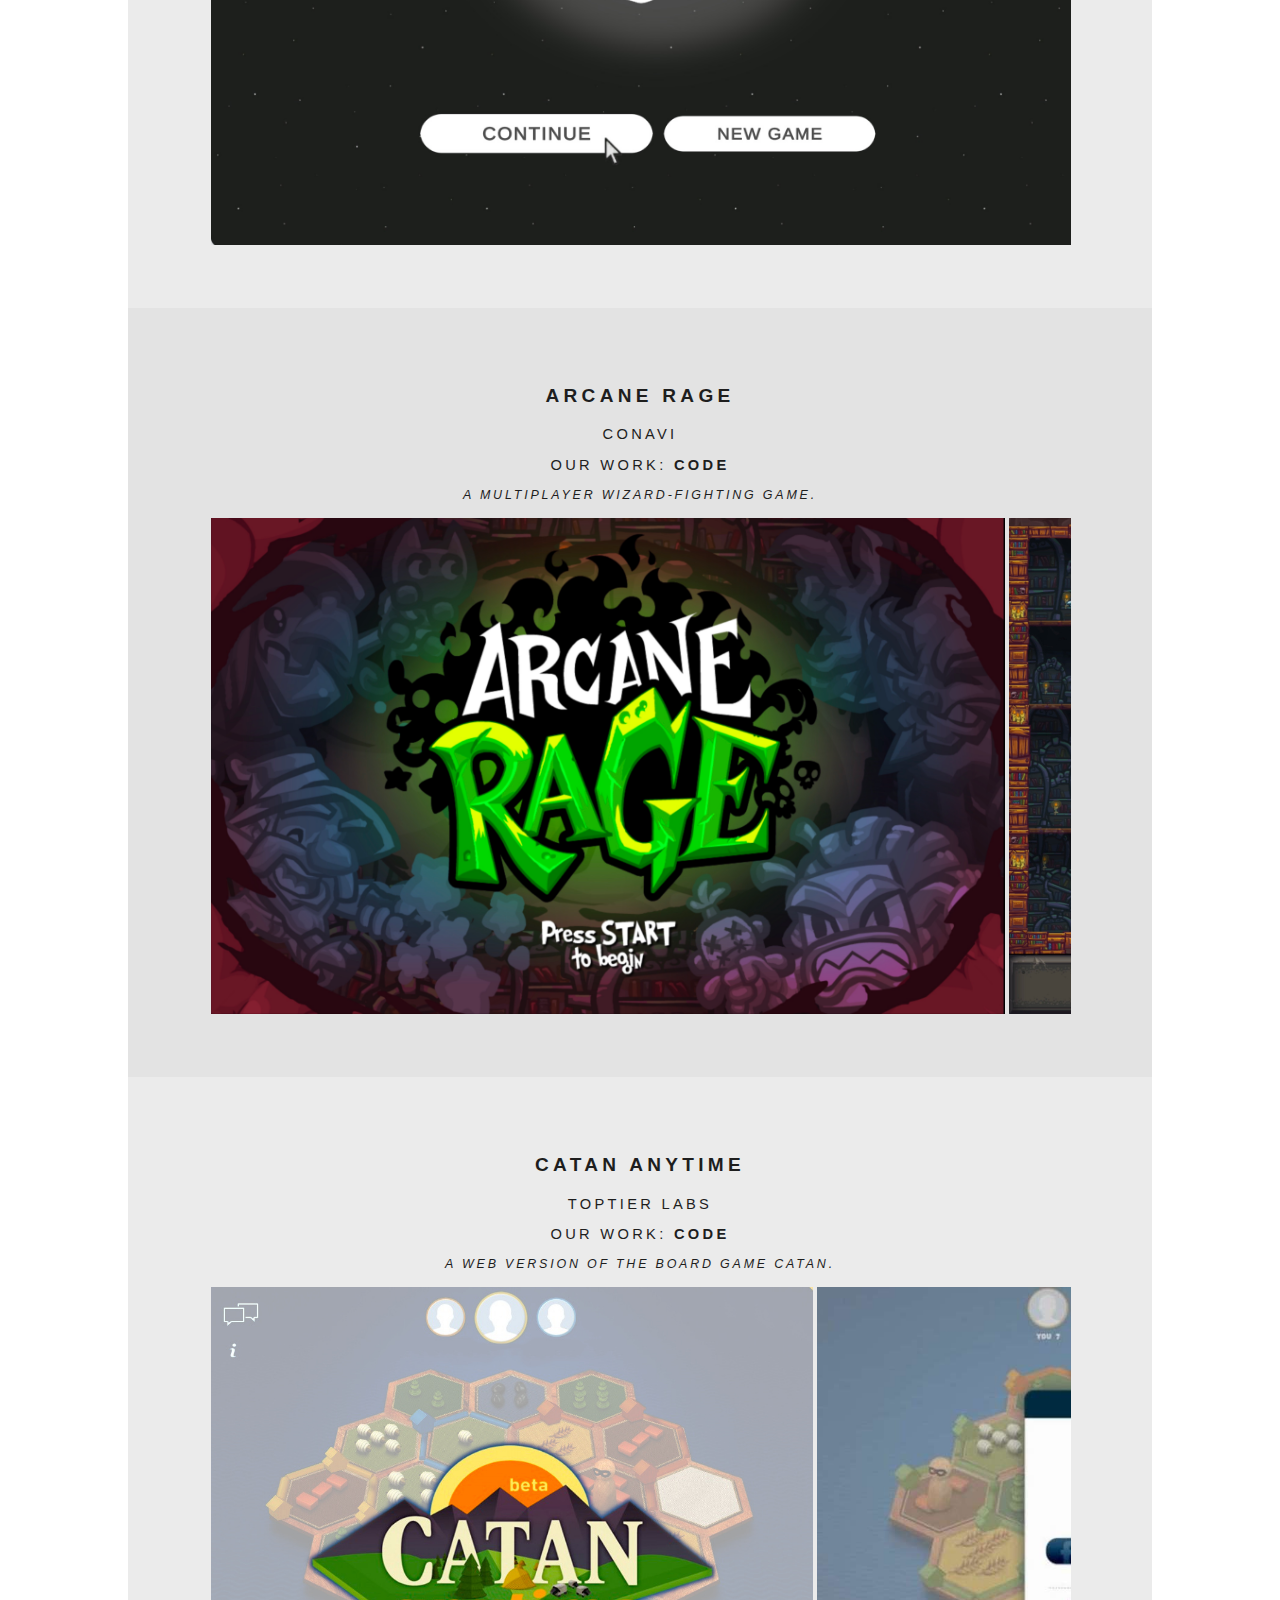
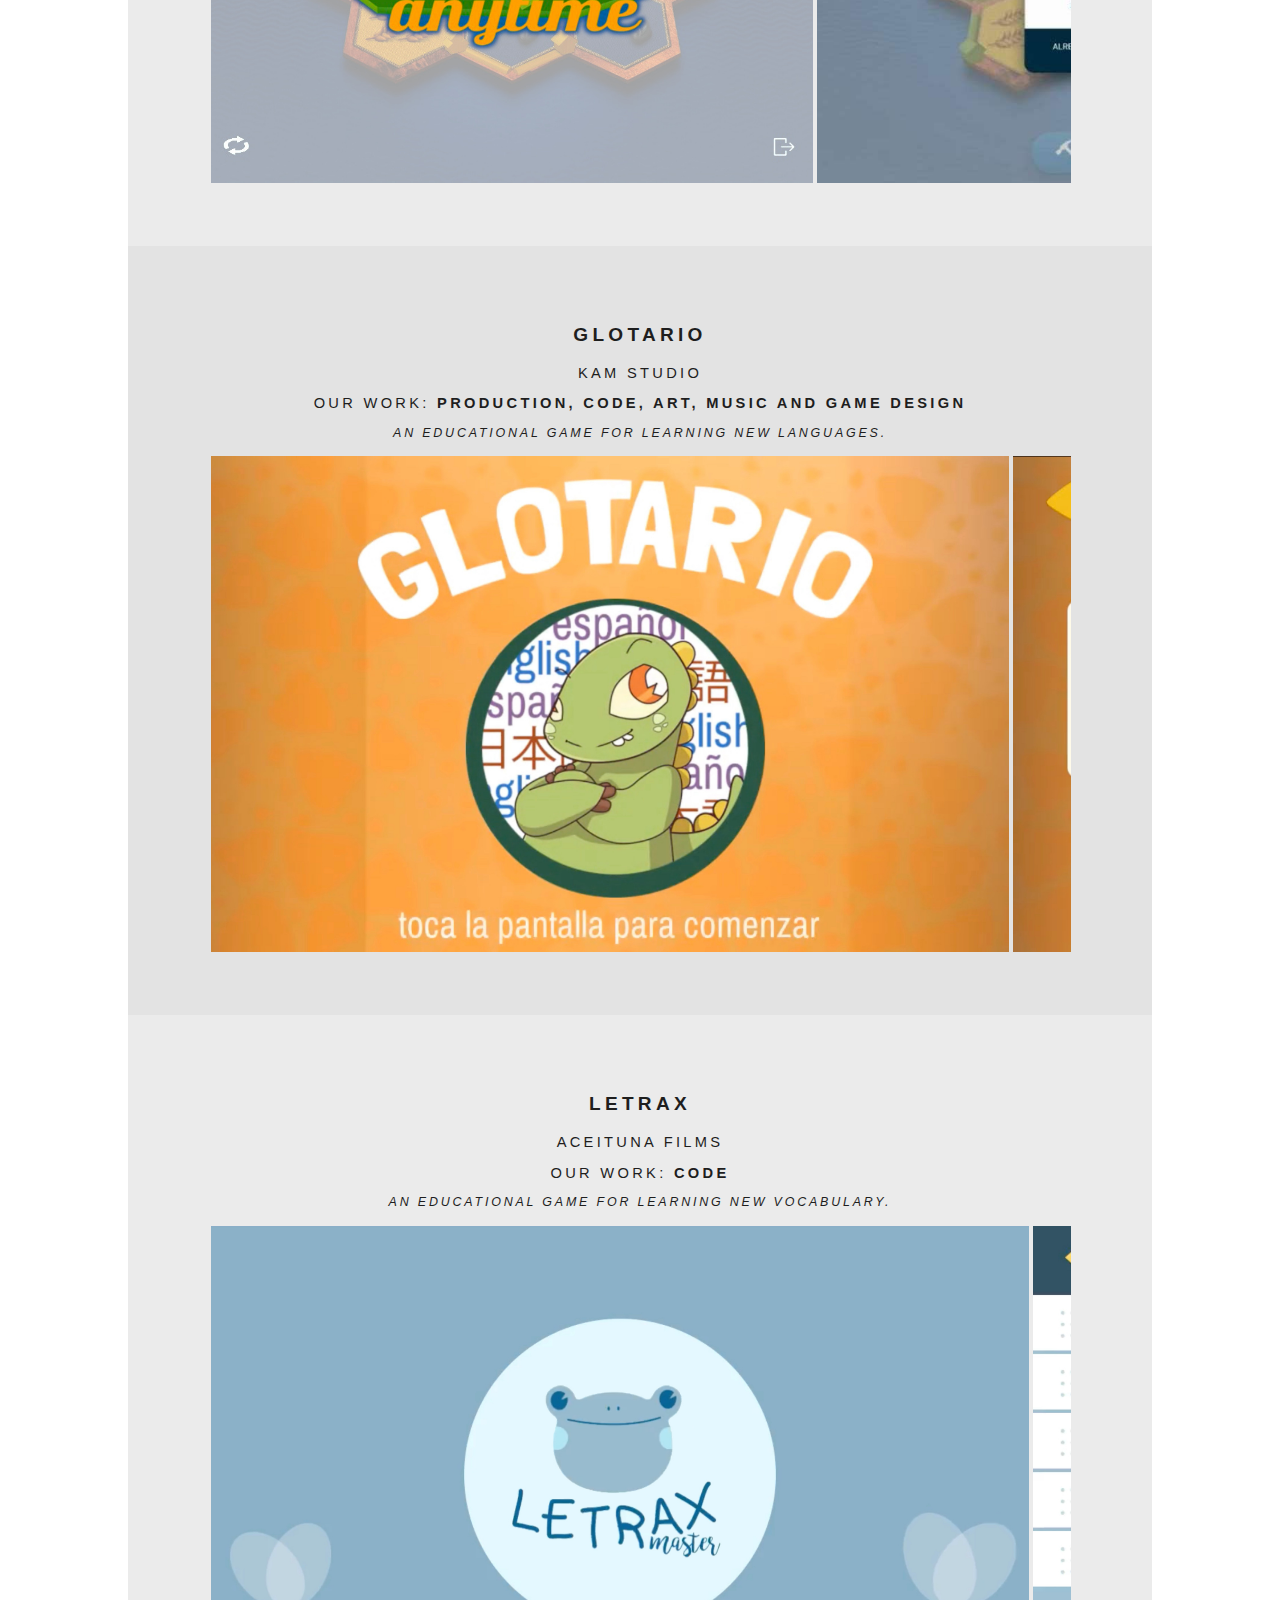
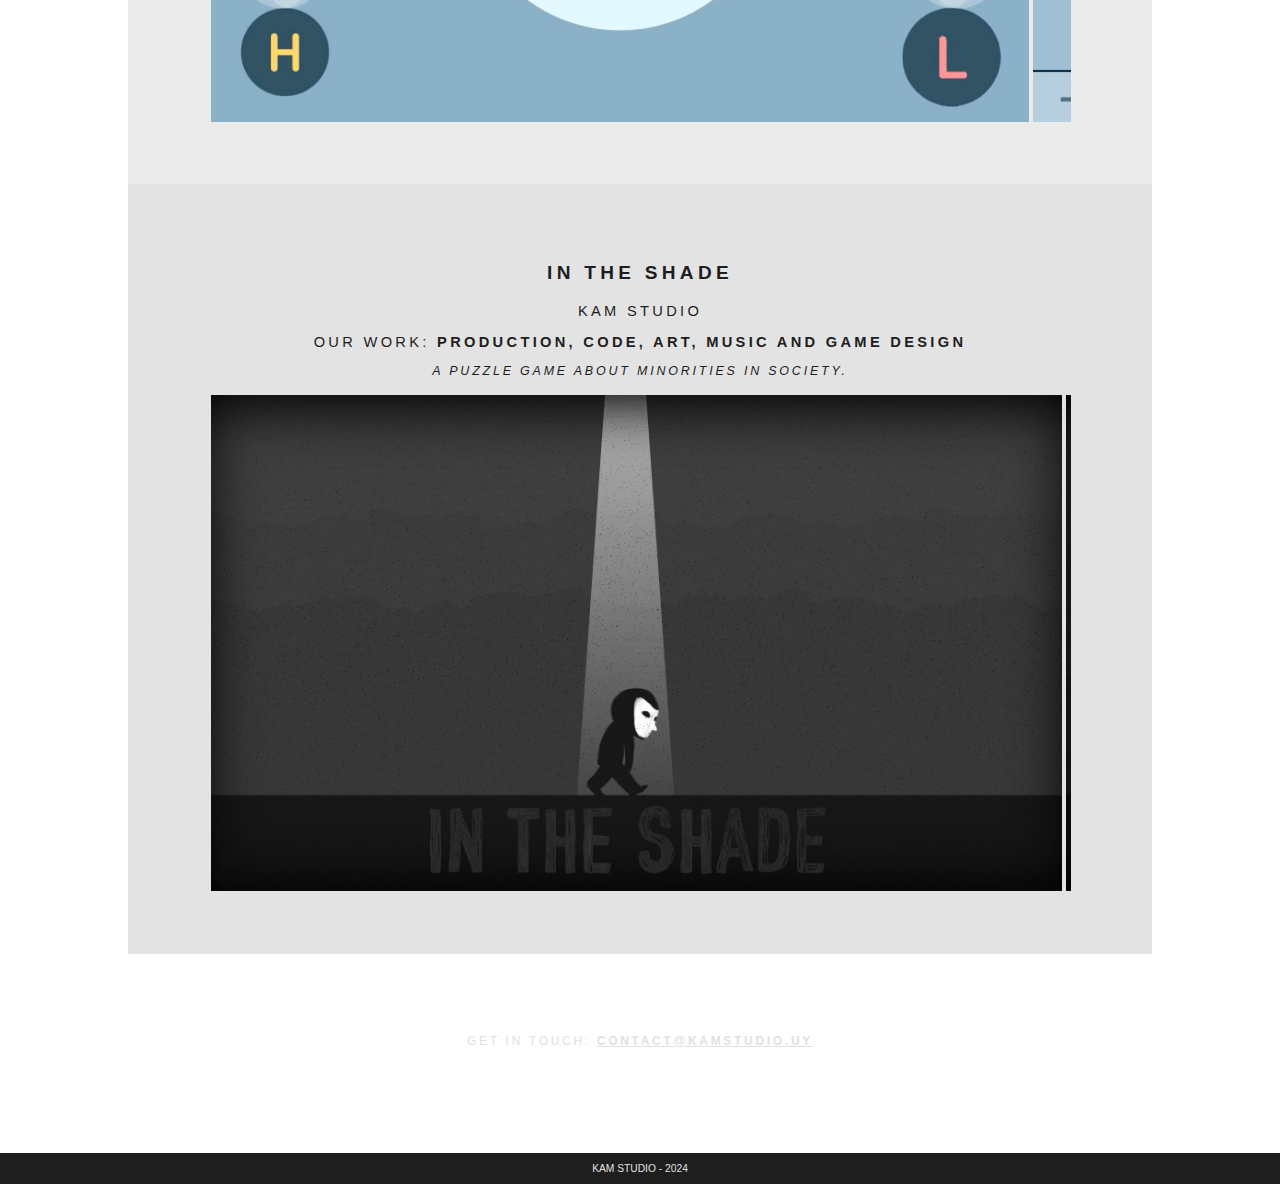
==== commit ace612ac: "New description" ====
--- a/index.html
+++ b/index.html
@@ -23,7 +23,7 @@
         <div class="full-size">
           <h2>About</h2>
 
-          <p>My name is <b>Joaquin Cardozo</b>, I'm a video game designer, programmer and producer.</p>
+          <p>My name is <b>Joaquin Cardozo</b>. I'm a software engineer, working as a video game designer, programmer, and producer.</p>
           <p>I've worked with different teams on many types of video games, including educational, serious, inclusive and casual games.</p>
           <p>I'm ready to assemble the team your game needs.</p>
 
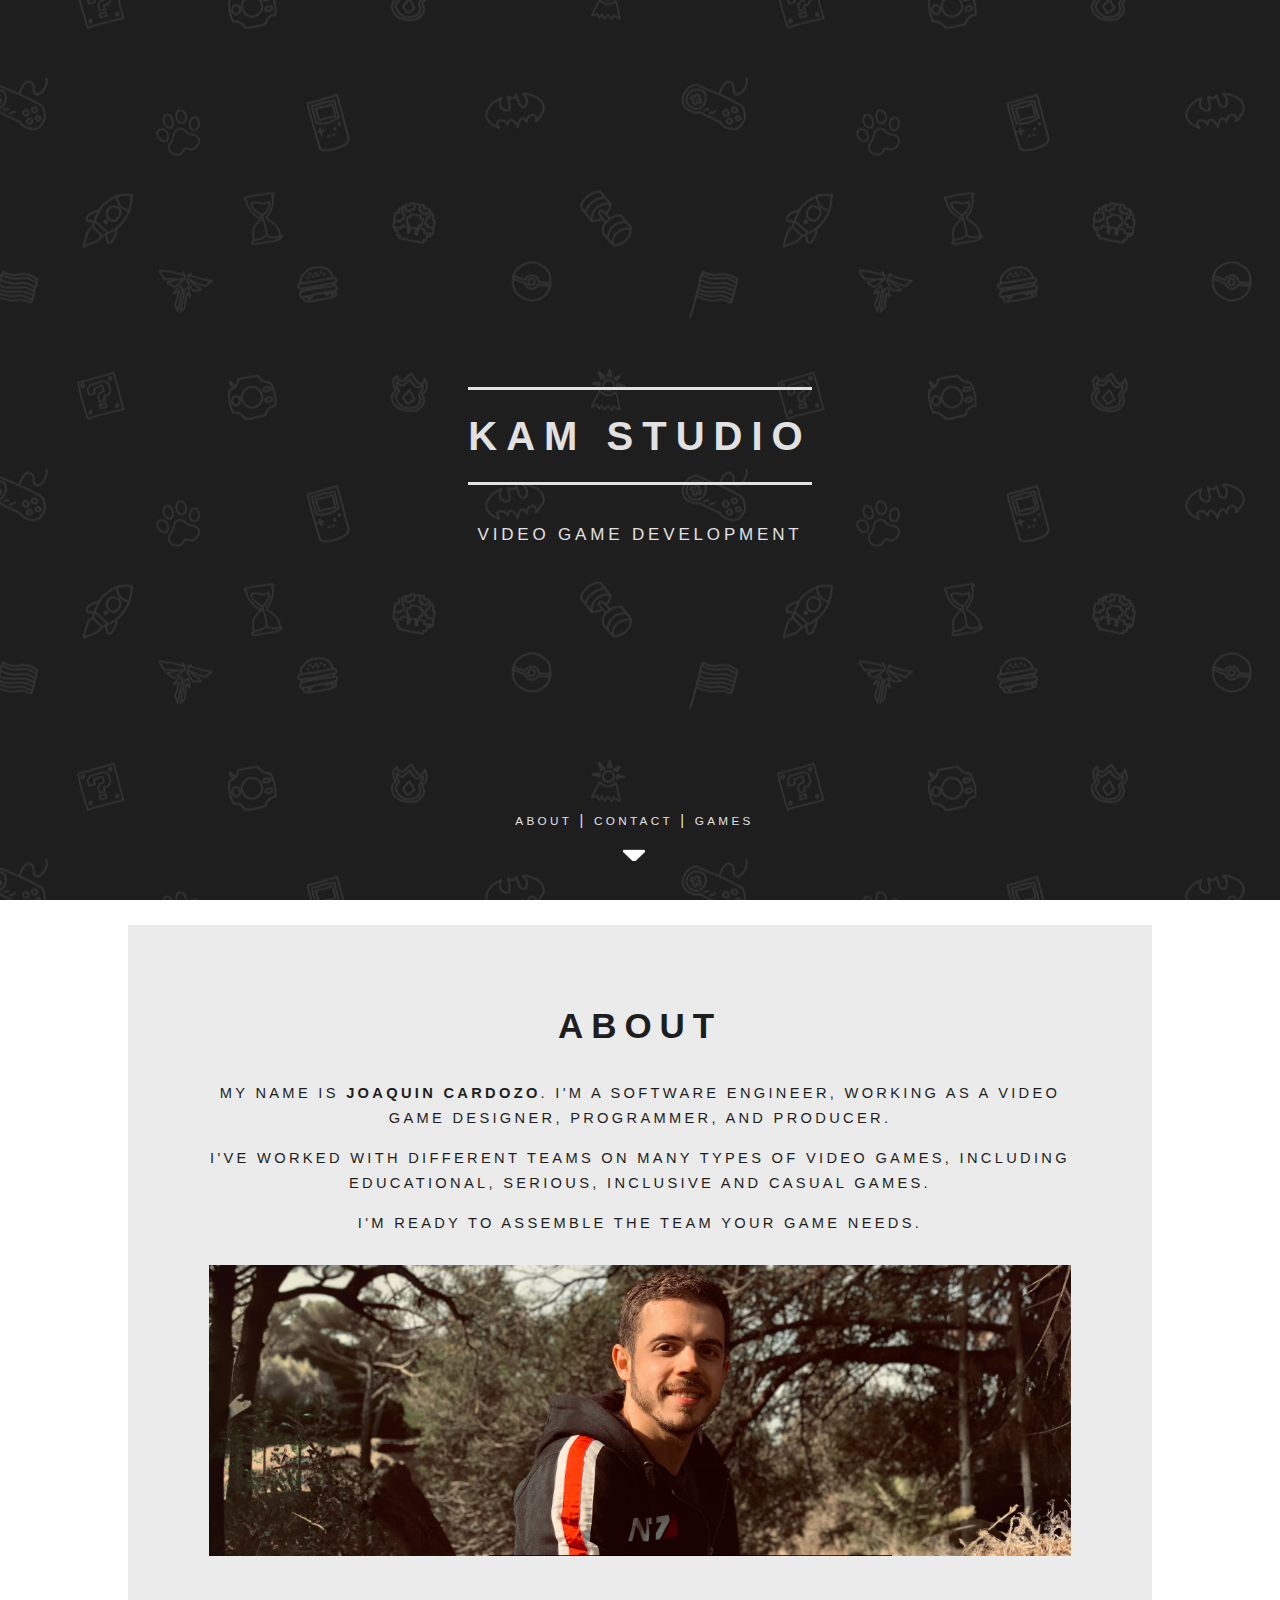
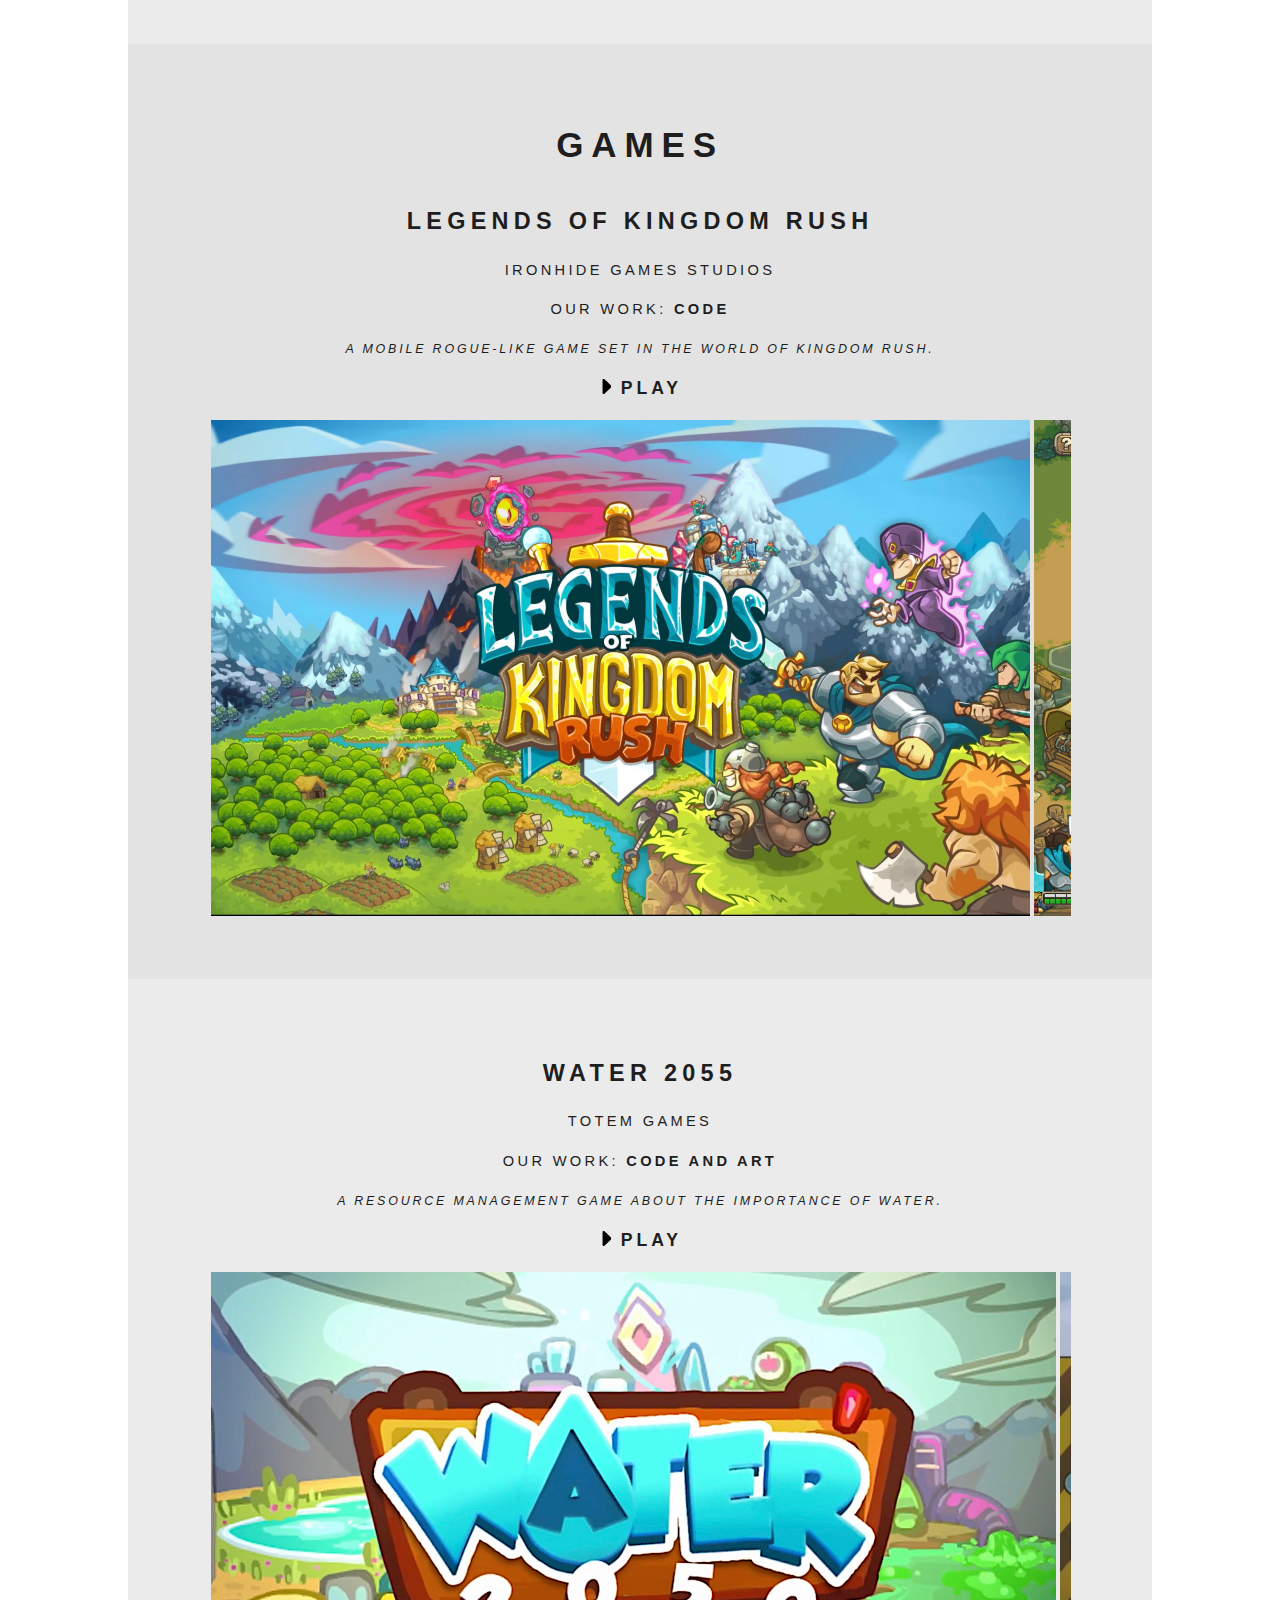
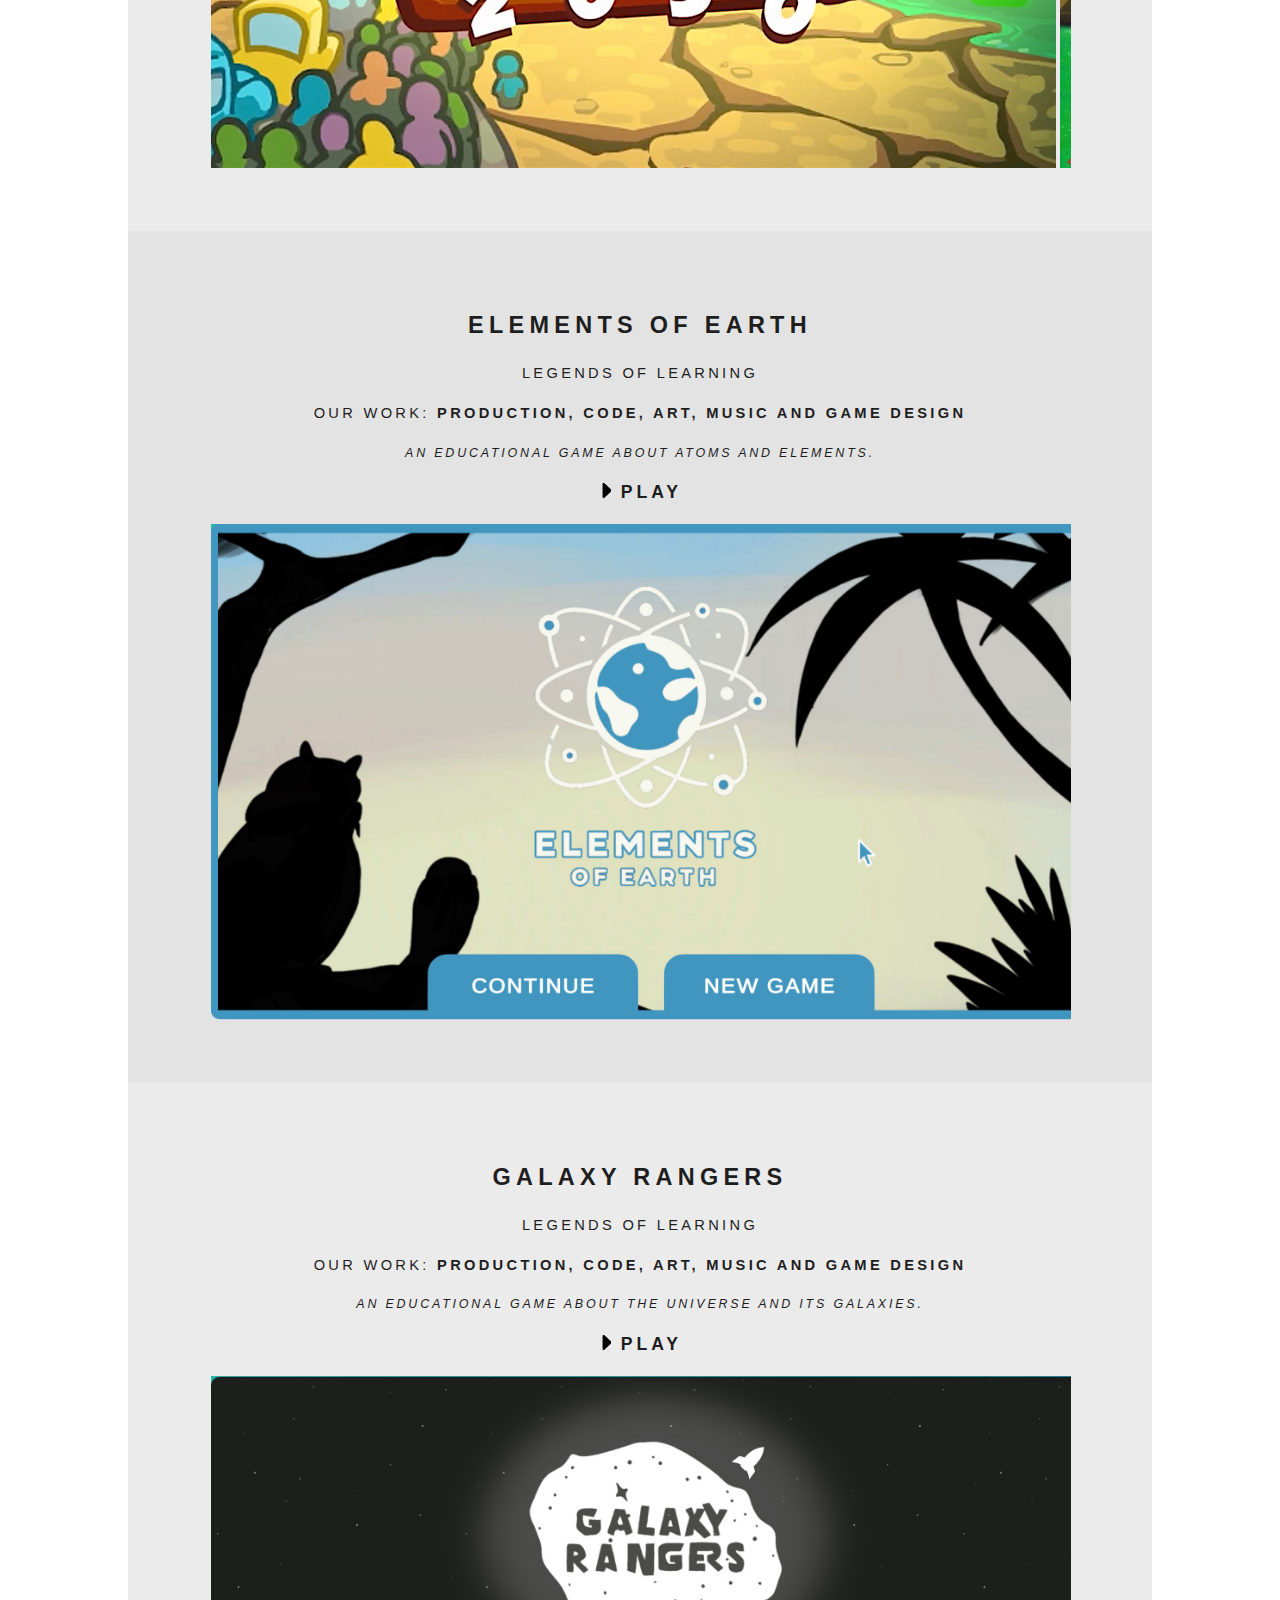
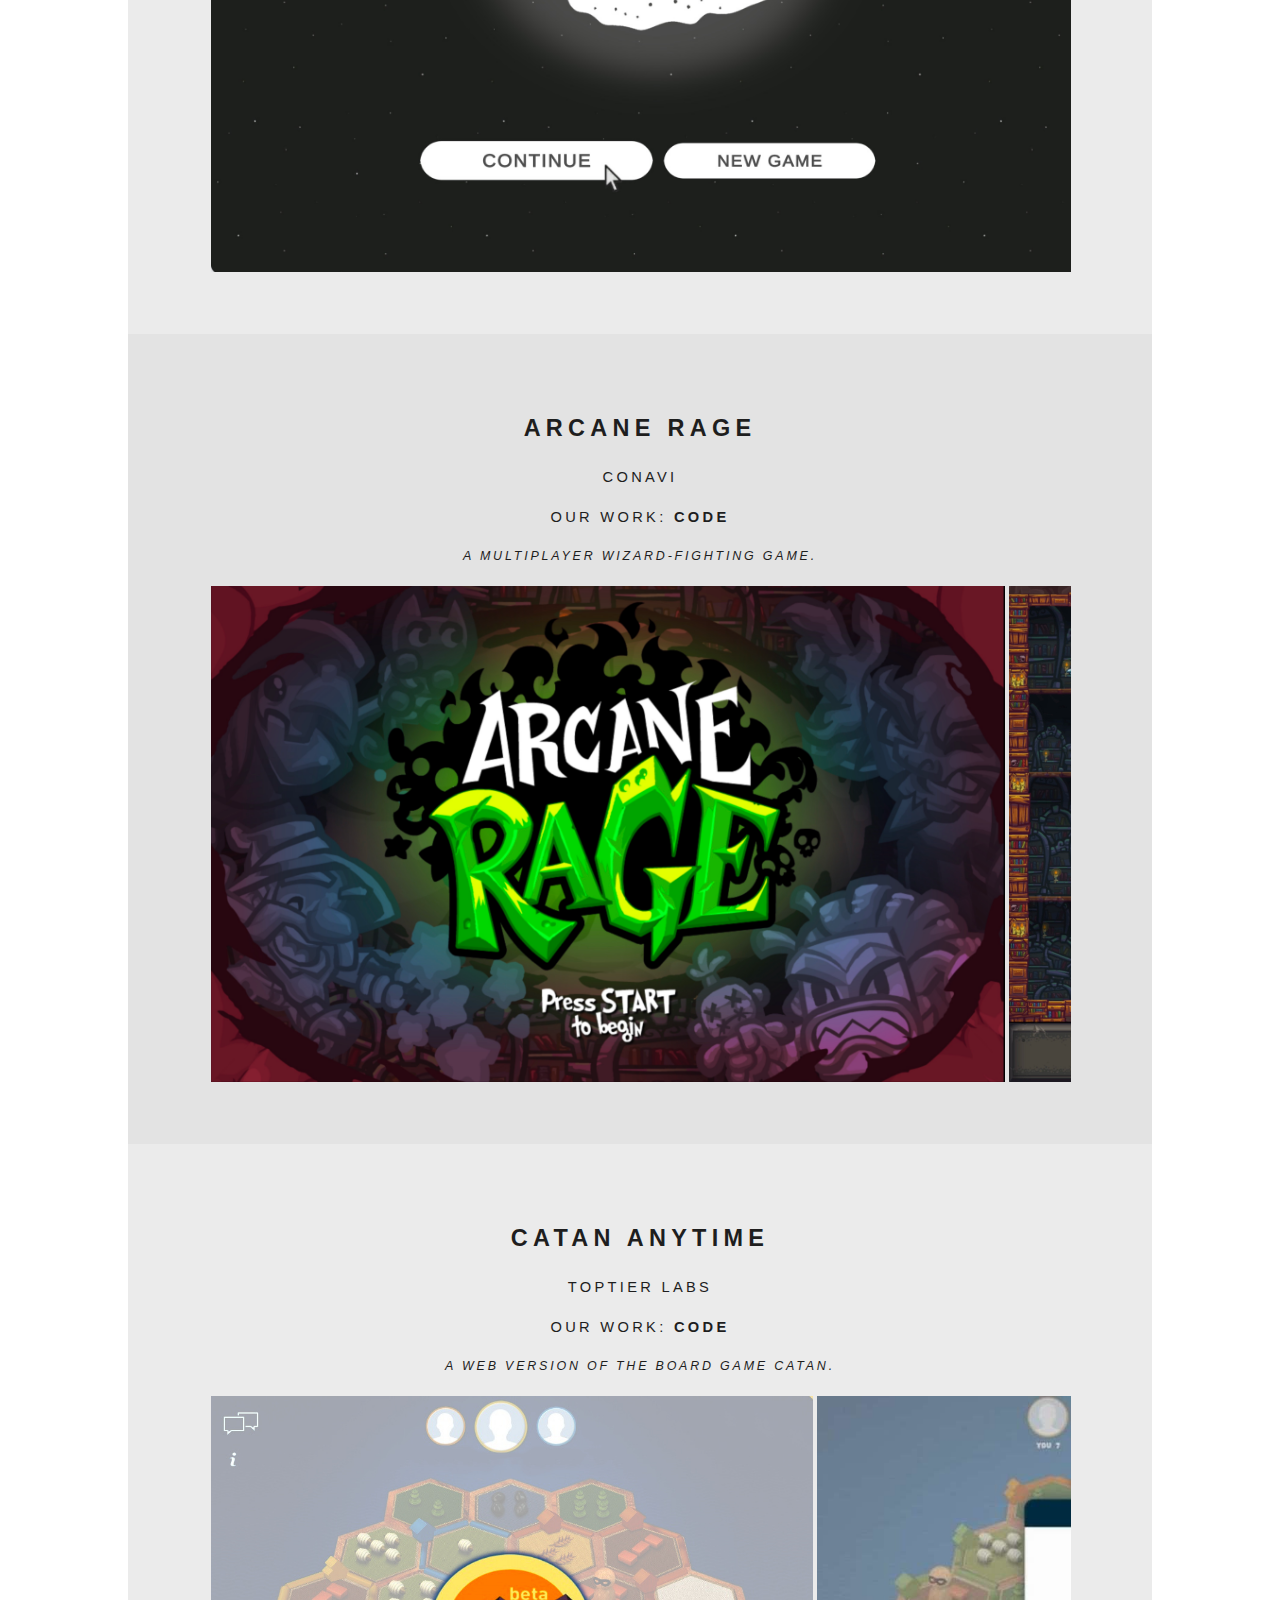
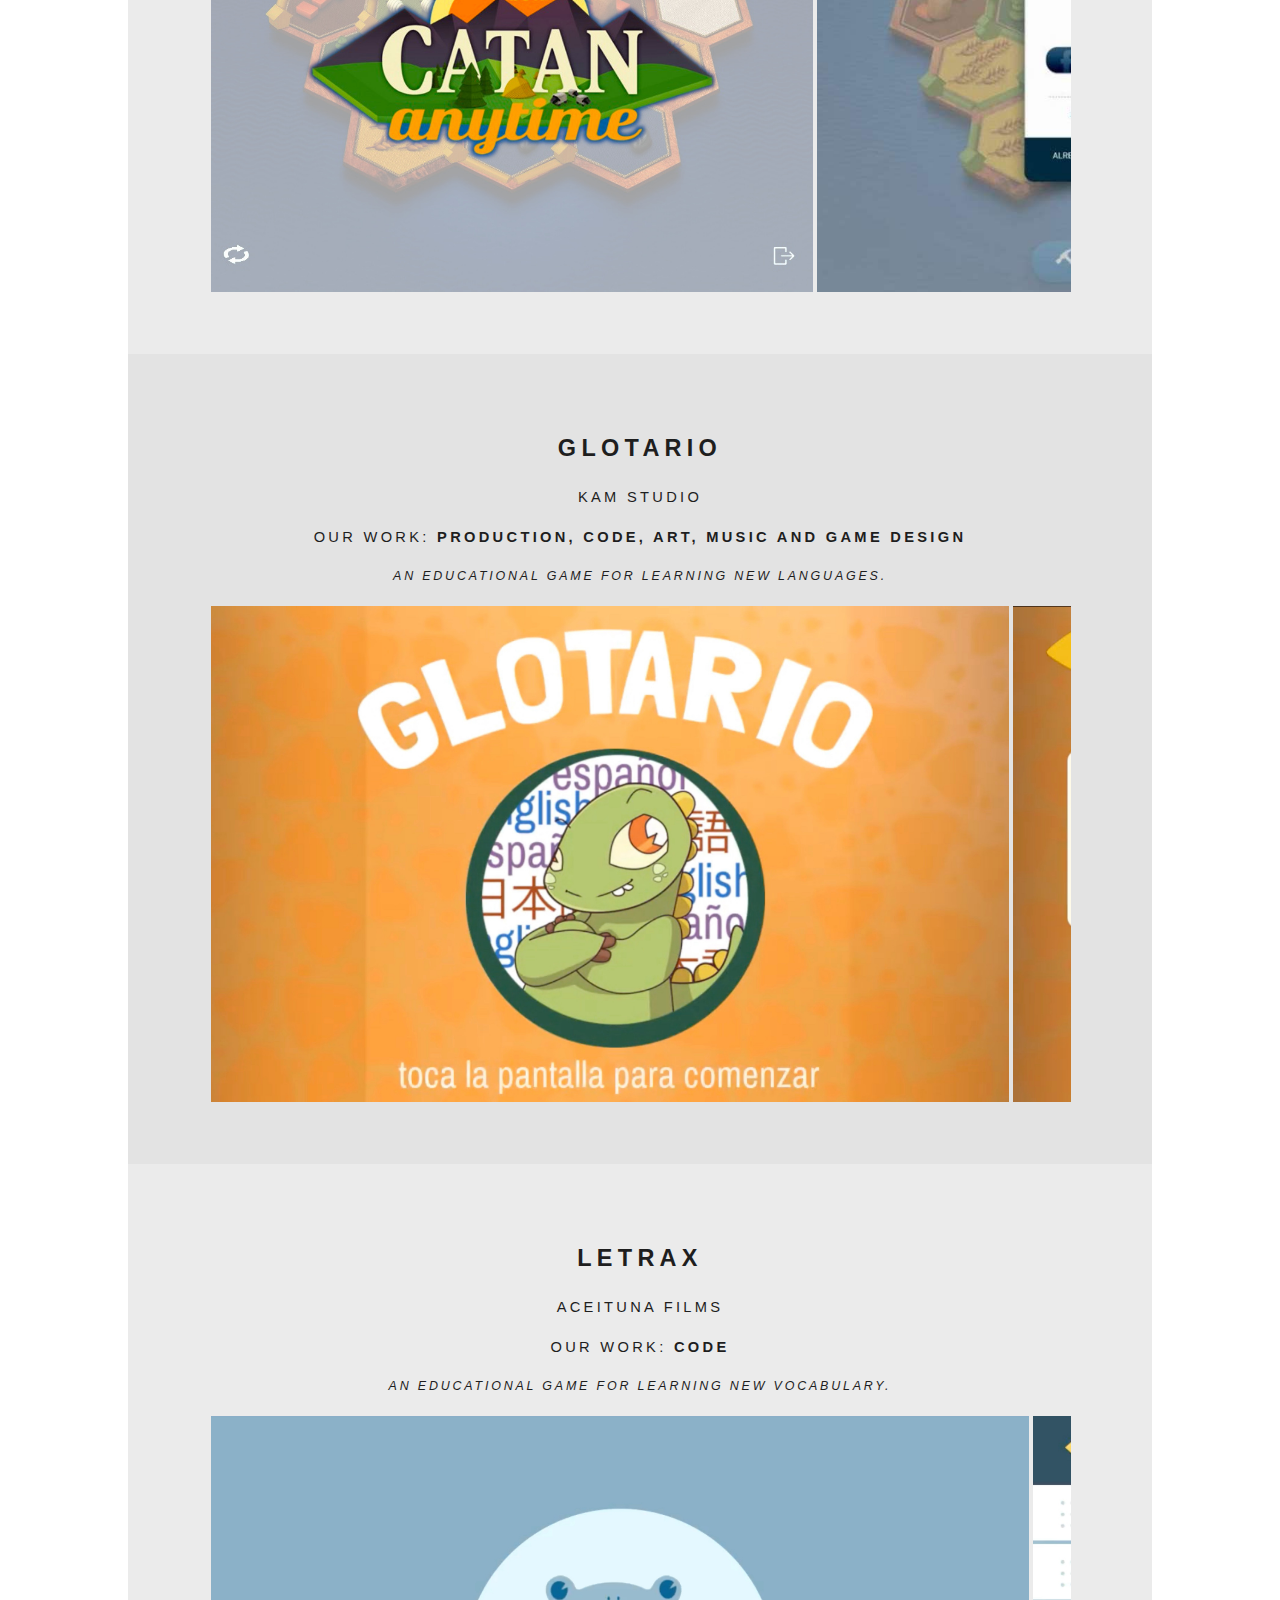
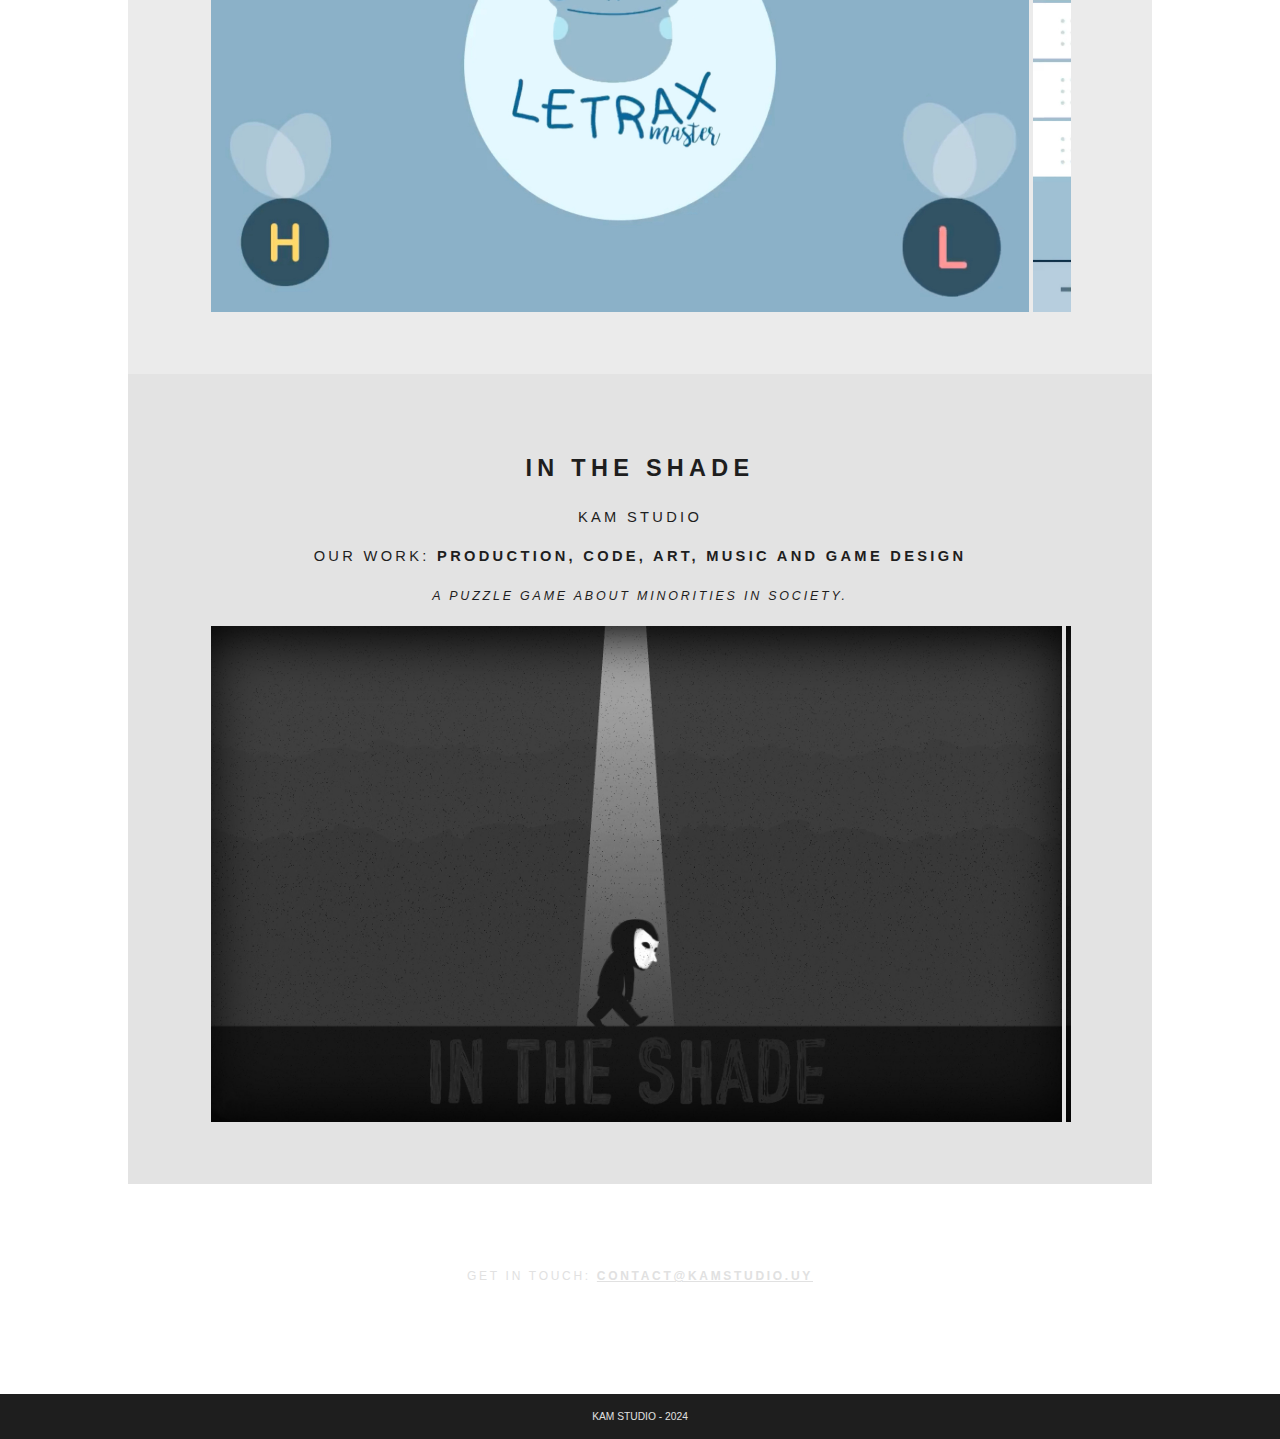
==== commit 2328a544: "Resume added" ====
--- a/index.html
+++ b/index.html
@@ -6,7 +6,6 @@
   </head>
   <body>
     <div class="parallax-background">
-
       <section id="intro">
         <div class="inner">
           <h2>KAM STUDIO</h2>
@@ -35,11 +34,9 @@
       </section>
 
       <section  id="games">
-        <div class="full-size">
+        <div class="full-size-2">
           <h2>Games</h2>
-        </div>
-
-        <div class="full-size-2">
+
           <h3>Legends of Kingdom Rush</h3>
           <p>Ironhide Games Studios</p>
           <p>Our work: <b>code</b></p>
@@ -272,6 +269,6 @@
     </div>
     <footer>
       KAM Studio - 2024
-  </footer>
+    </footer>
   </body>
 </html>
--- a/index.css
+++ b/index.css
@@ -5,6 +5,7 @@
 body {
 	font-family: Raleway, Helvetica, sans-serif;
     font-size: 11pt;
+    line-height: 25px;
 	color: #e1e1e1;
 	margin: 0px;
 }
@@ -170,7 +171,6 @@
 #about, #games {
     width: 80%;
     margin: auto;
-    margin-bottom: 50px;
 }
 
 #games p.game-description {
@@ -244,7 +244,7 @@
     margin-right: 0.3em;
 }
 
-.full-size h2 {
+.full-size h2, .full-size-2 h2 {
     display: inline-block;
     font-size: 35px;
     opacity: 1;
@@ -256,7 +256,7 @@
 }
 
 .full-size h3, .full-size-2 h3 {
-    font-size: 1.3em;
+    font-size: 1.6em;
     letter-spacing: 0.225em;
     text-transform: uppercase;
 }
